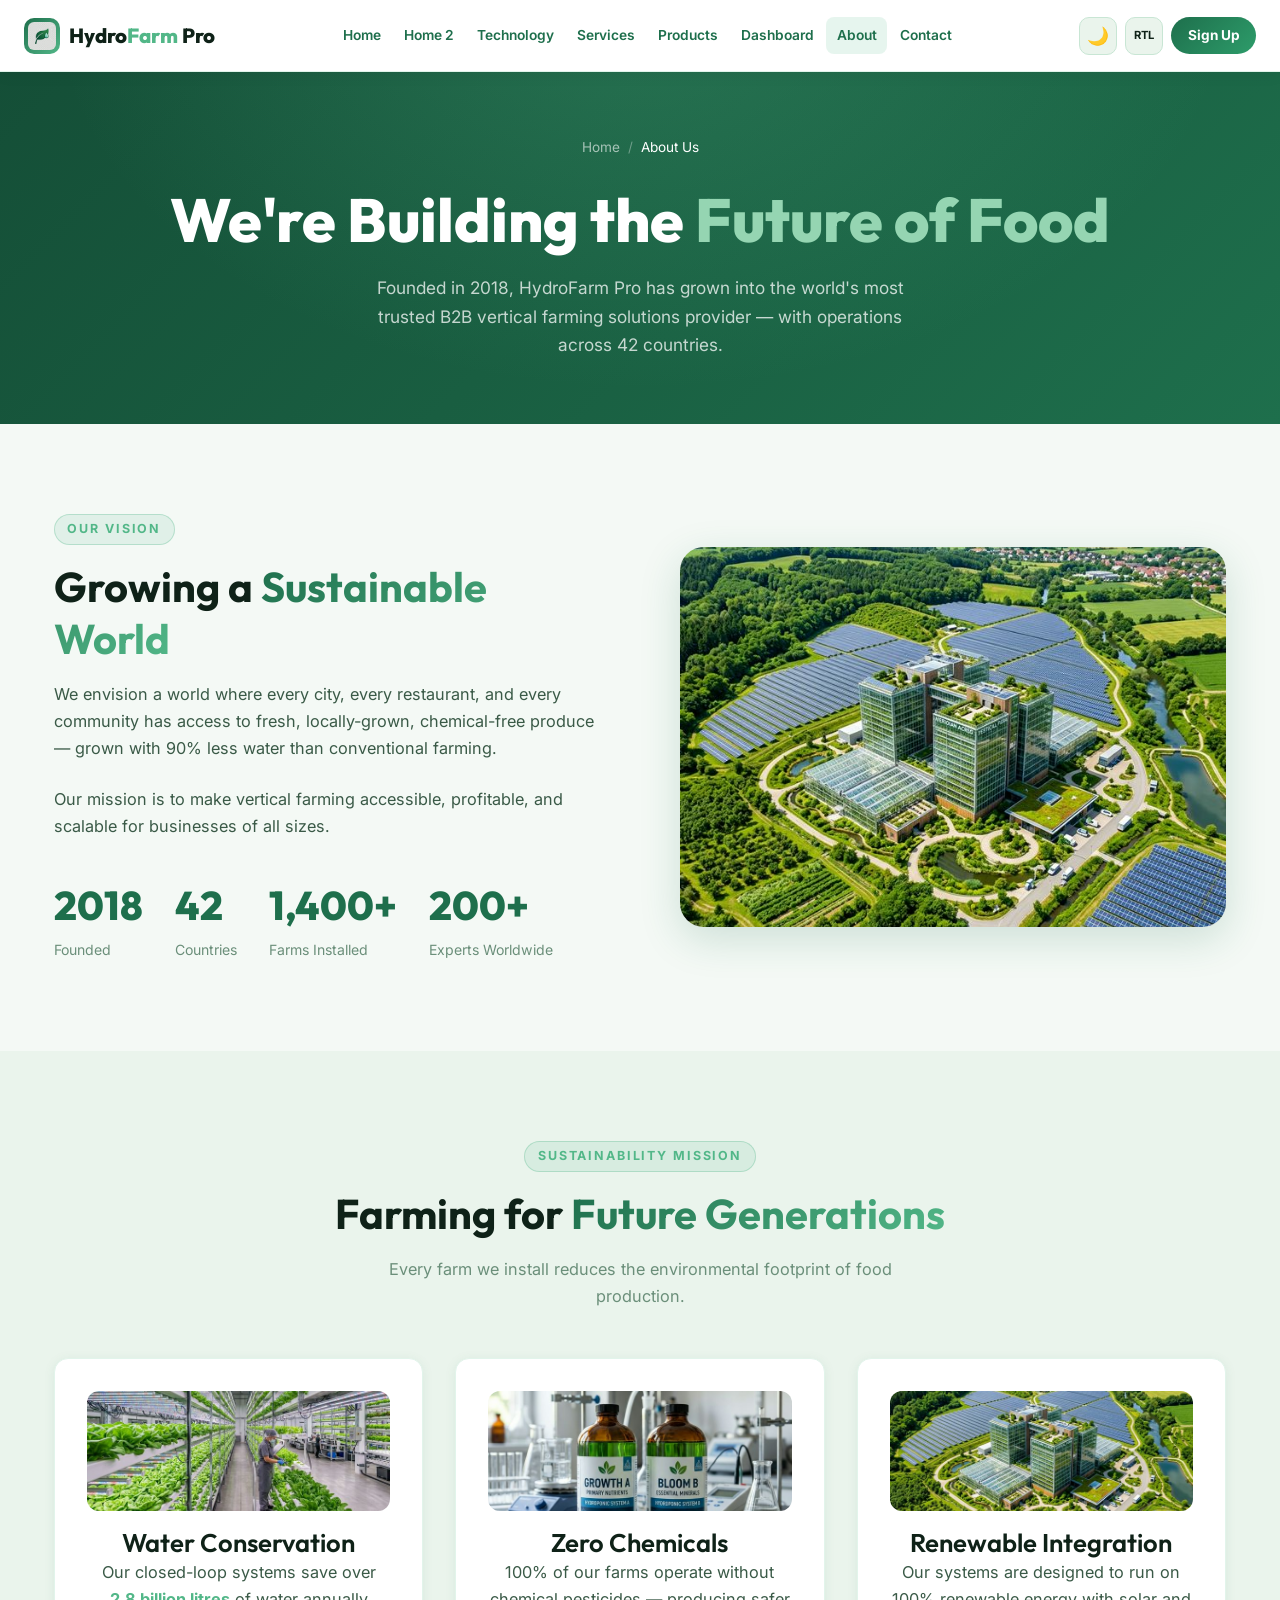
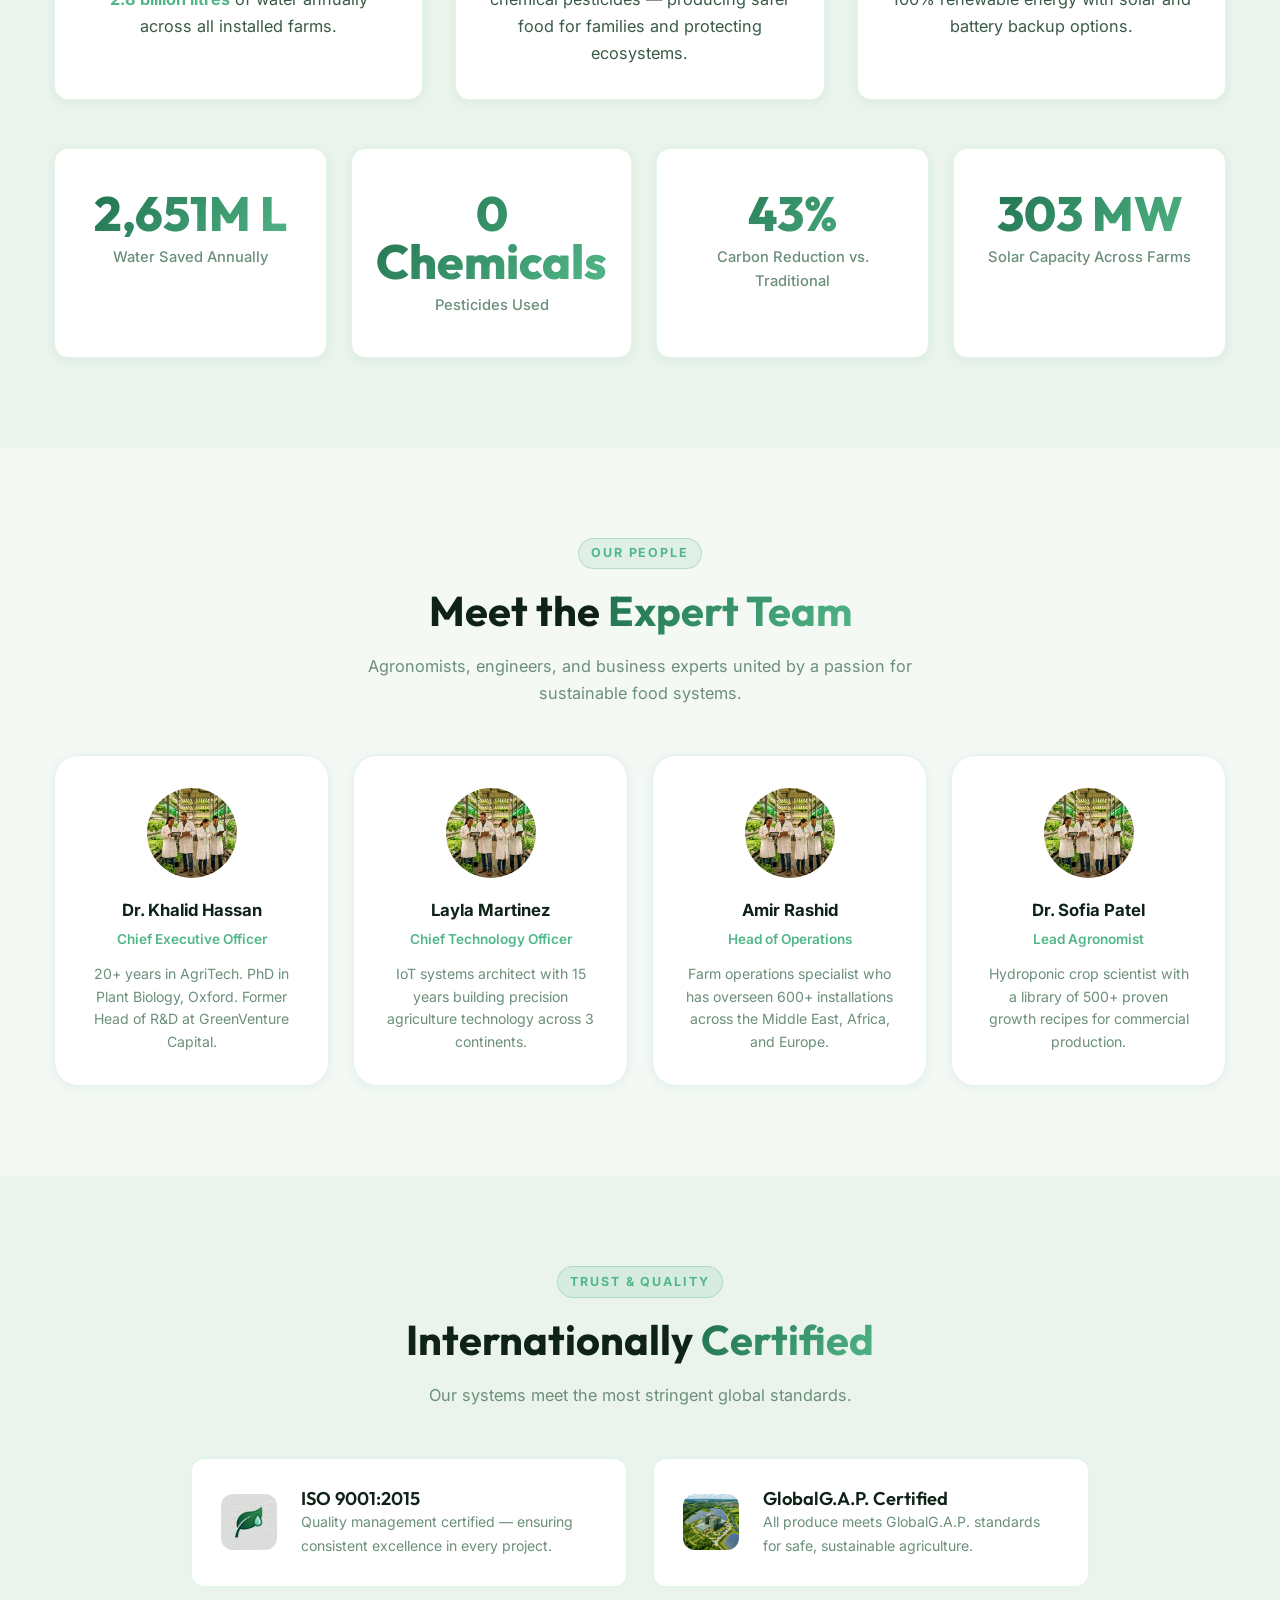
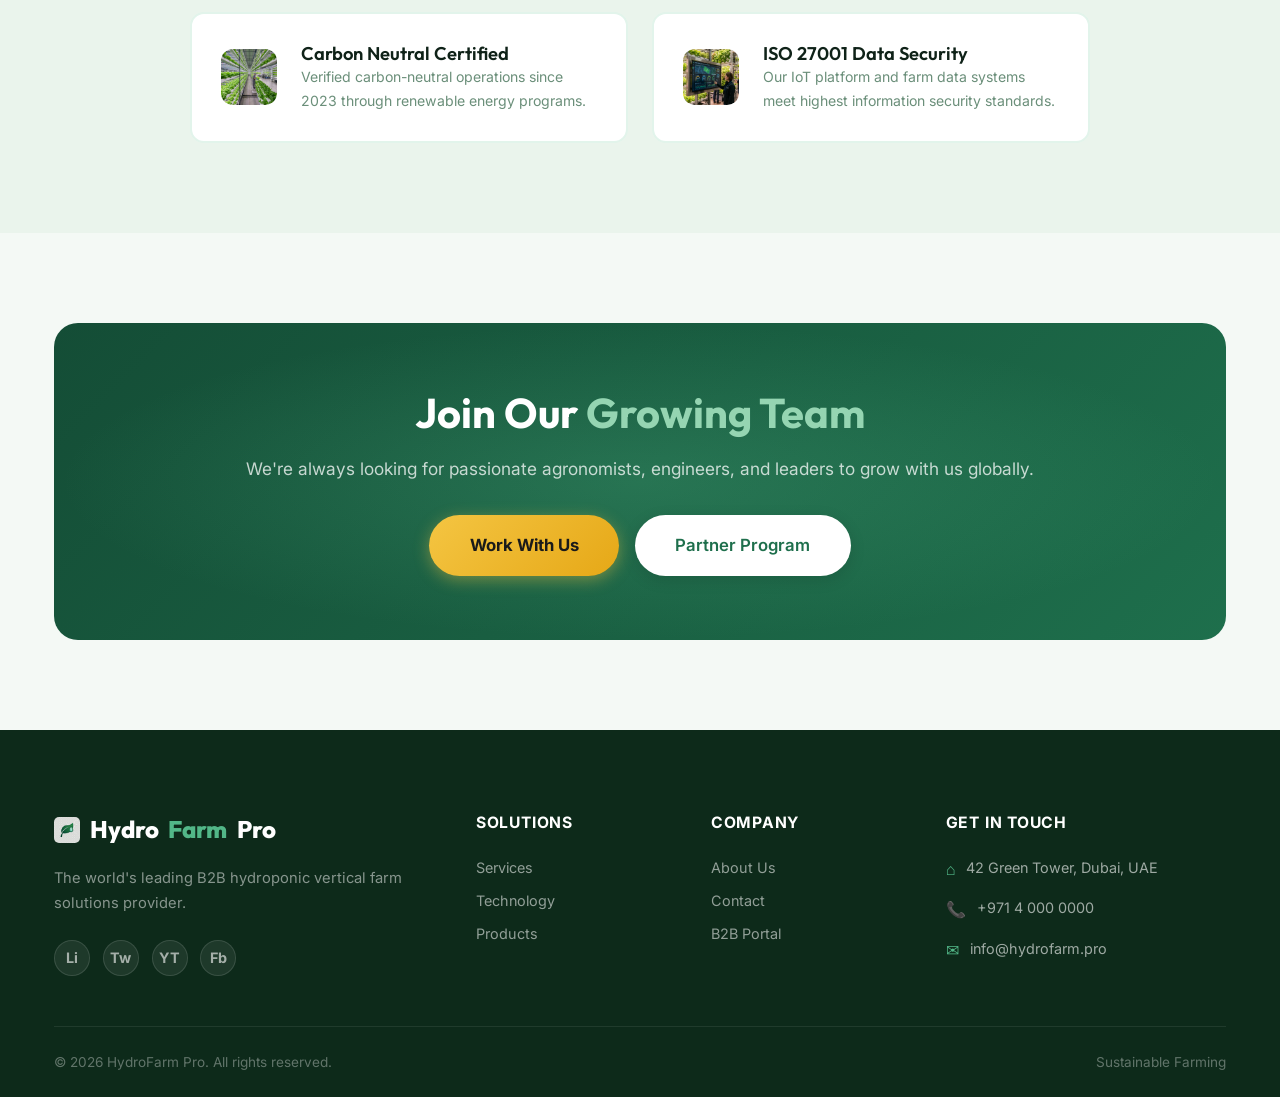
==== about.html @ 18cc5d69 "first commit" ====
<!DOCTYPE html>
<html lang="en" data-theme="light">
<head>
  <meta charset="UTF-8"/>
  <meta name="viewport" content="width=device-width, initial-scale=1.0"/>
  <title>HydroFarm Pro — About Us</title>
  <meta name="description" content="About HydroFarm Pro — mission, team, sustainability commitment, and certifications."/>
  <link rel="stylesheet" href="css/style.css"/>
  <link rel="stylesheet" href="css/nav.css"/>
  <style>
    .team-card { background:var(--bg-card); border-radius:var(--radius-lg); padding:2rem; text-align:center; border:1px solid var(--border-light); box-shadow:var(--shadow-card); transition:transform 0.3s,box-shadow 0.3s; }
    .team-card:hover { transform:translateY(-6px); box-shadow:var(--shadow-lg); }
    .team-avatar { width:90px; height:90px; border-radius:50%; object-fit:cover; margin:0 auto 1.2rem; display:block; }
    .team-name { font-weight:700; font-size:1.05rem; margin-bottom:0.2rem; }
    .team-role { font-size:0.85rem; color:var(--accent); font-weight:600; margin-bottom:0.8rem; }
    .team-bio { font-size:0.88rem; color:var(--text-muted); line-height:1.6; }
    .cert-card { background:var(--bg-card); border-radius:var(--radius); padding:1.8rem; border:2px solid var(--border-light); display:flex; align-items:center; gap:1.5rem; transition:border-color 0.3s,transform 0.3s; }
    .cert-card:hover { border-color:var(--accent); transform:translateX(4px); }
    .cert-icon { width:56px; height:56px; border-radius:12px; object-fit:cover; flex-shrink:0; }
  </style>
</head>
<body>
<!-- NAV -->
<nav class="site-nav" id="site-nav">
  <div class="nav-inner">
    <a href="index.html" class="nav-logo"><div class="logo-icon"><img src="images/logo_leaf.png" alt="" style="width:28px;height:28px;object-fit:cover;border-radius:6px;"/></div><span class="logo-text">Hydro<span>Farm</span> Pro</span></a>
    <div class="nav-links"><a href="index.html" class="nav-link">Home</a><a href="home2.html" class="nav-link">Home 2</a><a href="technology.html" class="nav-link">Technology</a><a href="services.html" class="nav-link">Services</a><a href="products.html" class="nav-link">Products</a><a href="dashboard.html" class="nav-link">Dashboard</a><a href="about.html" class="nav-link">About</a><a href="contact.html" class="nav-link">Contact</a></div>
    <div class="nav-actions"><button class="icon-btn" data-theme-toggle>&#9681;</button><button class="icon-btn" data-rtl-toggle id="rtl-label">RTL</button><a href="signup.html" class="nav-link nav-signup-btn">Sign Up</a><button class="hamburger" id="hamburger"><span class="hamburger-line"></span><span class="hamburger-line"></span><span class="hamburger-line"></span></button></div>
  </div>
</nav>
<div class="nav-overlay" id="nav-overlay"></div>
<div class="mobile-menu" id="mobile-menu">
  <div class="mobile-menu-header"><a href="index.html" class="nav-logo"><div class="logo-icon"><img src="images/logo_leaf.png" alt="" style="width:24px;height:24px;object-fit:cover;border-radius:5px;"/></div><span class="logo-text">Hydro<span>Farm</span> Pro</span></a><button class="mobile-close" id="mobile-close">&#10005;</button></div>
  <nav class="mobile-nav-links"><a href="index.html">Home</a><a href="home2.html">Home 2</a><a href="technology.html">Technology</a><a href="services.html">Services</a><a href="products.html">Products</a><a href="dashboard.html">Dashboard</a><a href="about.html">About</a><a href="contact.html">Contact</a></nav>
  <div class="mobile-toggles"><button class="icon-btn" data-theme-toggle>&#9681;</button><button class="icon-btn" data-rtl-toggle>RTL</button></div>
  <div class="mobile-actions"><a href="signup.html" class="btn btn-primary">Sign Up Free</a><a href="contact.html" class="btn btn-outline">Get a Quote</a></div>
</div>

<!-- PAGE HERO -->
<section class="page-hero">
  <div class="container">
    <nav class="breadcrumb"><a href="index.html">Home</a><span>/</span><span style="color:#fff;">About Us</span></nav>
    <h1>We're Building the <span style="color:var(--accent2)">Future of Food</span></h1>
    <p>Founded in 2018, HydroFarm Pro has grown into the world's most trusted B2B vertical farming solutions provider — with operations across 42 countries.</p>
  </div>
</section>

<!-- COMPANY VISION -->
<section class="section">
  <div class="container">
    <div style="display:grid;grid-template-columns:1fr 1fr;gap:5rem;align-items:center;">
      <div class="reveal">
        <div class="section-label">Our Vision</div>
        <h2 class="section-title">Growing a <span class="text-gradient">Sustainable World</span></h2>
        <p style="margin-bottom:1.5rem;">We envision a world where every city, every restaurant, and every community has access to fresh, locally-grown, chemical-free produce — grown with 90% less water than conventional farming.</p>
        <p style="margin-bottom:2rem;">Our mission is to make vertical farming accessible, profitable, and scalable for businesses of all sizes.</p>
        <div style="display:flex;gap:2rem;flex-wrap:wrap;">
          <div><div style="font-family:'Outfit',sans-serif;font-size:2.5rem;font-weight:800;color:var(--primary);">2018</div><div style="font-size:0.88rem;color:var(--text-muted);">Founded</div></div>
          <div><div style="font-family:'Outfit',sans-serif;font-size:2.5rem;font-weight:800;color:var(--primary);">42</div><div style="font-size:0.88rem;color:var(--text-muted);">Countries</div></div>
          <div><div style="font-family:'Outfit',sans-serif;font-size:2.5rem;font-weight:800;color:var(--primary);">1,400+</div><div style="font-size:0.88rem;color:var(--text-muted);">Farms Installed</div></div>
          <div><div style="font-family:'Outfit',sans-serif;font-size:2.5rem;font-weight:800;color:var(--primary);">200+</div><div style="font-size:0.88rem;color:var(--text-muted);">Experts Worldwide</div></div>
        </div>
      </div>
      <div class="reveal reveal-delay-2">
        <img src="images/about_sustainability.png" alt="Aerial view of sustainable hydroponic farm campus" style="width:100%;height:380px;object-fit:cover;border-radius:24px;box-shadow:var(--shadow-lg);"/>
      </div>
    </div>
  </div>
</section>

<!-- SUSTAINABILITY -->
<section class="section section-alt">
  <div class="container">
    <div class="text-center reveal">
      <div class="section-label">Sustainability Mission</div>
      <h2 class="section-title">Farming for <span class="text-gradient">Future Generations</span></h2>
      <p class="section-sub">Every farm we install reduces the environmental footprint of food production.</p>
    </div>
    <div style="display:grid;grid-template-columns:repeat(3,1fr);gap:2rem;margin-top:3rem;">
      <div class="card reveal reveal-delay-1" style="text-align:center;">
        <img src="images/hero_farm_overview.png" alt="Water conservation" style="width:100%;height:120px;object-fit:cover;border-radius:12px;margin-bottom:1rem;"/>
        <h3>Water Conservation</h3>
        <p>Our closed-loop systems save over <strong style="color:var(--accent)">2.8 billion litres</strong> of water annually across all installed farms.</p>
      </div>
      <div class="card reveal reveal-delay-2" style="text-align:center;">
        <img src="images/product_nutrients.png" alt="Zero chemicals farming" style="width:100%;height:120px;object-fit:cover;border-radius:12px;margin-bottom:1rem;"/>
        <h3>Zero Chemicals</h3>
        <p>100% of our farms operate without chemical pesticides — producing safer food for families and protecting ecosystems.</p>
      </div>
      <div class="card reveal reveal-delay-3" style="text-align:center;">
        <img src="images/about_sustainability.png" alt="Renewable energy integration" style="width:100%;height:120px;object-fit:cover;border-radius:12px;margin-bottom:1rem;"/>
        <h3>Renewable Integration</h3>
        <p>Our systems are designed to run on 100% renewable energy with solar and battery backup options.</p>
      </div>
    </div>
    <div class="grid-4" style="margin-top:3rem;">
      <div class="stat-card reveal reveal-delay-1"><div class="stat-number" data-counter="2800" data-suffix="M L">0</div><div class="stat-label">Water Saved Annually</div></div>
      <div class="stat-card reveal reveal-delay-2"><div class="stat-number" data-counter="0" data-suffix=" Chemicals">0</div><div class="stat-label">Pesticides Used</div></div>
      <div class="stat-card reveal reveal-delay-3"><div class="stat-number" data-counter="45" data-suffix="%">0%</div><div class="stat-label">Carbon Reduction vs. Traditional</div></div>
      <div class="stat-card reveal reveal-delay-4"><div class="stat-number" data-counter="320" data-suffix=" MW">0</div><div class="stat-label">Solar Capacity Across Farms</div></div>
    </div>
  </div>
</section>

<!-- TEAM -->
<section class="section">
  <div class="container">
    <div class="text-center reveal">
      <div class="section-label">Our People</div>
      <h2 class="section-title">Meet the <span class="text-gradient">Expert Team</span></h2>
      <p class="section-sub">Agronomists, engineers, and business experts united by a passion for sustainable food systems.</p>
    </div>
    <div class="grid-4" style="margin-top:3rem;">
      <div class="team-card reveal reveal-delay-1">
        <img src="images/about_team.png" alt="Dr. Khalid Hassan" class="team-avatar"/>
        <div class="team-name">Dr. Khalid Hassan</div>
        <div class="team-role">Chief Executive Officer</div>
        <div class="team-bio">20+ years in AgriTech. PhD in Plant Biology, Oxford. Former Head of R&D at GreenVenture Capital.</div>
      </div>
      <div class="team-card reveal reveal-delay-2">
        <img src="images/about_team.png" alt="Layla Martinez" class="team-avatar" style="object-position:30% center;"/>
        <div class="team-name">Layla Martinez</div>
        <div class="team-role">Chief Technology Officer</div>
        <div class="team-bio">IoT systems architect with 15 years building precision agriculture technology across 3 continents.</div>
      </div>
      <div class="team-card reveal reveal-delay-3">
        <img src="images/about_team.png" alt="Amir Rashid" class="team-avatar" style="object-position:60% center;"/>
        <div class="team-name">Amir Rashid</div>
        <div class="team-role">Head of Operations</div>
        <div class="team-bio">Farm operations specialist who has overseen 600+ installations across the Middle East, Africa, and Europe.</div>
      </div>
      <div class="team-card reveal reveal-delay-4">
        <img src="images/about_team.png" alt="Dr. Sofia Patel" class="team-avatar" style="object-position:80% center;"/>
        <div class="team-name">Dr. Sofia Patel</div>
        <div class="team-role">Lead Agronomist</div>
        <div class="team-bio">Hydroponic crop scientist with a library of 500+ proven growth recipes for commercial production.</div>
      </div>
    </div>
  </div>
</section>

<!-- CERTIFICATIONS -->
<section class="section section-alt">
  <div class="container">
    <div class="text-center reveal">
      <div class="section-label">Trust &amp; Quality</div>
      <h2 class="section-title">Internationally <span class="text-gradient">Certified</span></h2>
      <p class="section-sub">Our systems meet the most stringent global standards.</p>
    </div>
    <div class="grid-2" style="margin-top:3rem;max-width:900px;margin-left:auto;margin-right:auto;gap:1.5rem;">
      <div class="cert-card reveal reveal-delay-1">
        <img src="images/logo_leaf.png" alt="ISO 9001" class="cert-icon"/>
        <div><h4>ISO 9001:2015</h4><p style="font-size:0.88rem;color:var(--text-muted);">Quality management certified — ensuring consistent excellence in every project.</p></div>
      </div>
      <div class="cert-card reveal reveal-delay-2">
        <img src="images/about_sustainability.png" alt="GlobalGAP" class="cert-icon"/>
        <div><h4>GlobalG.A.P. Certified</h4><p style="font-size:0.88rem;color:var(--text-muted);">All produce meets GlobalG.A.P. standards for safe, sustainable agriculture.</p></div>
      </div>
      <div class="cert-card reveal reveal-delay-3">
        <img src="images/hero_farm_overview.png" alt="Carbon Neutral" class="cert-icon"/>
        <div><h4>Carbon Neutral Certified</h4><p style="font-size:0.88rem;color:var(--text-muted);">Verified carbon-neutral operations since 2023 through renewable energy programs.</p></div>
      </div>
      <div class="cert-card reveal reveal-delay-4">
        <img src="images/tech_iot.png" alt="ISO 27001" class="cert-icon"/>
        <div><h4>ISO 27001 Data Security</h4><p style="font-size:0.88rem;color:var(--text-muted);">Our IoT platform and farm data systems meet highest information security standards.</p></div>
      </div>
    </div>
  </div>
</section>

<!-- CTA -->
<section class="section">
  <div class="container">
    <div class="cta-banner reveal">
      <h2>Join Our <span style="color:var(--accent2)">Growing Team</span></h2>
      <p>We're always looking for passionate agronomists, engineers, and leaders to grow with us globally.</p>
      <div class="cta-btns">
        <a href="contact.html" class="btn btn-gold btn-lg">Work With Us</a>
        <a href="contact.html" class="btn btn-light btn-lg">Partner Program</a>
      </div>
    </div>
  </div>
</section>

<!-- FOOTER -->
<footer class="site-footer">
  <div class="container">
    <div class="footer-grid">
      <div class="footer-brand"><div class="footer-logo"><img src="images/logo_leaf.png" alt="" style="width:26px;height:26px;object-fit:cover;border-radius:5px;"/> Hydro<span>Farm</span> Pro</div><p>The world's leading B2B hydroponic vertical farm solutions provider.</p><div class="social-links" style="margin-top:1.5rem;"><a href="#" class="social-link">Li</a><a href="#" class="social-link">Tw</a><a href="#" class="social-link">YT</a><a href="#" class="social-link">Fb</a></div></div>
      <div><div class="footer-heading">Solutions</div><ul class="footer-links"><li><a href="services.html">Services</a></li><li><a href="technology.html">Technology</a></li><li><a href="products.html">Products</a></li></ul></div>
      <div><div class="footer-heading">Company</div><ul class="footer-links"><li><a href="about.html">About Us</a></li><li><a href="contact.html">Contact</a></li><li><a href="dashboard.html">B2B Portal</a></li></ul></div>
      <div><div class="footer-heading">Get In Touch</div><ul class="footer-contact"><li><span>&#8962;</span><span>42 Green Tower, Dubai, UAE</span></li><li><span>&#128222;</span><span>+971 4 000 0000</span></li><li><span>&#9993;</span><span>info@hydrofarm.pro</span></li></ul></div>
    </div>
    <div class="footer-bottom"><span>&copy; 2026 HydroFarm Pro. All rights reserved.</span><span>Sustainable Farming</span></div>
  </div>
</footer>
<a href="#" class="back-to-top" id="back-to-top">&#8679;</a>
<script src="js/main.js"></script>
</body>
</html>
---- css/style.css ----
/* ============================================================
   HYDROPONIC VERTICAL FARM — Global Stylesheet
   ============================================================ */

/* Google Fonts */
@import url('https://fonts.googleapis.com/css2?family=Inter:wght@300;400;500;600;700&family=Outfit:wght@400;600;700;800;900&display=swap');

/* ── CSS Variables (Light Theme) ── */
:root {
  --primary:       #1e6f4c;
  --primary-dark:  #144d36;
  --primary-light: #2d9c6a;
  --accent:        #52b788;
  --accent2:       #95d5b2;
  --lime:          #74c69d;
  --gold:          #f4c542;

  --bg:            #f4f9f5;
  --bg-alt:        #eaf4ec;
  --bg-card:       #ffffff;
  --bg-nav:        #ffffff;
  --bg-footer:     #0d2a1a;

  --text-primary:  #0f2218;
  --text-secondary:#3a5a47;
  --text-muted:    #6b8f7a;
  --text-invert:   #ffffff;
  --text-nav:      #1e6f4c;

  --border:        #c8e6d4;
  --border-light:  #e2f4eb;
  --shadow:        0 4px 20px rgba(30,111,76,0.10);
  --shadow-lg:     0 12px 40px rgba(30,111,76,0.18);
  --shadow-card:   0 2px 12px rgba(30,111,76,0.08);

  --radius:        14px;
  --radius-sm:     8px;
  --radius-lg:     24px;
  --transition:    0.3s ease;
  --nav-height:    72px;
}

/* ── Dark Theme ── */
[data-theme="dark"] {
  --bg:            #0d1f17;
  --bg-alt:        #0f2a1c;
  --bg-card:       #152b1e;
  --bg-nav:        #0d1f17;
  --bg-footer:     #050f0a;

  --text-primary:  #e8f5ee;
  --text-secondary:#a8d5bb;
  --text-muted:    #6b9b7e;
  --text-nav:      #74c69d;

  --border:        #1e4432;
  --border-light:  #1a3828;
  --shadow:        0 4px 20px rgba(0,0,0,0.4);
  --shadow-lg:     0 12px 40px rgba(0,0,0,0.5);
  --shadow-card:   0 2px 12px rgba(0,0,0,0.3);
}

/* ── Reset ── */
*, *::before, *::after { box-sizing: border-box; margin: 0; padding: 0; }
html { scroll-behavior: smooth; font-size: 16px; }
body {
  font-family: 'Inter', sans-serif;
  background: var(--bg);
  color: var(--text-primary);
  line-height: 1.65;
  transition: background var(--transition), color var(--transition);
  overflow-x: hidden;
}
[dir="rtl"] { direction: rtl; }
[dir="rtl"] .nav-links { flex-direction: row-reverse; }
img { max-width: 100%; display: block; }
a { text-decoration: none; color: inherit; }
ul { list-style: none; }
button { cursor: pointer; border: none; background: none; font-family: inherit; }
input, textarea, select { font-family: inherit; }

/* ── Typography ── */
h1,h2,h3,h4,h5,h6 { font-family: 'Outfit', sans-serif; line-height: 1.25; color: var(--text-primary); }
h1 { font-size: clamp(2.2rem, 5vw, 3.8rem); font-weight: 800; }
h2 { font-size: clamp(1.7rem, 3.5vw, 2.6rem); font-weight: 700; }
h3 { font-size: clamp(1.25rem, 2.5vw, 1.6rem); font-weight: 600; }
h4 { font-size: 1.15rem; font-weight: 600; }
p  { color: var(--text-secondary); font-size: 1.02rem; }

/* ── Layout Utilities ── */
.container { max-width: 1220px; margin: 0 auto; padding: 0 1.5rem; }
.section { padding: 90px 0; }
.section-alt { background: var(--bg-alt); }
.section-dark { background: var(--primary-dark); }
.text-center { text-align: center; }
.text-gradient {
  background: linear-gradient(135deg, var(--primary), var(--accent));
  -webkit-background-clip: text; -webkit-text-fill-color: transparent; background-clip: text;
}
.flex { display: flex; }
.flex-center { display: flex; align-items: center; justify-content: center; }
.grid-2 { display: grid; grid-template-columns: repeat(2,1fr); gap: 2rem; }
.grid-3 { display: grid; grid-template-columns: repeat(3,1fr); gap: 2rem; }
.grid-4 { display: grid; grid-template-columns: repeat(4,1fr); gap: 1.5rem; }
@media (max-width: 900px) {
  .grid-4 { grid-template-columns: repeat(2,1fr); }
  .grid-3 { grid-template-columns: repeat(2,1fr); }
}
@media (max-width: 600px) {
  .grid-4, .grid-3, .grid-2 { grid-template-columns: 1fr; }
  .section { padding: 60px 0; }
}

/* ── Section Labels ── */
.section-label {
  display: inline-block;
  font-size: 0.78rem;
  font-weight: 700;
  letter-spacing: 0.15em;
  text-transform: uppercase;
  color: var(--accent);
  background: rgba(82,183,136,0.12);
  border: 1px solid rgba(82,183,136,0.3);
  padding: 0.35em 1em;
  border-radius: 50px;
  margin-bottom: 1rem;
}
.section-title { margin-bottom: 1rem; }
.section-sub { color: var(--text-muted); max-width: 580px; margin: 0 auto 2.5rem; }

/* ── Buttons ── */
.btn {
  display: inline-flex; align-items: center; gap: 0.5rem;
  padding: 0.78em 1.8em;
  border-radius: 50px;
  font-weight: 600; font-size: 0.97rem;
  transition: all var(--transition);
  white-space: nowrap;
}
.btn-primary {
  background: linear-gradient(135deg, var(--primary), var(--primary-light));
  color: #fff;
  box-shadow: 0 4px 16px rgba(30,111,76,0.35);
}
.btn-primary:hover { transform: translateY(-2px); box-shadow: 0 8px 24px rgba(30,111,76,0.45); }
.btn-outline {
  border: 2px solid var(--accent);
  color: var(--accent);
  background: transparent;
}
.btn-outline:hover { background: var(--accent); color: #fff; transform: translateY(-2px); }
.btn-light {
  background: #fff;
  color: var(--primary);
  box-shadow: 0 4px 16px rgba(0,0,0,0.12);
}
.btn-light:hover { background: var(--accent); color: #fff; transform: translateY(-2px); }
.btn-gold {
  background: linear-gradient(135deg, #f4c542, #e6a817);
  color: #1a1a1a; font-weight: 700;
  box-shadow: 0 4px 16px rgba(244,197,66,0.4);
}
.btn-gold:hover { transform: translateY(-2px); box-shadow: 0 8px 24px rgba(244,197,66,0.5); }
.btn-lg { padding: 1em 2.4em; font-size: 1.05rem; }
.btn-sm { padding: 0.55em 1.3em; font-size: 0.87rem; }

/* ── Cards ── */
.card {
  background: var(--bg-card);
  border-radius: var(--radius);
  padding: 2rem;
  border: 1px solid var(--border-light);
  box-shadow: var(--shadow-card);
  transition: transform var(--transition), box-shadow var(--transition);
}
.card:hover { transform: translateY(-6px); box-shadow: var(--shadow-lg); }
.card-icon {
  width: 56px; height: 56px;
  border-radius: 14px;
  background: linear-gradient(135deg, rgba(82,183,136,0.15), rgba(30,111,76,0.15));
  display: flex; align-items: center; justify-content: center;
  font-size: 1.6rem; margin-bottom: 1.2rem;
}

/* ── Stat Cards ── */
.stat-card {
  text-align: center; padding: 2.5rem 1.5rem;
  background: var(--bg-card); border-radius: var(--radius);
  border: 1px solid var(--border-light); box-shadow: var(--shadow-card);
}
.stat-number {
  font-family: 'Outfit', sans-serif; font-size: 3rem; font-weight: 800;
  background: linear-gradient(135deg, var(--primary), var(--accent));
  -webkit-background-clip: text; -webkit-text-fill-color: transparent; background-clip: text;
  line-height: 1;
}
.stat-label { color: var(--text-muted); font-size: 0.92rem; margin-top: 0.5rem; font-weight: 500; }

/* ── Badge ── */
.badge {
  display: inline-block; font-size: 0.72rem; font-weight: 700;
  padding: 0.2em 0.8em; border-radius: 50px;
  background: rgba(82,183,136,0.15); color: var(--accent);
}

/* ── Tags ── */
.tag {
  display: inline-flex; align-items: center; gap: 0.3rem;
  font-size: 0.82rem; font-weight: 500; padding: 0.3em 0.9em;
  border-radius: 50px; background: var(--bg-alt);
  color: var(--text-secondary); border: 1px solid var(--border);
}

/* ── Forms ── */
.form-group { margin-bottom: 1.3rem; }
.form-label { display: block; font-weight: 600; font-size: 0.9rem; margin-bottom: 0.5rem; color: var(--text-secondary); }
.form-control {
  width: 100%; padding: 0.75rem 1.1rem;
  border: 1.5px solid var(--border);
  border-radius: var(--radius-sm);
  background: var(--bg);
  color: var(--text-primary);
  font-size: 0.97rem;
  transition: border-color var(--transition), box-shadow var(--transition);
}
.form-control:focus {
  outline: none; border-color: var(--accent);
  box-shadow: 0 0 0 3px rgba(82,183,136,0.18);
}
textarea.form-control { resize: vertical; min-height: 130px; }
select.form-control { appearance: none; cursor: pointer; }

/* ── Hero ── */
.hero {
  min-height: 100vh;
  padding-top: calc(var(--nav-height) + 3rem);
  padding-bottom: 5rem;
  position: relative;
  display: flex; align-items: center;
  overflow: hidden;
}
.hero-bg {
  position: absolute; inset: 0; z-index: 0;
  background: linear-gradient(135deg,#0b2318 0%,#1a4f33 50%,#0d2e1d 100%);
}
.hero-bg::after {
  content: ''; position: absolute; inset: 0;
  background: radial-gradient(ellipse 80% 60% at 60% 40%, rgba(82,183,136,0.2) 0%, transparent 70%);
}
.hero-pattern {
  position: absolute; inset: 0;
  background-image: radial-gradient(rgba(82,183,136,0.12) 1px, transparent 1px);
  background-size: 32px 32px;
  z-index: 1;
}
.hero .container { position: relative; z-index: 2; }
.hero-content { max-width: 660px; }
.hero h1 { color: #fff; margin-bottom: 1.3rem; }
.hero p { color: rgba(255,255,255,0.75); font-size: 1.12rem; margin-bottom: 2.2rem; max-width: 540px; }
.hero-btns { display: flex; gap: 1rem; flex-wrap: wrap; }
.hero-badge {
  display: inline-flex; align-items: center; gap: 0.5rem;
  background: rgba(82,183,136,0.18); border: 1px solid rgba(82,183,136,0.35);
  color: var(--accent2); font-size: 0.82rem; font-weight: 600; letter-spacing: 0.1em;
  padding: 0.45em 1.1em; border-radius: 50px; margin-bottom: 1.5rem;
  text-transform: uppercase;
}
.hero-image {
  position: absolute; right: 0; top: 50%; transform: translateY(-50%);
  width: 48%; max-width: 640px; z-index: 2;
  border-radius: 24px 0 0 24px; overflow: hidden;
  box-shadow: -20px 0 60px rgba(0,0,0,0.4);
}
.hero-image img { width: 100%; height: 100%; object-fit: cover; }
@media (max-width:1024px) { .hero-image { display: none; } }

/* ── Floating Feature Chips ── */
.floating-chips {
  display: flex; flex-wrap: wrap; gap: 0.7rem;
  margin-top: 2rem;
}
.chip {
  display: inline-flex; align-items: center; gap: 0.4rem;
  background: rgba(82,183,136,0.12); border: 1px solid rgba(82,183,136,0.25);
  color: var(--accent2); font-size: 0.83rem; font-weight: 500;
  padding: 0.4em 1em; border-radius: 50px;
}

/* ── CTA Banner ── */
.cta-banner {
  background: linear-gradient(135deg, var(--primary-dark), var(--primary));
  border-radius: var(--radius-lg); padding: 4rem 3rem;
  text-align: center; position: relative; overflow: hidden;
}
.cta-banner::before {
  content: ''; position: absolute; inset: 0;
  background: radial-gradient(ellipse at 50% 50%, rgba(82,183,136,0.25), transparent 70%);
}
.cta-banner > * { position: relative; z-index: 1; }
.cta-banner h2 { color: #fff; margin-bottom: 1rem; }
.cta-banner p { color: rgba(255,255,255,0.75); margin-bottom: 2rem; font-size: 1.08rem; }
.cta-btns { display: flex; gap: 1rem; flex-wrap: wrap; justify-content: center; }

/* ── Timeline ── */
.timeline {
  position: relative;
  display: flex; flex-wrap: wrap; gap: 0;
  justify-content: center;
}
.timeline::before {
  content: ''; position: absolute;
  top: 36px; left: 10%; right: 10%;
  height: 2px;
  background: linear-gradient(90deg, var(--primary), var(--accent));
  z-index: 0;
}
.timeline-step {
  display: flex; flex-direction: column; align-items: center;
  text-align: center; flex: 1; min-width: 140px; padding: 0 0.5rem;
  position: relative; z-index: 1;
}
.timeline-num {
  width: 72px; height: 72px; border-radius: 50%;
  background: linear-gradient(135deg, var(--primary), var(--accent));
  color: #fff; font-family: 'Outfit',sans-serif; font-size: 1.3rem; font-weight: 800;
  display: flex; align-items: center; justify-content: center;
  box-shadow: 0 4px 20px rgba(30,111,76,0.4);
  border: 4px solid var(--bg);
  margin-bottom: 1rem;
}
.timeline-title { font-weight: 700; font-size: 0.97rem; color: var(--text-primary); margin-bottom: 0.3rem; }
.timeline-sub { font-size: 0.82rem; color: var(--text-muted); }

/* ── Testimonials ── */
.testimonial-card {
  background: var(--bg-card); border-radius: var(--radius);
  padding: 2rem; border: 1px solid var(--border-light);
  box-shadow: var(--shadow-card);
}
.test-stars { color: var(--gold); font-size: 1.1rem; margin-bottom: 1rem; }
.test-text { color: var(--text-secondary); font-style: italic; margin-bottom: 1.5rem; font-size: 0.97rem; }
.test-author { display: flex; align-items: center; gap: 0.9rem; }
.test-avatar {
  width: 46px; height: 46px; border-radius: 50%;
  background: linear-gradient(135deg, var(--primary), var(--accent));
  display: flex; align-items: center; justify-content: center;
  color: #fff; font-family: 'Outfit',sans-serif; font-weight: 700; font-size: 1rem;
}
.test-name { font-weight: 700; font-size: 0.95rem; }
.test-role { font-size: 0.8rem; color: var(--text-muted); }

/* ── Pricing Cards ── */
.pricing-card {
  background: var(--bg-card); border-radius: var(--radius-lg);
  padding: 2.5rem 2rem; border: 2px solid var(--border-light);
  box-shadow: var(--shadow-card); text-align: center;
  transition: transform var(--transition), box-shadow var(--transition);
  position: relative;
}
.pricing-card:hover { transform: translateY(-8px); box-shadow: var(--shadow-lg); }
.pricing-card.featured { border-color: var(--accent); }
.pricing-badge {
  position: absolute; top: -14px; left: 50%; transform: translateX(-50%);
  background: var(--accent); color: #fff; font-size: 0.78rem; font-weight: 700;
  padding: 0.3em 1.1em; border-radius: 50px;
}
.pricing-price { font-family: 'Outfit',sans-serif; font-size: 3rem; font-weight: 800; line-height: 1; margin: 1.5rem 0; }
.pricing-price sup { font-size: 1.2rem; vertical-align: super; }
.pricing-list { text-align: left; margin: 1.5rem 0; }
.pricing-list li { padding: 0.5rem 0; font-size: 0.93rem; color: var(--text-secondary); border-bottom: 1px solid var(--border-light); display: flex; align-items: center; gap: 0.6rem; }
.pricing-list li::before { content: '✓'; color: var(--accent); font-weight: 700; }

/* ── Accordion ── */
.accordion-item { border-bottom: 1px solid var(--border); }
.accordion-btn {
  width: 100%; text-align: left; padding: 1.2rem 0;
  display: flex; justify-content: space-between; align-items: center;
  font-weight: 600; color: var(--text-primary); font-size: 1.02rem;
  background: none; transition: color var(--transition);
}
.accordion-btn:hover { color: var(--accent); }
.accordion-icon { font-size: 1.2rem; transition: transform var(--transition); }
.accordion-item.open .accordion-icon { transform: rotate(45deg); }
.accordion-body { display: none; padding-bottom: 1rem; color: var(--text-secondary); font-size: 0.97rem; }
.accordion-item.open .accordion-body { display: block; }

/* ── Page Hero (inner pages) ── */
.page-hero {
  background: linear-gradient(135deg, var(--primary-dark) 0%,var(--primary) 100%);
  padding: calc(var(--nav-height) + 4rem) 0 4rem;
  text-align: center; position: relative; overflow: hidden;
}
.page-hero::before {
  content: ''; position: absolute; inset: 0;
  background: radial-gradient(ellipse at 50% 0%, rgba(82,183,136,0.25), transparent 65%);
}
.page-hero .container { position: relative; z-index: 2; }
.page-hero h1 { color: #fff; margin-bottom: 1rem; }
.page-hero p { color: rgba(255,255,255,0.75); max-width: 560px; margin: 0 auto; font-size: 1.08rem; }
.breadcrumb { display: flex; align-items: center; gap: 0.5rem; justify-content: center; margin-bottom: 1.5rem; font-size: 0.85rem; }
.breadcrumb a { color: rgba(255,255,255,0.6); }
.breadcrumb a:hover { color: var(--accent2); }
.breadcrumb span { color: rgba(255,255,255,0.35); }

/* ── Footer ── */
.site-footer {
  background: var(--bg-footer);
  color: #c8e6d4; padding: 5rem 0 0;
}
.footer-grid {
  display: grid; grid-template-columns: 2fr 1fr 1fr 1.5fr; gap: 3rem;
  padding-bottom: 3rem; border-bottom: 1px solid rgba(255,255,255,0.08);
}
@media (max-width:900px) { .footer-grid { grid-template-columns: 1fr 1fr; gap: 2rem; } }
@media (max-width:600px) { .footer-grid { grid-template-columns: 1fr; } }
.footer-brand p { color: rgba(255,255,255,0.5); font-size: 0.92rem; margin-top: 1rem; line-height: 1.7; }
.footer-logo { font-family: 'Outfit',sans-serif; font-size: 1.5rem; font-weight: 800; color: #fff; display: flex; align-items: center; gap: 0.6rem; }
.footer-logo span { color: var(--accent); }
.footer-heading { color: #fff; font-weight: 700; margin-bottom: 1.2rem; font-size: 0.98rem; letter-spacing: 0.05em; text-transform: uppercase; }
.footer-links li { margin-bottom: 0.6rem; }
.footer-links a { color: rgba(255,255,255,0.55); font-size: 0.9rem; transition: color var(--transition); display: flex; align-items: center; gap: 0.4rem; }
.footer-links a:hover { color: var(--accent); }
.footer-contact li { display: flex; gap: 0.7rem; margin-bottom: 0.9rem; color: rgba(255,255,255,0.6); font-size: 0.9rem; }
.footer-contact li span:first-child { color: var(--accent); font-size: 1rem; flex-shrink: 0; }
.footer-bottom {
  padding: 1.5rem 0; text-align: center;
  color: rgba(255,255,255,0.35); font-size: 0.85rem;
  display: flex; justify-content: space-between; align-items: center; flex-wrap: wrap; gap: 0.5rem;
}
.social-links { display: flex; gap: 0.8rem; }
.social-link {
  width: 36px; height: 36px; border-radius: 50%;
  background: rgba(255,255,255,0.07); border: 1px solid rgba(255,255,255,0.12);
  display: flex; align-items: center; justify-content: center;
  color: rgba(255,255,255,0.6); font-size: 0.9rem; font-weight: 700;
  transition: all var(--transition); text-decoration: none;
}
.social-link:hover { background: var(--accent); border-color: var(--accent); color: #fff; transform: translateY(-2px); }

/* ── Animations ── */
@keyframes fadeUp {
  from { opacity: 0; transform: translateY(28px); }
  to   { opacity: 1; transform: translateY(0); }
}
@keyframes fadeIn {
  from { opacity: 0; } to { opacity: 1; }
}
@keyframes pulse-glow {
  0%,100% { box-shadow: 0 0 0 0 rgba(82,183,136,0.4); }
  50% { box-shadow: 0 0 0 12px rgba(82,183,136,0); }
}
@keyframes float {
  0%,100% { transform: translateY(0); }
  50% { transform: translateY(-12px); }
}
@keyframes rotate-slow { from { transform: rotate(0deg); } to { transform: rotate(360deg); } }

.animate-fadeUp { animation: fadeUp 0.7s ease both; }
.animate-fadeIn { animation: fadeIn 0.7s ease both; }
.reveal { opacity: 0; transform: translateY(28px); transition: opacity 0.7s ease, transform 0.7s ease; }
.reveal.visible { opacity: 1; transform: translateY(0); }
.reveal-delay-1 { transition-delay: 0.1s; }
.reveal-delay-2 { transition-delay: 0.2s; }
.reveal-delay-3 { transition-delay: 0.3s; }
.reveal-delay-4 { transition-delay: 0.4s; }

/* ── Misc ── */
.divider { height: 1px; background: var(--border); margin: 2rem 0; }
.highlight { color: var(--accent); }
.icon-box {
  width: 64px; height: 64px; border-radius: 18px;
  background: linear-gradient(135deg, var(--primary), var(--accent));
  display: flex; align-items: center; justify-content: center;
  font-size: 1.8rem; margin-bottom: 1.2rem; flex-shrink: 0;
}
.icon-box-sm {
  width: 48px; height: 48px; border-radius: 12px;
  background: rgba(82,183,136,0.12); border: 1px solid rgba(82,183,136,0.25);
  display: flex; align-items: center; justify-content: center;
  font-size: 1.3rem; flex-shrink: 0;
}

/* ── Industry / Feature Tabs ── */
.tabs { display: flex; gap: 0.5rem; flex-wrap: wrap; margin-bottom: 2.5rem; }
.tab-btn {
  padding: 0.55em 1.3em; border-radius: 50px;
  font-size: 0.9rem; font-weight: 600; color: var(--text-muted);
  background: var(--bg-alt); border: 1.5px solid var(--border);
  cursor: pointer; transition: all var(--transition);
}
.tab-btn.active, .tab-btn:hover {
  background: var(--primary); color: #fff; border-color: var(--primary);
}
.tab-panel { display: none; }
.tab-panel.active { display: block; }

/* ── Image Placeholder ── */
.img-placeholder {
  width: 100%; aspect-ratio: 16/9;
  background: linear-gradient(135deg, var(--bg-alt), var(--bg-card));
  border-radius: var(--radius); display: flex; align-items: center;
  justify-content: center; font-size: 3rem; color: var(--accent);
  border: 2px dashed var(--border);
}

/* ── Carousel ── */
.carousel { position: relative; overflow: hidden; }
.carousel-track {
  display: flex; transition: transform 0.5s ease;
}
.carousel-slide { flex: 0 0 100%; }
.carousel-controls { display: flex; gap: 0.8rem; justify-content: center; margin-top: 1.5rem; }
.carousel-btn {
  width: 44px; height: 44px; border-radius: 50%;
  background: var(--bg-card); border: 2px solid var(--border);
  display: flex; align-items: center; justify-content: center;
  font-size: 1.2rem; color: var(--text-primary);
  cursor: pointer; transition: all var(--transition);
}
.carousel-btn:hover { background: var(--primary); color: #fff; border-color: var(--primary); }
.carousel-dots { display: flex; gap: 0.5rem; justify-content: center; margin-top: 1rem; }
.dot { width: 8px; height: 8px; border-radius: 50%; background: var(--border); cursor: pointer; transition: background var(--transition), transform var(--transition); }
.dot.active { background: var(--accent); transform: scale(1.4); }

/* ── Back to Top ── */
.back-to-top {
  position: fixed; bottom: 2rem; right: 2rem;
  width: 48px; height: 48px; border-radius: 50%;
  background: var(--primary); color: #fff;
  display: none; align-items: center; justify-content: center;
  font-size: 1.3rem; box-shadow: var(--shadow-lg);
  z-index: 999; transition: all var(--transition);
  animation: pulse-glow 2s infinite;
}
.back-to-top.show { display: flex; }
.back-to-top:hover { background: var(--accent); transform: translateY(-3px); }
---- css/nav.css ----
/* ============================================================
   HYDROPONIC FARM — Navigation Styles
   ============================================================ */

/* ── Nav Wrapper ── */
.site-nav {
  position: fixed; top: 0; left: 0; right: 0;
  height: var(--nav-height);
  background: var(--bg-nav);
  border-bottom: 1px solid var(--border-light);
  box-shadow: 0 2px 16px rgba(0,0,0,0.06);
  z-index: 1000;
  transition: background var(--transition), box-shadow var(--transition);
}
.site-nav.scrolled {
  box-shadow: 0 4px 30px rgba(0,0,0,0.12);
}
.nav-inner {
  max-width: 1400px; margin: 0 auto; padding: 0 1.5rem;
  height: 100%;
  display: flex; align-items: center; justify-content: space-between;
  gap: 1rem;
}

/* ── Logo ── */
.nav-logo {
  display: flex; align-items: center; gap: 0.55rem;
  font-family: 'Outfit', sans-serif; font-size: 1.28rem; font-weight: 800;
  color: var(--text-primary); text-decoration: none;
  white-space: nowrap; flex-shrink: 0;
}
.nav-logo .logo-icon {
  width: 36px; height: 36px; border-radius: 10px;
  background: linear-gradient(135deg, var(--primary), var(--accent));
  display: flex; align-items: center; justify-content: center;
  font-size: 1.1rem;
}
.nav-logo .logo-text span { color: var(--accent); }

/* ── Desktop Nav Links ── */
.nav-links {
  display: flex; align-items: center; gap: 0.15rem;
  flex: 1; justify-content: center;
}
.nav-link {
  padding: 0.5em 0.75em;
  border-radius: 8px;
  font-size: 0.86rem; font-weight: 600;
  color: var(--text-nav);
  text-decoration: none;
  transition: background var(--transition), color var(--transition);
  white-space: nowrap;
}
.nav-link:hover { background: rgba(82,183,136,0.1); color: var(--accent); }
.nav-link.active { background: rgba(82,183,136,0.14); color: var(--primary); }
[data-theme="dark"] .nav-link.active { color: var(--accent); }

/* ── Nav Actions (right side) ── */
.nav-actions {
  display: flex; align-items: center; gap: 0.5rem; flex-shrink: 0;
}
.nav-signup-btn {
  padding: 0.5em 1.2em;
  background: linear-gradient(135deg, var(--primary), var(--primary-light));
  color: #fff !important; border-radius: 50px; font-size: 0.85rem; font-weight: 700;
  transition: all var(--transition);
}
.nav-signup-btn:hover { transform: translateY(-1px); box-shadow: 0 4px 16px rgba(30,111,76,0.35); background: rgba(82,183,136,0.14) !important; color: var(--accent) !important; }

/* ── Icon Buttons (theme, RTL) ── */
.icon-btn {
  width: 38px; height: 38px; border-radius: 10px;
  background: var(--bg-alt); border: 1.5px solid var(--border);
  display: flex; align-items: center; justify-content: center;
  font-size: 1.1rem; color: var(--text-primary);
  cursor: pointer; transition: all var(--transition);
  flex-shrink: 0;
}
.icon-btn:hover { background: var(--primary); color: #fff; border-color: var(--primary); }
.icon-btn.active { background: var(--primary); color: #fff; border-color: var(--primary); }
#rtl-label {
  font-size: 0.7rem; font-weight: 700; line-height: 1;
}

/* ── Hamburger ── */
.hamburger {
  display: none;
  flex-direction: column; justify-content: center; gap: 5px;
  width: 40px; height: 40px; border-radius: 10px;
  background: var(--bg-alt); border: 1.5px solid var(--border);
  cursor: pointer; padding: 0 10px;
  transition: background var(--transition);
}
.hamburger-line {
  width: 100%; height: 2px;
  background: var(--text-primary);
  border-radius: 2px;
  transition: all var(--transition);
}
.hamburger.open .hamburger-line:nth-child(1) { transform: rotate(45deg) translate(5px, 5px); }
.hamburger.open .hamburger-line:nth-child(2) { opacity: 0; }
.hamburger.open .hamburger-line:nth-child(3) { transform: rotate(-45deg) translate(5px, -5px); }

/* ── Mobile Slide-in Menu ── */
.mobile-menu {
  position: fixed; top: 0; right: -100%;
  width: min(340px, 90vw); height: 100vh;
  background: var(--bg-card);
  border-left: 1px solid var(--border);
  box-shadow: -8px 0 40px rgba(0,0,0,0.15);
  z-index: 2000;
  display: flex; flex-direction: column;
  padding: 0;
  transition: right 0.35s cubic-bezier(0.4, 0, 0.2, 1);
  overflow-y: auto;
}
[dir="rtl"] .mobile-menu { right: auto; left: -100%; border-left: none; border-right: 1px solid var(--border); box-shadow: 8px 0 40px rgba(0,0,0,0.15); }
.mobile-menu.open { right: 0; }
[dir="rtl"] .mobile-menu.open { left: 0; right: auto; }
.mobile-menu-header {
  display: flex; justify-content: space-between; align-items: center;
  padding: 1.2rem 1.5rem;
  border-bottom: 1px solid var(--border-light);
  position: sticky; top: 0; background: var(--bg-card); z-index: 1;
}
.mobile-close {
  width: 36px; height: 36px; border-radius: 8px;
  background: var(--bg-alt); border: 1px solid var(--border);
  display: flex; align-items: center; justify-content: center;
  font-size: 1.2rem; cursor: pointer; color: var(--text-primary);
  transition: all var(--transition);
}
.mobile-close:hover { background: #fee2e2; color: #ef4444; }
.mobile-nav-links {
  padding: 1rem 1rem;
  flex: 1;
}
.mobile-nav-links a {
  display: flex; align-items: center; gap: 0.9rem;
  padding: 0.85rem 1rem; border-radius: 10px;
  font-weight: 600; font-size: 1rem;
  color: var(--text-primary); text-decoration: none;
  transition: all var(--transition); margin-bottom: 0.2rem;
}
.mobile-nav-links a:hover, .mobile-nav-links a.active {
  background: rgba(82,183,136,0.1); color: var(--primary);
}
[data-theme="dark"] .mobile-nav-links a:hover,
[data-theme="dark"] .mobile-nav-links a.active { color: var(--accent); }
.mobile-nav-links a .nav-icon { font-size: 1.2rem; width: 24px; }
.mobile-nav-divider { height: 1px; background: var(--border-light); margin: 0.7rem 0.5rem; }
.mobile-actions {
  padding: 1rem 1.5rem 2rem;
  border-top: 1px solid var(--border-light);
  display: flex; flex-direction: column; gap: 0.7rem;
}
.mobile-actions .btn { justify-content: center; }
.mobile-toggles {
  display: flex; gap: 0.7rem; padding: 0.5rem 1.5rem;
  border-top: 1px solid var(--border-light);
}
.mobile-toggles .icon-btn { flex: 1; border-radius: 10px; height: 42px; font-size: 1.2rem; }
.mobile-toggle-label {
  display: flex; flex-direction: column; align-items: center; gap: 2px;
  font-size: 0.68rem; font-weight: 700; text-transform: uppercase;
  color: var(--text-muted);
}

/* ── Overlay ── */
.nav-overlay {
  position: fixed; inset: 0; background: rgba(0,0,0,0);
  z-index: 1500; pointer-events: none;
  transition: background 0.35s ease;
}
.nav-overlay.show { background: rgba(0,0,0,0.45); pointer-events: all; }

/* ── Responsive breakpoints ── */
@media (max-width: 1180px) {
  .nav-link { font-size: 0.82rem; padding: 0.5em 0.6em; }
}
@media (max-width: 1024px) {
  .nav-links { display: none; }
  .hamburger { display: flex; }
}
@media (max-width: 480px) {
  .nav-actions .icon-btn { display: none; }
}
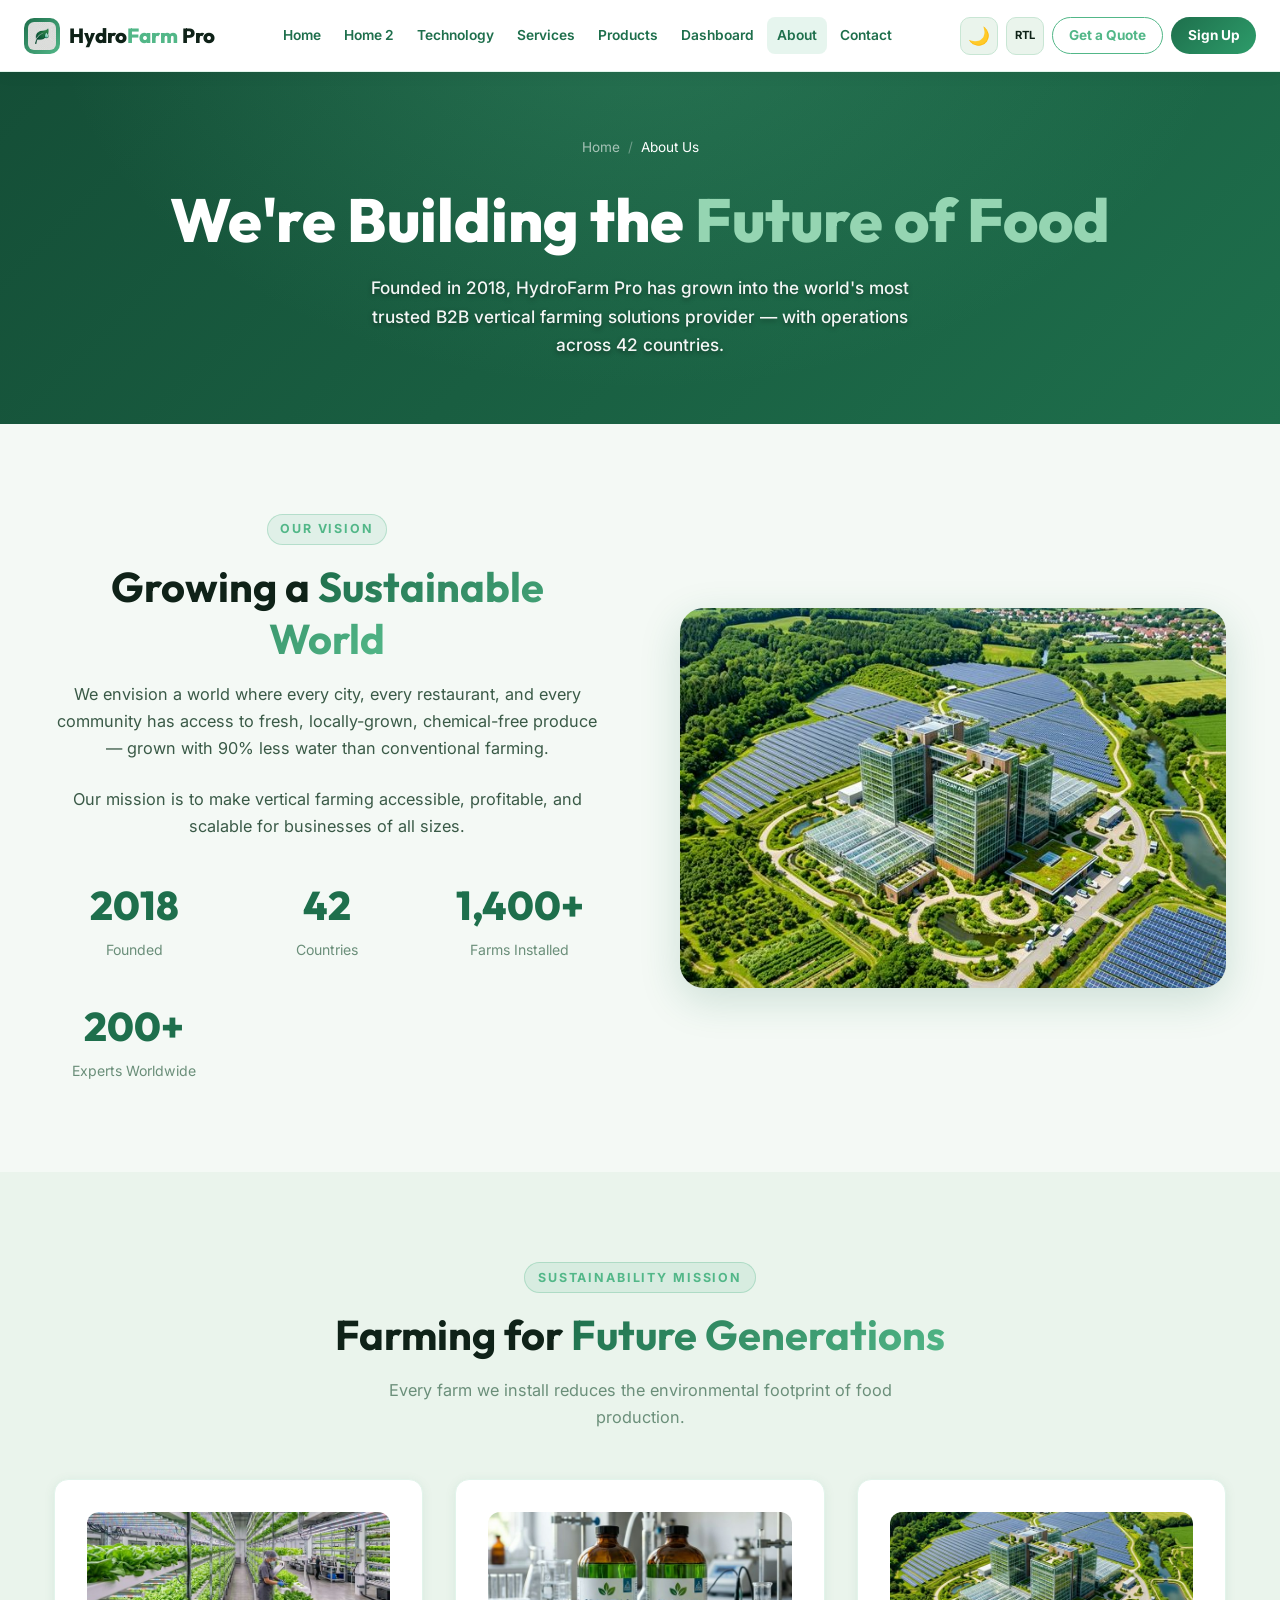
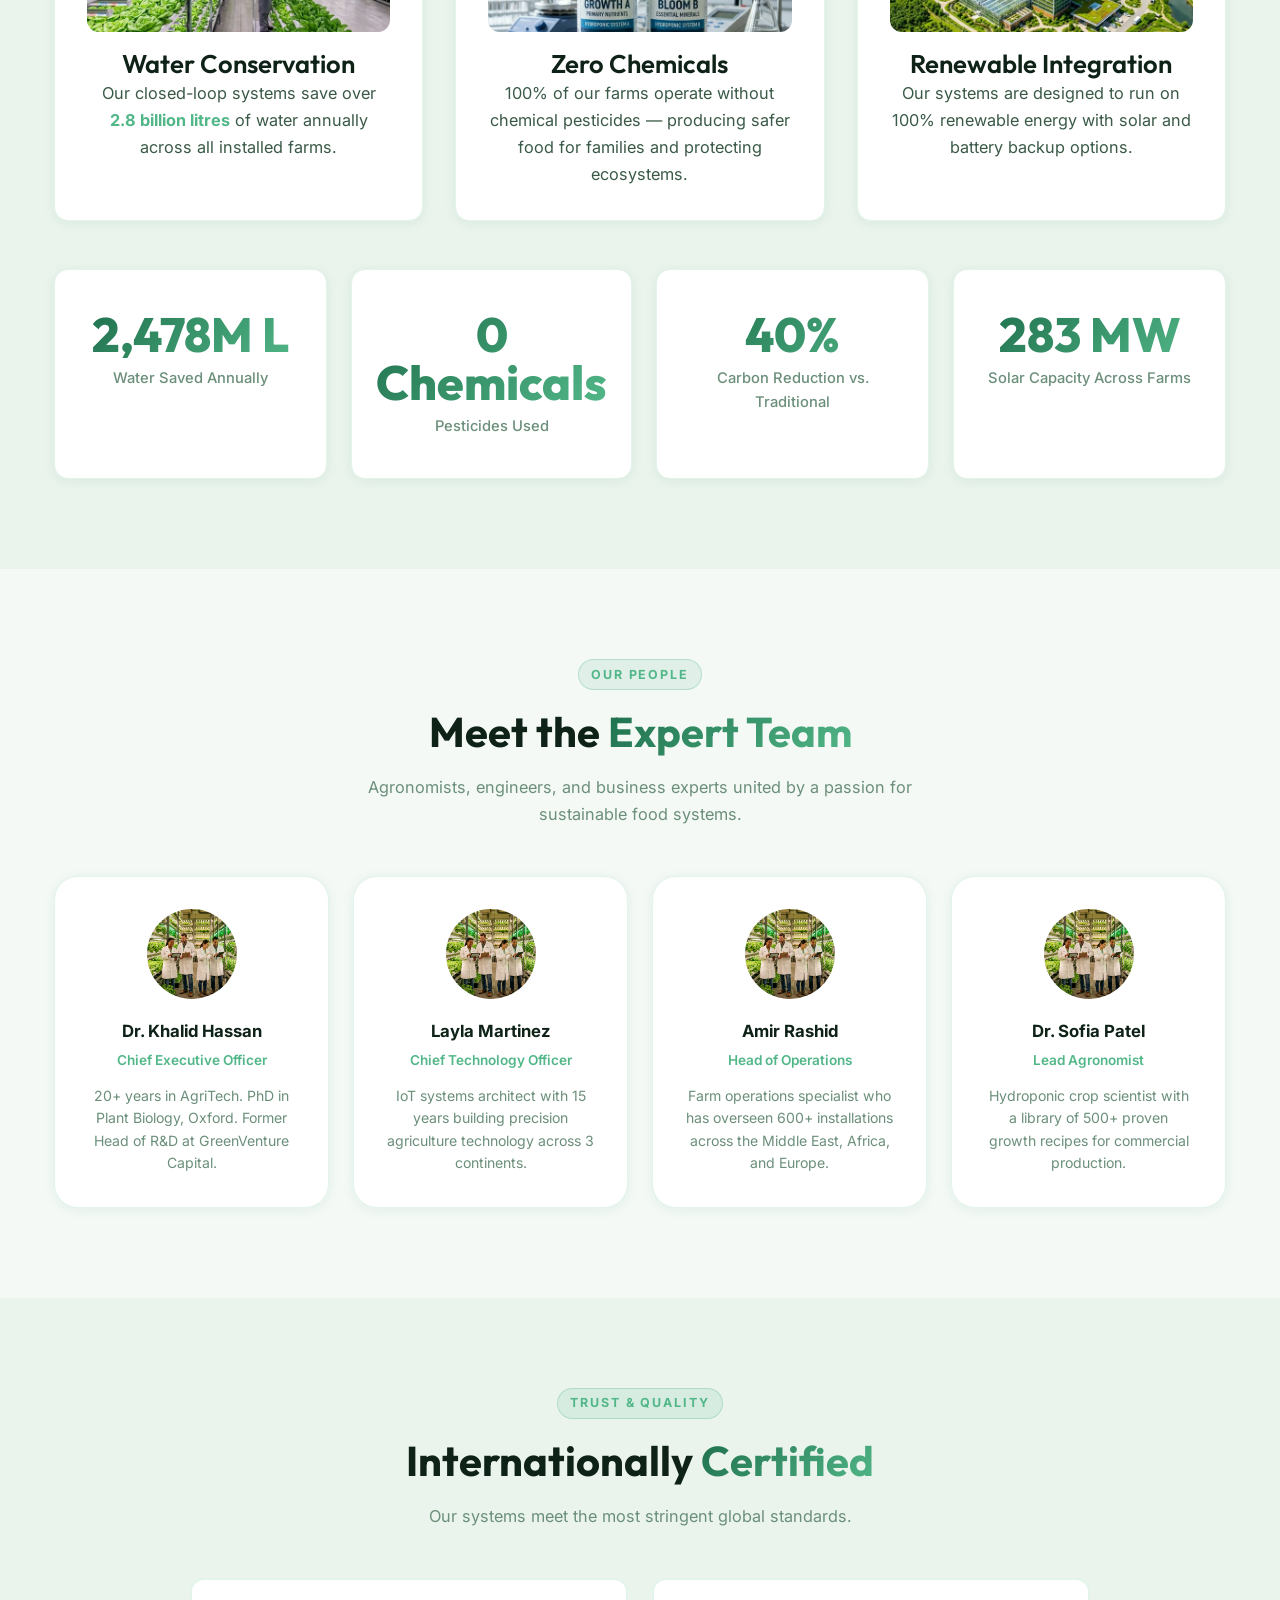
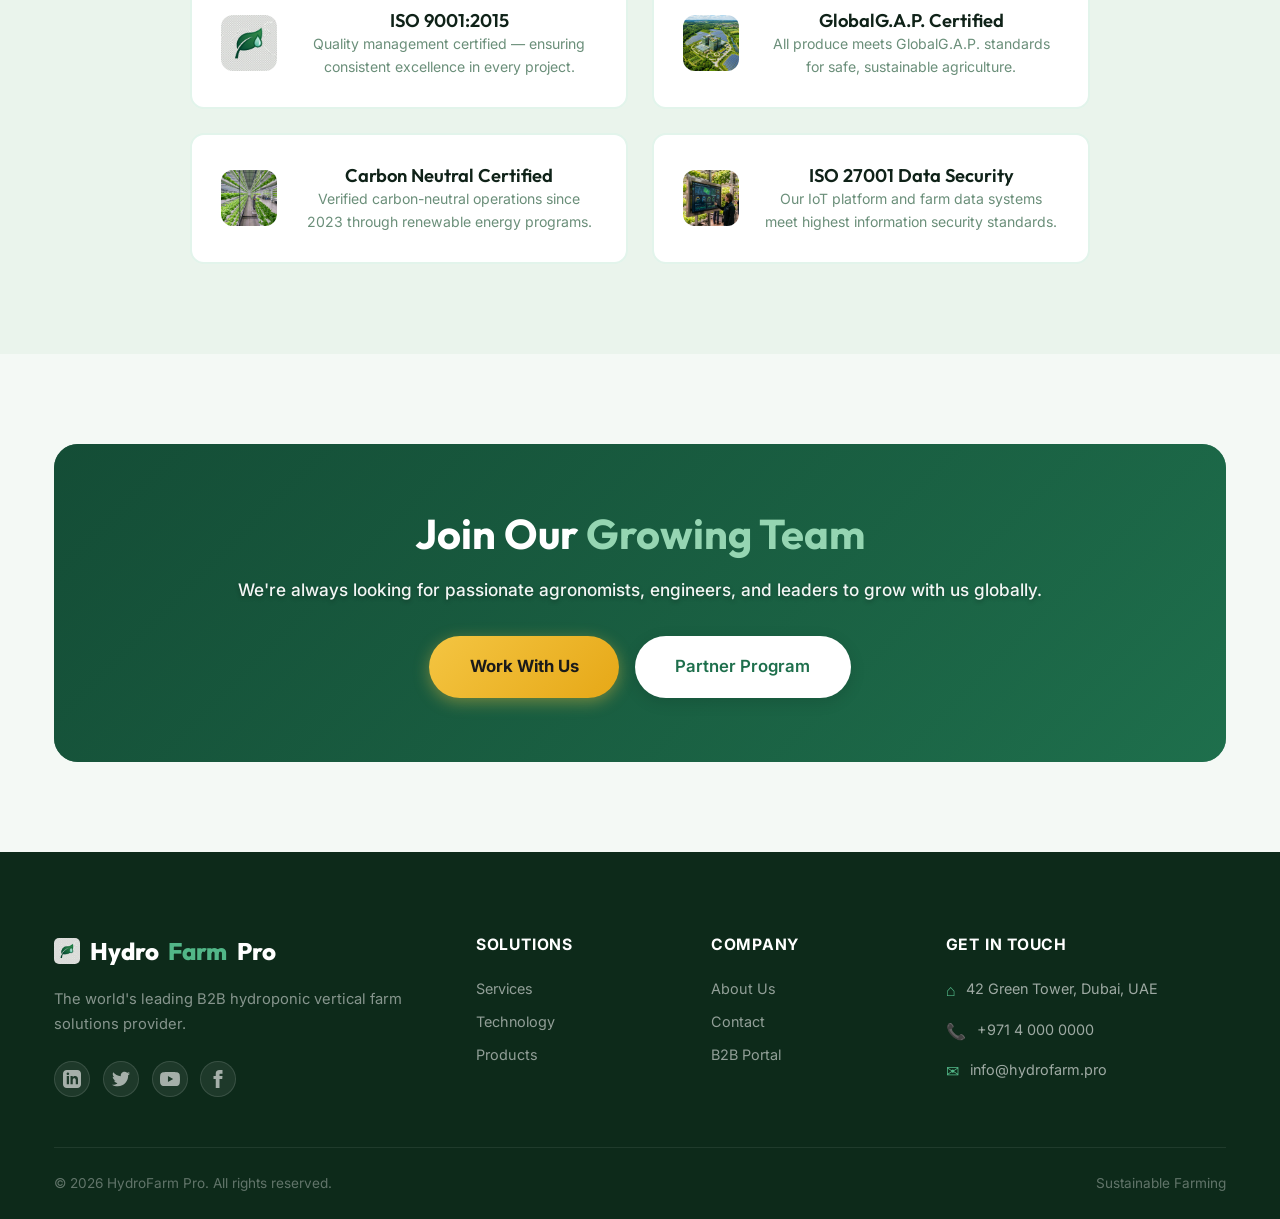
==== commit 1fd9d6d2: "add the menadd the humber menu u sections" ====
--- a/about.html
+++ b/about.html
@@ -4,6 +4,7 @@
   <meta charset="UTF-8"/>
   <meta name="viewport" content="width=device-width, initial-scale=1.0"/>
   <title>HydroFarm Pro — About Us</title>
+  <link rel="icon" href="images/logo_leaf.png" type="image/png"/>
   <meta name="description" content="About HydroFarm Pro — mission, team, sustainability commitment, and certifications."/>
   <link rel="stylesheet" href="css/style.css"/>
   <link rel="stylesheet" href="css/nav.css"/>
@@ -25,7 +26,8 @@
   <div class="nav-inner">
     <a href="index.html" class="nav-logo"><div class="logo-icon"><img src="images/logo_leaf.png" alt="" style="width:28px;height:28px;object-fit:cover;border-radius:6px;"/></div><span class="logo-text">Hydro<span>Farm</span> Pro</span></a>
     <div class="nav-links"><a href="index.html" class="nav-link">Home</a><a href="home2.html" class="nav-link">Home 2</a><a href="technology.html" class="nav-link">Technology</a><a href="services.html" class="nav-link">Services</a><a href="products.html" class="nav-link">Products</a><a href="dashboard.html" class="nav-link">Dashboard</a><a href="about.html" class="nav-link">About</a><a href="contact.html" class="nav-link">Contact</a></div>
-    <div class="nav-actions"><button class="icon-btn" data-theme-toggle>&#9681;</button><button class="icon-btn" data-rtl-toggle id="rtl-label">RTL</button><a href="signup.html" class="nav-link nav-signup-btn">Sign Up</a><button class="hamburger" id="hamburger"><span class="hamburger-line"></span><span class="hamburger-line"></span><span class="hamburger-line"></span></button></div>
+    <div class="nav-actions"><button class="icon-btn" data-theme-toggle>&#9681;</button><button class="icon-btn" data-rtl-toggle id="rtl-label">RTL</button><a href="contact.html" class="nav-quote-btn">Get a Quote</a>
+      <a href="signup.html" class="nav-link nav-signup-btn">Sign Up</a><button class="hamburger" id="hamburger"><span class="hamburger-line"></span><span class="hamburger-line"></span><span class="hamburger-line"></span></button></div>
   </div>
 </nav>
 <div class="nav-overlay" id="nav-overlay"></div>
@@ -48,13 +50,13 @@
 <!-- COMPANY VISION -->
 <section class="section">
   <div class="container">
-    <div style="display:grid;grid-template-columns:1fr 1fr;gap:5rem;align-items:center;">
+    <div class="grid-2" style="gap:5rem;align-items:center;">
       <div class="reveal">
         <div class="section-label">Our Vision</div>
         <h2 class="section-title">Growing a <span class="text-gradient">Sustainable World</span></h2>
         <p style="margin-bottom:1.5rem;">We envision a world where every city, every restaurant, and every community has access to fresh, locally-grown, chemical-free produce — grown with 90% less water than conventional farming.</p>
         <p style="margin-bottom:2rem;">Our mission is to make vertical farming accessible, profitable, and scalable for businesses of all sizes.</p>
-        <div style="display:flex;gap:2rem;flex-wrap:wrap;">
+        <div style="display:grid;grid-template-columns:repeat(auto-fit,minmax(120px,1fr));gap:2rem;">
           <div><div style="font-family:'Outfit',sans-serif;font-size:2.5rem;font-weight:800;color:var(--primary);">2018</div><div style="font-size:0.88rem;color:var(--text-muted);">Founded</div></div>
           <div><div style="font-family:'Outfit',sans-serif;font-size:2.5rem;font-weight:800;color:var(--primary);">42</div><div style="font-size:0.88rem;color:var(--text-muted);">Countries</div></div>
           <div><div style="font-family:'Outfit',sans-serif;font-size:2.5rem;font-weight:800;color:var(--primary);">1,400+</div><div style="font-size:0.88rem;color:var(--text-muted);">Farms Installed</div></div>
@@ -76,7 +78,7 @@
       <h2 class="section-title">Farming for <span class="text-gradient">Future Generations</span></h2>
       <p class="section-sub">Every farm we install reduces the environmental footprint of food production.</p>
     </div>
-    <div style="display:grid;grid-template-columns:repeat(3,1fr);gap:2rem;margin-top:3rem;">
+    <div class="grid-3" style="margin-top:3rem;">
       <div class="card reveal reveal-delay-1" style="text-align:center;">
         <img src="images/hero_farm_overview.png" alt="Water conservation" style="width:100%;height:120px;object-fit:cover;border-radius:12px;margin-bottom:1rem;"/>
         <h3>Water Conservation</h3>
@@ -186,7 +188,10 @@
 <footer class="site-footer">
   <div class="container">
     <div class="footer-grid">
-      <div class="footer-brand"><div class="footer-logo"><img src="images/logo_leaf.png" alt="" style="width:26px;height:26px;object-fit:cover;border-radius:5px;"/> Hydro<span>Farm</span> Pro</div><p>The world's leading B2B hydroponic vertical farm solutions provider.</p><div class="social-links" style="margin-top:1.5rem;"><a href="#" class="social-link">Li</a><a href="#" class="social-link">Tw</a><a href="#" class="social-link">YT</a><a href="#" class="social-link">Fb</a></div></div>
+      <div class="footer-brand"><div class="footer-logo"><img src="images/logo_leaf.png" alt="" style="width:26px;height:26px;object-fit:cover;border-radius:5px;"/> Hydro<span>Farm</span> Pro</div><p>The world's leading B2B hydroponic vertical farm solutions provider.</p><div class="social-links" style="margin-top:1.5rem;">          <a href="#" class="social-link" title="LinkedIn"><svg width="18" height="18" fill="currentColor" viewBox="0 0 24 24"><path d="M19 0h-14c-2.761 0-5 2.239-5 5v14c0 2.761 2.239 5 5 5h14c2.762 0 5-2.239 5-5v-14c0-2.761-2.238-5-5-5zm-11 19h-3v-11h3v11zm-1.5-12.268c-.966 0-1.75-.79-1.75-1.764s.784-1.764 1.75-1.764 1.75.79 1.75 1.764-.783 1.764-1.75 1.764zm13.5 12.268h-3v-5.604c0-3.368-4-3.113-4 0v5.604h-3v-11h3v1.765c1.396-2.586 7-2.777 7 2.476v6.759z"/></svg></a>
+          <a href="#" class="social-link" title="Twitter"><svg width="18" height="18" fill="currentColor" viewBox="0 0 24 24"><path d="M24 4.557c-.883.392-1.832.656-2.828.775 1.017-.609 1.798-1.574 2.165-2.724-.951.564-2.005.974-3.127 1.195-.897-.957-2.178-1.555-3.594-1.555-3.179 0-5.515 2.966-4.797 6.045-4.091-.205-7.719-2.165-10.148-5.144-1.29 2.213-.669 5.108 1.523 6.574-.806-.026-1.566-.247-2.229-.616-.054 2.281 1.581 4.415 3.949 4.89-.693.188-1.452.232-2.224.084.626 1.956 2.444 3.379 4.6 3.419-2.07 1.623-4.678 2.348-7.29 2.04 2.179 1.397 4.768 2.212 7.548 2.212 9.142 0 14.307-7.721 13.995-14.646.962-.695 1.797-1.562 2.457-2.549z"/></svg></a>
+          <a href="#" class="social-link" title="YouTube"><svg width="20" height="20" fill="currentColor" viewBox="0 0 24 24"><path d="M23.498 6.186a3.016 3.016 0 0 0-2.122-2.136C19.505 3.5 12 3.5 12 3.5s-7.505 0-9.377.55a3.016 3.016 0 0 0-2.122 2.136C0 8.07 0 12 0 12s0 3.93.501 5.814a3.016 3.016 0 0 0 2.122 2.136c1.871.55 9.377.55 9.377.55s7.505 0 9.377-.55a3.016 3.016 0 0 0 2.122-2.136C24 15.93 24 12 24 12s0-3.93-.502-5.814zM9.545 15.568V8.432L15.818 12l-6.273 3.568z"/></svg></a>
+          <a href="#" class="social-link" title="Facebook"><svg width="18" height="18" fill="currentColor" viewBox="0 0 24 24"><path d="M9 8h-3v4h3v12h5v-12h3.642l.358-4h-4v-1.667c0-.955.192-1.333 1.115-1.333h2.885v-5h-3.808c-3.596 0-5.192 1.583-5.192 4.615v3.385z"/></svg></a></div></div>
       <div><div class="footer-heading">Solutions</div><ul class="footer-links"><li><a href="services.html">Services</a></li><li><a href="technology.html">Technology</a></li><li><a href="products.html">Products</a></li></ul></div>
       <div><div class="footer-heading">Company</div><ul class="footer-links"><li><a href="about.html">About Us</a></li><li><a href="contact.html">Contact</a></li><li><a href="dashboard.html">B2B Portal</a></li></ul></div>
       <div><div class="footer-heading">Get In Touch</div><ul class="footer-contact"><li><span>&#8962;</span><span>42 Green Tower, Dubai, UAE</span></li><li><span>&#128222;</span><span>+971 4 000 0000</span></li><li><span>&#9993;</span><span>info@hydrofarm.pro</span></li></ul></div>
--- a/css/style.css
+++ b/css/style.css
@@ -70,6 +70,7 @@
   line-height: 1.65;
   transition: background var(--transition), color var(--transition);
   overflow-x: hidden;
+  text-align: center; /* Global centering as requested */
 }
 [dir="rtl"] { direction: rtl; }
 [dir="rtl"] .nav-links { flex-direction: row-reverse; }
@@ -93,6 +94,8 @@
 .section-alt { background: var(--bg-alt); }
 .section-dark { background: var(--primary-dark); }
 .text-center { text-align: center; }
+.text-left { text-align: left; }
+.text-right { text-align: right; }
 .text-gradient {
   background: linear-gradient(135deg, var(--primary), var(--accent));
   -webkit-background-clip: text; -webkit-text-fill-color: transparent; background-clip: text;
@@ -105,9 +108,18 @@
 @media (max-width: 900px) {
   .grid-4 { grid-template-columns: repeat(2,1fr); }
   .grid-3 { grid-template-columns: repeat(2,1fr); }
+  .grid-3 > *:last-child:nth-child(odd) {
+    grid-column: 1 / -1;
+    justify-self: center;
+    width: calc(50% - 1rem);
+  }
 }
 @media (max-width: 600px) {
   .grid-4, .grid-3, .grid-2 { grid-template-columns: 1fr; }
+  .grid-3 > *:last-child:nth-child(odd) {
+    grid-column: auto;
+    width: 100%;
+  }
   .section { padding: 60px 0; }
 }
 
@@ -253,11 +265,15 @@
   background-size: 32px 32px;
   z-index: 1;
 }
-.hero .container { position: relative; z-index: 2; }
-.hero-content { max-width: 660px; }
+.hero .container { position: relative; z-index: 2; width: 100%; display: flex; flex-direction: column; align-items: center; justify-content: center; }
+.hero-content { max-width: 800px; text-align: center; }
 .hero h1 { color: #fff; margin-bottom: 1.3rem; }
-.hero p { color: rgba(255,255,255,0.75); font-size: 1.12rem; margin-bottom: 2.2rem; max-width: 540px; }
-.hero-btns { display: flex; gap: 1rem; flex-wrap: wrap; }
+.hero p { color: rgba(255,255,255,0.95); font-weight: 500; text-shadow: 0 2px 5px rgba(0,0,0,0.4); font-size: 1.12rem; margin: 0 auto 2.2rem; max-width: 640px; }
+.hero-btns { display: flex; gap: 1rem; flex-wrap: wrap; justify-content: center; }
+@media (max-width: 600px) {
+  .hero-btns { flex-direction: column; align-items: stretch; width: 100%; padding: 0 1rem; }
+  .hero-btns .btn { width: 100%; justify-content: center; }
+}
 .hero-badge {
   display: inline-flex; align-items: center; gap: 0.5rem;
   background: rgba(82,183,136,0.18); border: 1px solid rgba(82,183,136,0.35);
@@ -276,7 +292,7 @@
 
 /* ── Floating Feature Chips ── */
 .floating-chips {
-  display: flex; flex-wrap: wrap; gap: 0.7rem;
+  display: flex; flex-wrap: wrap; gap: 0.7rem; justify-content: center;
   margin-top: 2rem;
 }
 .chip {
@@ -294,12 +310,23 @@
 }
 .cta-banner::before {
   content: ''; position: absolute; inset: 0;
-  background: radial-gradient(ellipse at 50% 50%, rgba(82,183,136,0.25), transparent 70%);
+  background: linear-gradient(135deg, rgba(20,77,54,0.85), rgba(30,111,76,0.75));
+  z-index: 0;
+}
+.cta-banner.bg-image {
+  background-size: cover; background-position: center; border: none;
+}
+.cta-banner.bg-image::before {
+  background: linear-gradient(135deg, rgba(5,26,16,0.9), rgba(0,0,0,0.6));
 }
 .cta-banner > * { position: relative; z-index: 1; }
 .cta-banner h2 { color: #fff; margin-bottom: 1rem; }
-.cta-banner p { color: rgba(255,255,255,0.75); margin-bottom: 2rem; font-size: 1.08rem; }
+.cta-banner p { color: rgba(255,255,255,0.95); font-weight: 500; text-shadow: 0 2px 4px rgba(0,0,0,0.3); margin-bottom: 2rem; font-size: 1.08rem; }
 .cta-btns { display: flex; gap: 1rem; flex-wrap: wrap; justify-content: center; }
+@media (max-width: 600px) {
+  .cta-btns { flex-direction: column; align-items: stretch; width: 100%; padding: 0 1rem; }
+  .cta-btns .btn { width: 100%; justify-content: center; }
+}
 
 /* ── Timeline ── */
 .timeline {
@@ -366,8 +393,8 @@
 }
 .pricing-price { font-family: 'Outfit',sans-serif; font-size: 3rem; font-weight: 800; line-height: 1; margin: 1.5rem 0; }
 .pricing-price sup { font-size: 1.2rem; vertical-align: super; }
-.pricing-list { text-align: left; margin: 1.5rem 0; }
-.pricing-list li { padding: 0.5rem 0; font-size: 0.93rem; color: var(--text-secondary); border-bottom: 1px solid var(--border-light); display: flex; align-items: center; gap: 0.6rem; }
+.pricing-list { text-align: left; margin: 1.5rem 0; display: inline-block; width: 100%; }
+.pricing-list li { padding: 0.5rem 0; font-size: 0.93rem; color: var(--text-secondary); border-bottom: 1px solid var(--border-light); display: flex; align-items: center; justify-content: center; gap: 0.6rem; }
 .pricing-list li::before { content: '✓'; color: var(--accent); font-weight: 700; }
 
 /* ── Accordion ── */
@@ -396,7 +423,7 @@
 }
 .page-hero .container { position: relative; z-index: 2; }
 .page-hero h1 { color: #fff; margin-bottom: 1rem; }
-.page-hero p { color: rgba(255,255,255,0.75); max-width: 560px; margin: 0 auto; font-size: 1.08rem; }
+.page-hero p { color: rgba(255,255,255,0.95); font-weight: 500; text-shadow: 0 2px 5px rgba(0,0,0,0.4); max-width: 560px; margin: 0 auto; font-size: 1.08rem; }
 .breadcrumb { display: flex; align-items: center; gap: 0.5rem; justify-content: center; margin-bottom: 1.5rem; font-size: 0.85rem; }
 .breadcrumb a { color: rgba(255,255,255,0.6); }
 .breadcrumb a:hover { color: var(--accent2); }
@@ -410,6 +437,7 @@
 .footer-grid {
   display: grid; grid-template-columns: 2fr 1fr 1fr 1.5fr; gap: 3rem;
   padding-bottom: 3rem; border-bottom: 1px solid rgba(255,255,255,0.08);
+  text-align: left;
 }
 @media (max-width:900px) { .footer-grid { grid-template-columns: 1fr 1fr; gap: 2rem; } }
 @media (max-width:600px) { .footer-grid { grid-template-columns: 1fr; } }
@@ -477,11 +505,11 @@
   width: 48px; height: 48px; border-radius: 12px;
   background: rgba(82,183,136,0.12); border: 1px solid rgba(82,183,136,0.25);
   display: flex; align-items: center; justify-content: center;
-  font-size: 1.3rem; flex-shrink: 0;
+  font-size: 1.3rem; flex-shrink: 0; margin: 0 auto;
 }
 
 /* ── Industry / Feature Tabs ── */
-.tabs { display: flex; gap: 0.5rem; flex-wrap: wrap; margin-bottom: 2.5rem; }
+.tabs { display: flex; gap: 0.5rem; flex-wrap: wrap; justify-content: center; margin-bottom: 2.5rem; }
 .tab-btn {
   padding: 0.55em 1.3em; border-radius: 50px;
   font-size: 0.9rem; font-weight: 600; color: var(--text-muted);
--- a/css/nav.css
+++ b/css/nav.css
@@ -66,6 +66,15 @@
   transition: all var(--transition);
 }
 .nav-signup-btn:hover { transform: translateY(-1px); box-shadow: 0 4px 16px rgba(30,111,76,0.35); background: rgba(82,183,136,0.14) !important; color: var(--accent) !important; }
+
+.nav-quote-btn {
+  padding: 0.45em 1.2em;
+  border: 1.5px solid var(--accent);
+  color: var(--accent) !important; border-radius: 50px; font-size: 0.85rem; font-weight: 700;
+  transition: all var(--transition);
+  text-decoration: none;
+}
+.nav-quote-btn:hover { background: var(--accent); color: #fff !important; transform: translateY(-1px); box-shadow: 0 4px 16px rgba(82,183,136,0.25); }
 
 /* ── Icon Buttons (theme, RTL) ── */
 .icon-btn {
@@ -181,7 +190,5 @@
 @media (max-width: 1024px) {
   .nav-links { display: none; }
   .hamburger { display: flex; }
+  .nav-actions .icon-btn, .nav-actions .nav-signup-btn, .nav-actions .nav-quote-btn { display: none; }
 }
-@media (max-width: 480px) {
-  .nav-actions .icon-btn { display: none; }
-}
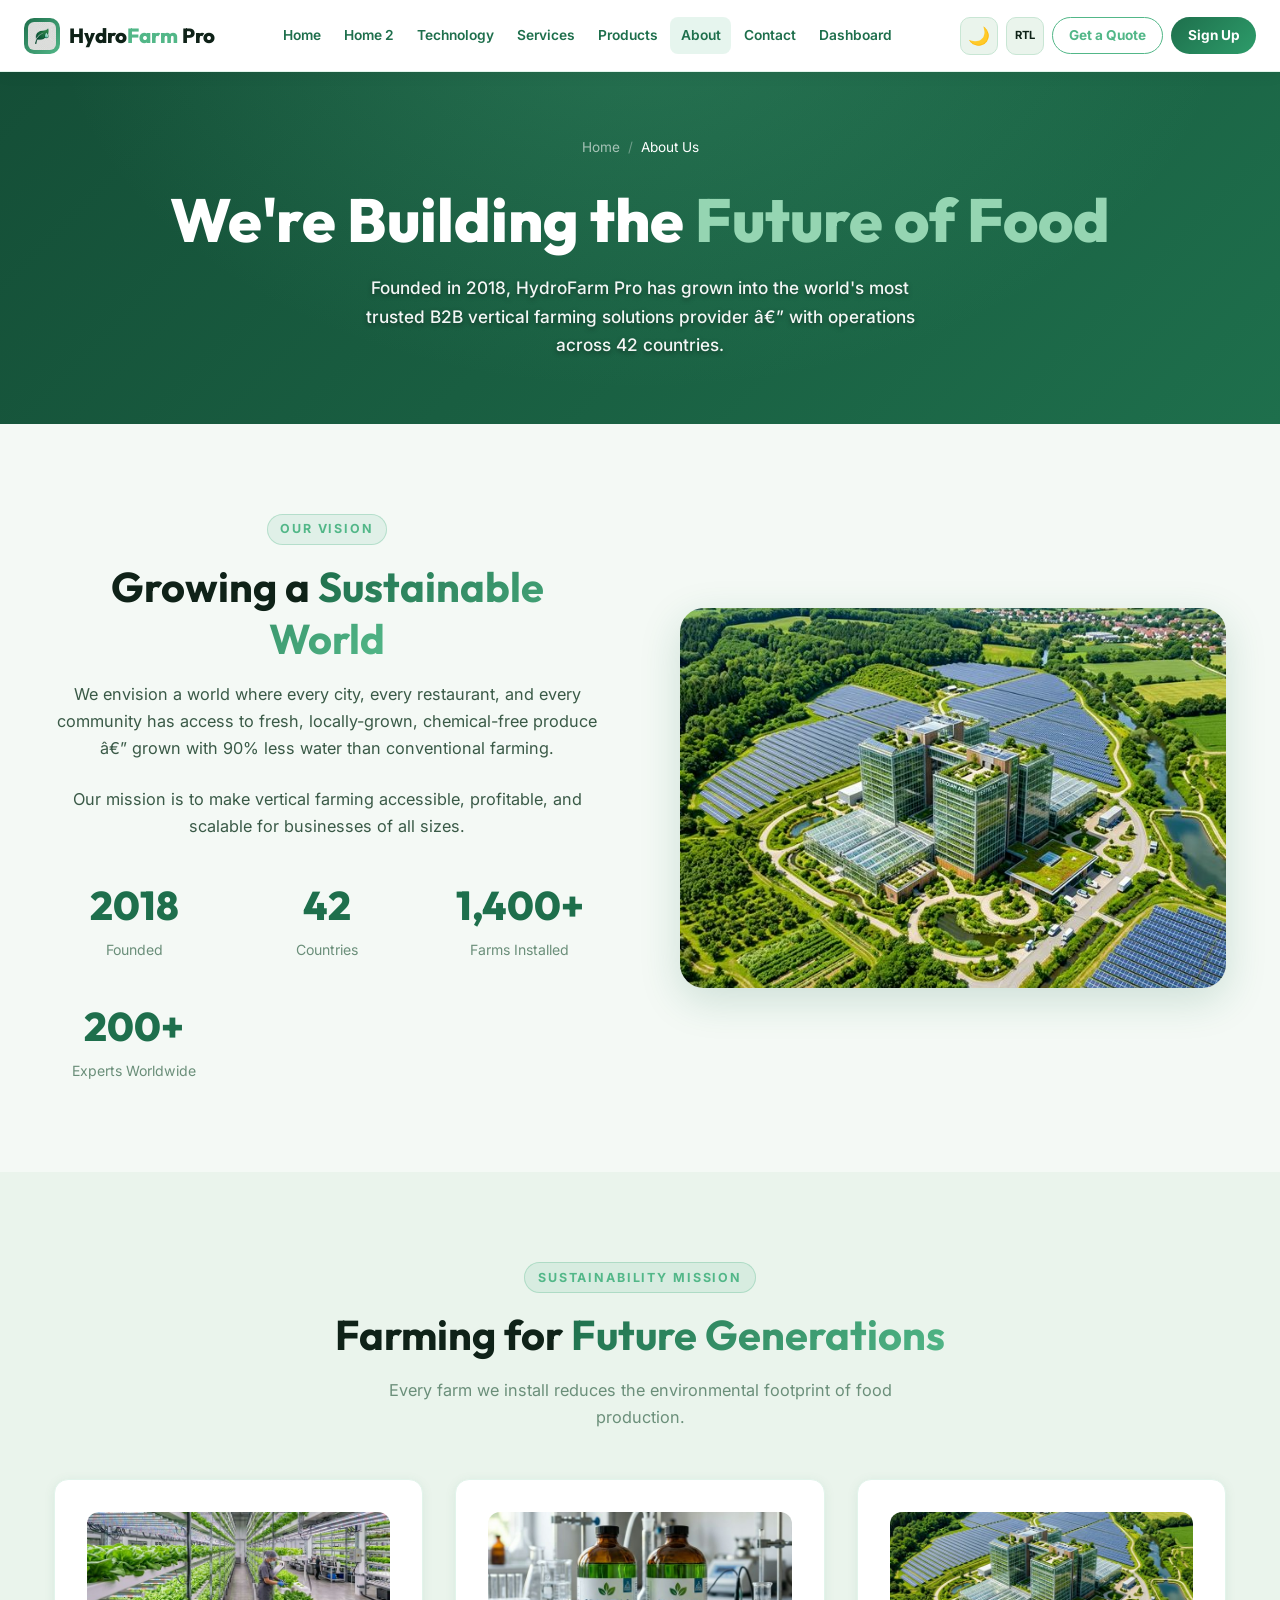
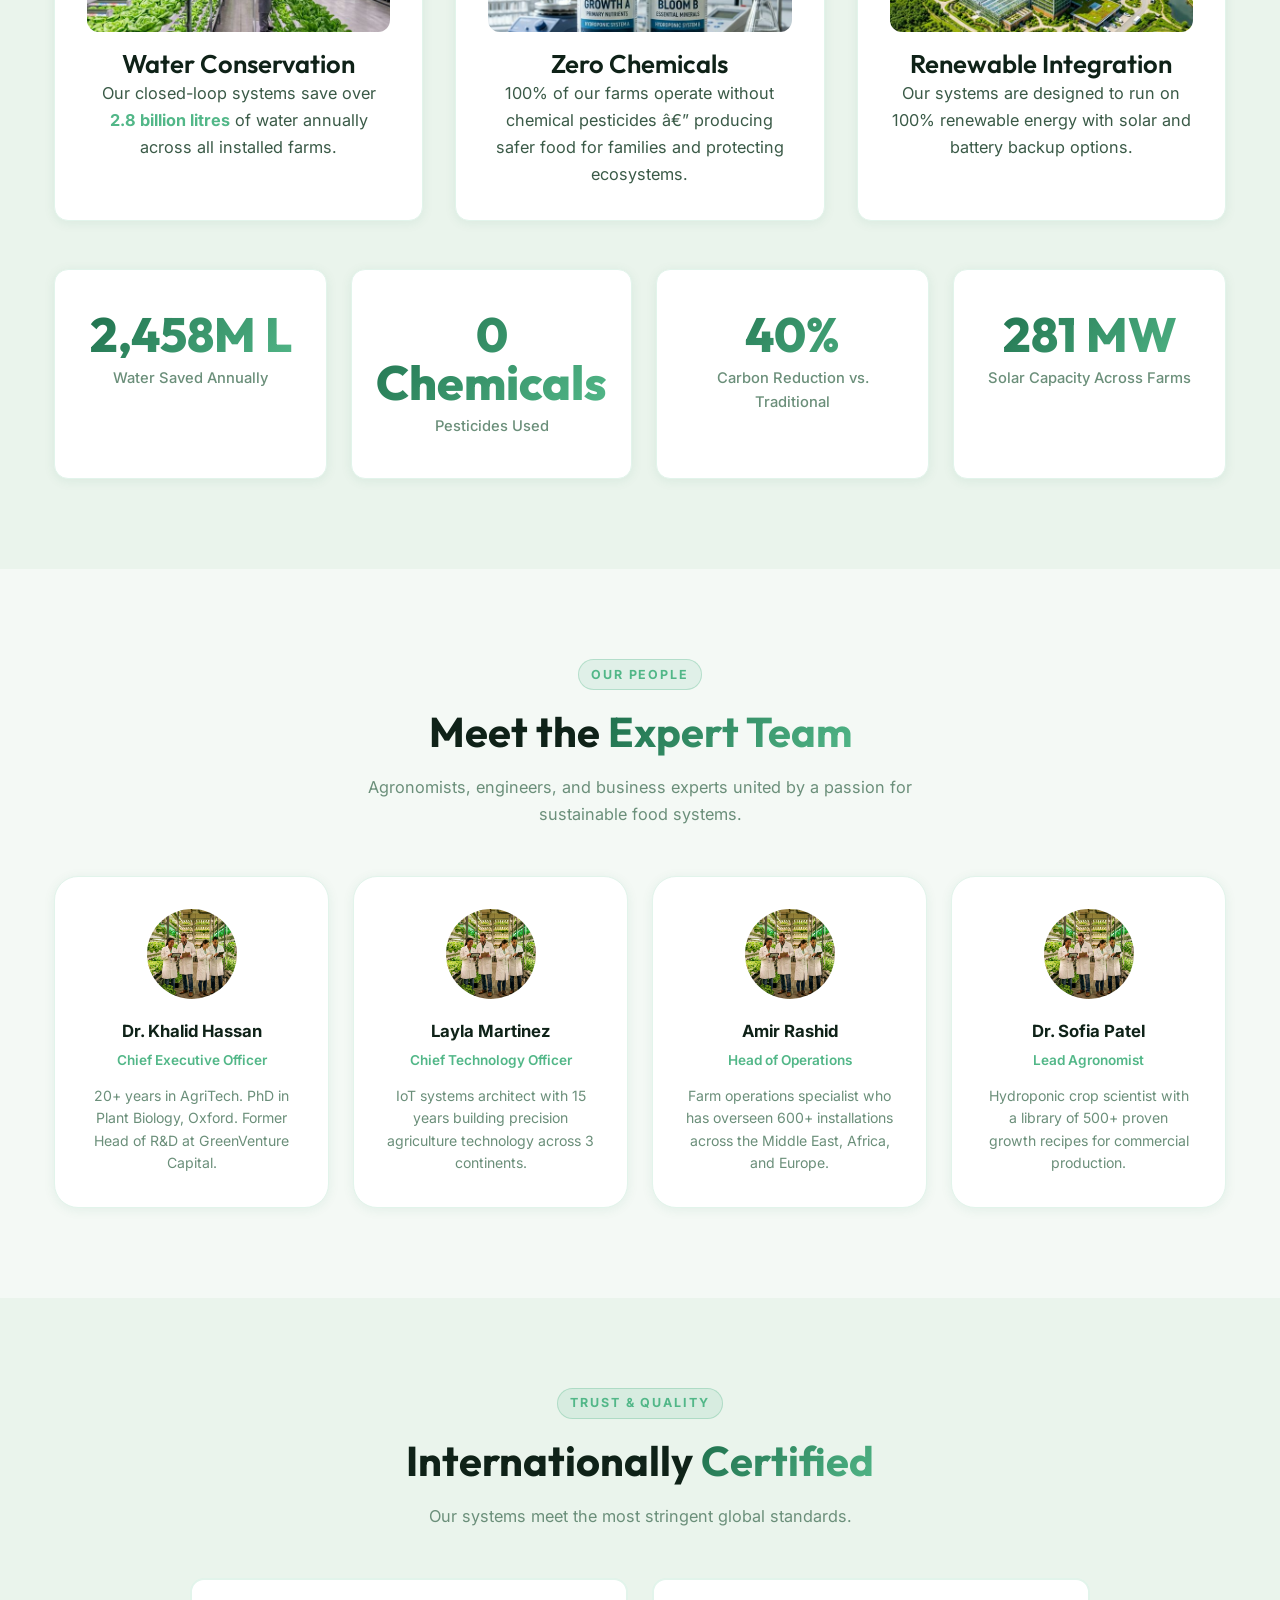
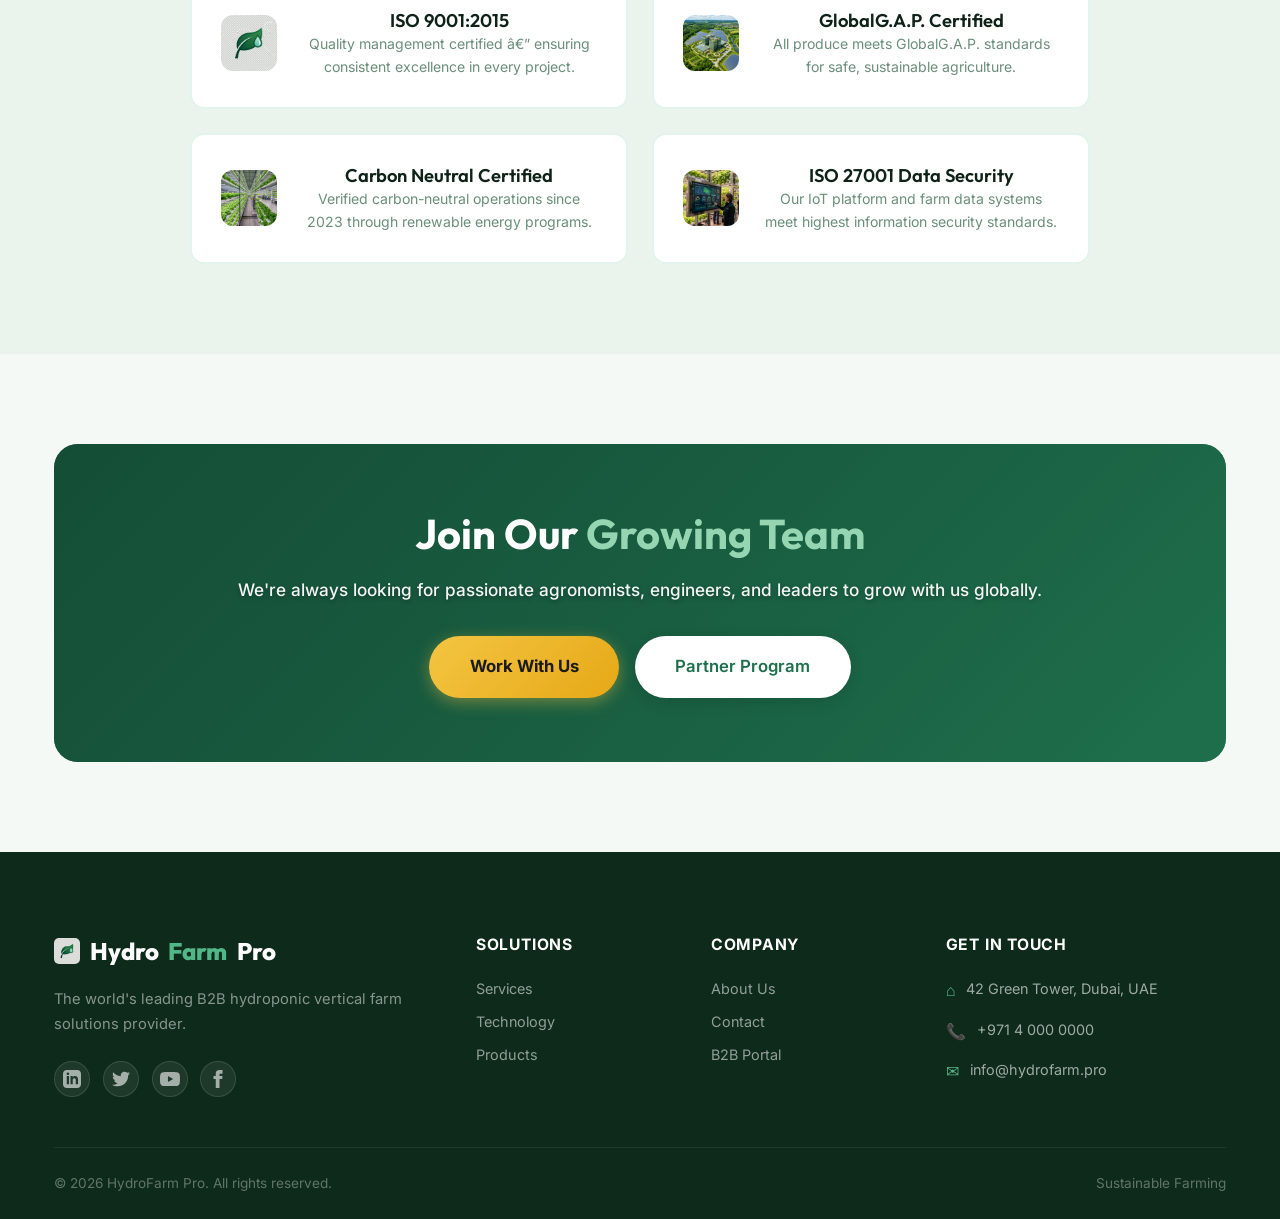
==== commit 4d3d75b2: "add the chnge" ====
--- a/about.html
+++ b/about.html
@@ -1,11 +1,11 @@
-<!DOCTYPE html>
+﻿<!DOCTYPE html>
 <html lang="en" data-theme="light">
 <head>
   <meta charset="UTF-8"/>
   <meta name="viewport" content="width=device-width, initial-scale=1.0"/>
-  <title>HydroFarm Pro — About Us</title>
+  <title>HydroFarm Pro â€” About Us</title>
   <link rel="icon" href="images/logo_leaf.png" type="image/png"/>
-  <meta name="description" content="About HydroFarm Pro — mission, team, sustainability commitment, and certifications."/>
+  <meta name="description" content="About HydroFarm Pro â€” mission, team, sustainability commitment, and certifications."/>
   <link rel="stylesheet" href="css/style.css"/>
   <link rel="stylesheet" href="css/nav.css"/>
   <style>
@@ -25,7 +25,7 @@
 <nav class="site-nav" id="site-nav">
   <div class="nav-inner">
     <a href="index.html" class="nav-logo"><div class="logo-icon"><img src="images/logo_leaf.png" alt="" style="width:28px;height:28px;object-fit:cover;border-radius:6px;"/></div><span class="logo-text">Hydro<span>Farm</span> Pro</span></a>
-    <div class="nav-links"><a href="index.html" class="nav-link">Home</a><a href="home2.html" class="nav-link">Home 2</a><a href="technology.html" class="nav-link">Technology</a><a href="services.html" class="nav-link">Services</a><a href="products.html" class="nav-link">Products</a><a href="dashboard.html" class="nav-link">Dashboard</a><a href="about.html" class="nav-link">About</a><a href="contact.html" class="nav-link">Contact</a></div>
+    <div class="nav-links"><a href="index.html" class="nav-link">Home</a><a href="home2.html" class="nav-link">Home 2</a><a href="technology.html" class="nav-link">Technology</a><a href="services.html" class="nav-link">Services</a><a href="products.html" class="nav-link">Products</a><a href="about.html" class="nav-link">About</a><a href="contact.html" class="nav-link">Contact</a><a href="dashboard.html" class="nav-link">Dashboard</a></div>
     <div class="nav-actions"><button class="icon-btn" data-theme-toggle>&#9681;</button><button class="icon-btn" data-rtl-toggle id="rtl-label">RTL</button><a href="contact.html" class="nav-quote-btn">Get a Quote</a>
       <a href="signup.html" class="nav-link nav-signup-btn">Sign Up</a><button class="hamburger" id="hamburger"><span class="hamburger-line"></span><span class="hamburger-line"></span><span class="hamburger-line"></span></button></div>
   </div>
@@ -33,7 +33,7 @@
 <div class="nav-overlay" id="nav-overlay"></div>
 <div class="mobile-menu" id="mobile-menu">
   <div class="mobile-menu-header"><a href="index.html" class="nav-logo"><div class="logo-icon"><img src="images/logo_leaf.png" alt="" style="width:24px;height:24px;object-fit:cover;border-radius:5px;"/></div><span class="logo-text">Hydro<span>Farm</span> Pro</span></a><button class="mobile-close" id="mobile-close">&#10005;</button></div>
-  <nav class="mobile-nav-links"><a href="index.html">Home</a><a href="home2.html">Home 2</a><a href="technology.html">Technology</a><a href="services.html">Services</a><a href="products.html">Products</a><a href="dashboard.html">Dashboard</a><a href="about.html">About</a><a href="contact.html">Contact</a></nav>
+  <nav class="mobile-nav-links"><a href="index.html">Home</a><a href="home2.html">Home 2</a><a href="technology.html">Technology</a><a href="services.html">Services</a><a href="products.html">Products</a><a href="about.html">About</a><a href="contact.html">Contact</a><a href="dashboard.html">Dashboard</a></nav>
   <div class="mobile-toggles"><button class="icon-btn" data-theme-toggle>&#9681;</button><button class="icon-btn" data-rtl-toggle>RTL</button></div>
   <div class="mobile-actions"><a href="signup.html" class="btn btn-primary">Sign Up Free</a><a href="contact.html" class="btn btn-outline">Get a Quote</a></div>
 </div>
@@ -43,7 +43,7 @@
   <div class="container">
     <nav class="breadcrumb"><a href="index.html">Home</a><span>/</span><span style="color:#fff;">About Us</span></nav>
     <h1>We're Building the <span style="color:var(--accent2)">Future of Food</span></h1>
-    <p>Founded in 2018, HydroFarm Pro has grown into the world's most trusted B2B vertical farming solutions provider — with operations across 42 countries.</p>
+    <p>Founded in 2018, HydroFarm Pro has grown into the world's most trusted B2B vertical farming solutions provider â€” with operations across 42 countries.</p>
   </div>
 </section>
 
@@ -54,7 +54,7 @@
       <div class="reveal">
         <div class="section-label">Our Vision</div>
         <h2 class="section-title">Growing a <span class="text-gradient">Sustainable World</span></h2>
-        <p style="margin-bottom:1.5rem;">We envision a world where every city, every restaurant, and every community has access to fresh, locally-grown, chemical-free produce — grown with 90% less water than conventional farming.</p>
+        <p style="margin-bottom:1.5rem;">We envision a world where every city, every restaurant, and every community has access to fresh, locally-grown, chemical-free produce â€” grown with 90% less water than conventional farming.</p>
         <p style="margin-bottom:2rem;">Our mission is to make vertical farming accessible, profitable, and scalable for businesses of all sizes.</p>
         <div style="display:grid;grid-template-columns:repeat(auto-fit,minmax(120px,1fr));gap:2rem;">
           <div><div style="font-family:'Outfit',sans-serif;font-size:2.5rem;font-weight:800;color:var(--primary);">2018</div><div style="font-size:0.88rem;color:var(--text-muted);">Founded</div></div>
@@ -87,7 +87,7 @@
       <div class="card reveal reveal-delay-2" style="text-align:center;">
         <img src="images/product_nutrients.png" alt="Zero chemicals farming" style="width:100%;height:120px;object-fit:cover;border-radius:12px;margin-bottom:1rem;"/>
         <h3>Zero Chemicals</h3>
-        <p>100% of our farms operate without chemical pesticides — producing safer food for families and protecting ecosystems.</p>
+        <p>100% of our farms operate without chemical pesticides â€” producing safer food for families and protecting ecosystems.</p>
       </div>
       <div class="card reveal reveal-delay-3" style="text-align:center;">
         <img src="images/about_sustainability.png" alt="Renewable energy integration" style="width:100%;height:120px;object-fit:cover;border-radius:12px;margin-bottom:1rem;"/>
@@ -152,7 +152,7 @@
     <div class="grid-2" style="margin-top:3rem;max-width:900px;margin-left:auto;margin-right:auto;gap:1.5rem;">
       <div class="cert-card reveal reveal-delay-1">
         <img src="images/logo_leaf.png" alt="ISO 9001" class="cert-icon"/>
-        <div><h4>ISO 9001:2015</h4><p style="font-size:0.88rem;color:var(--text-muted);">Quality management certified — ensuring consistent excellence in every project.</p></div>
+        <div><h4>ISO 9001:2015</h4><p style="font-size:0.88rem;color:var(--text-muted);">Quality management certified â€” ensuring consistent excellence in every project.</p></div>
       </div>
       <div class="cert-card reveal reveal-delay-2">
         <img src="images/about_sustainability.png" alt="GlobalGAP" class="cert-icon"/>
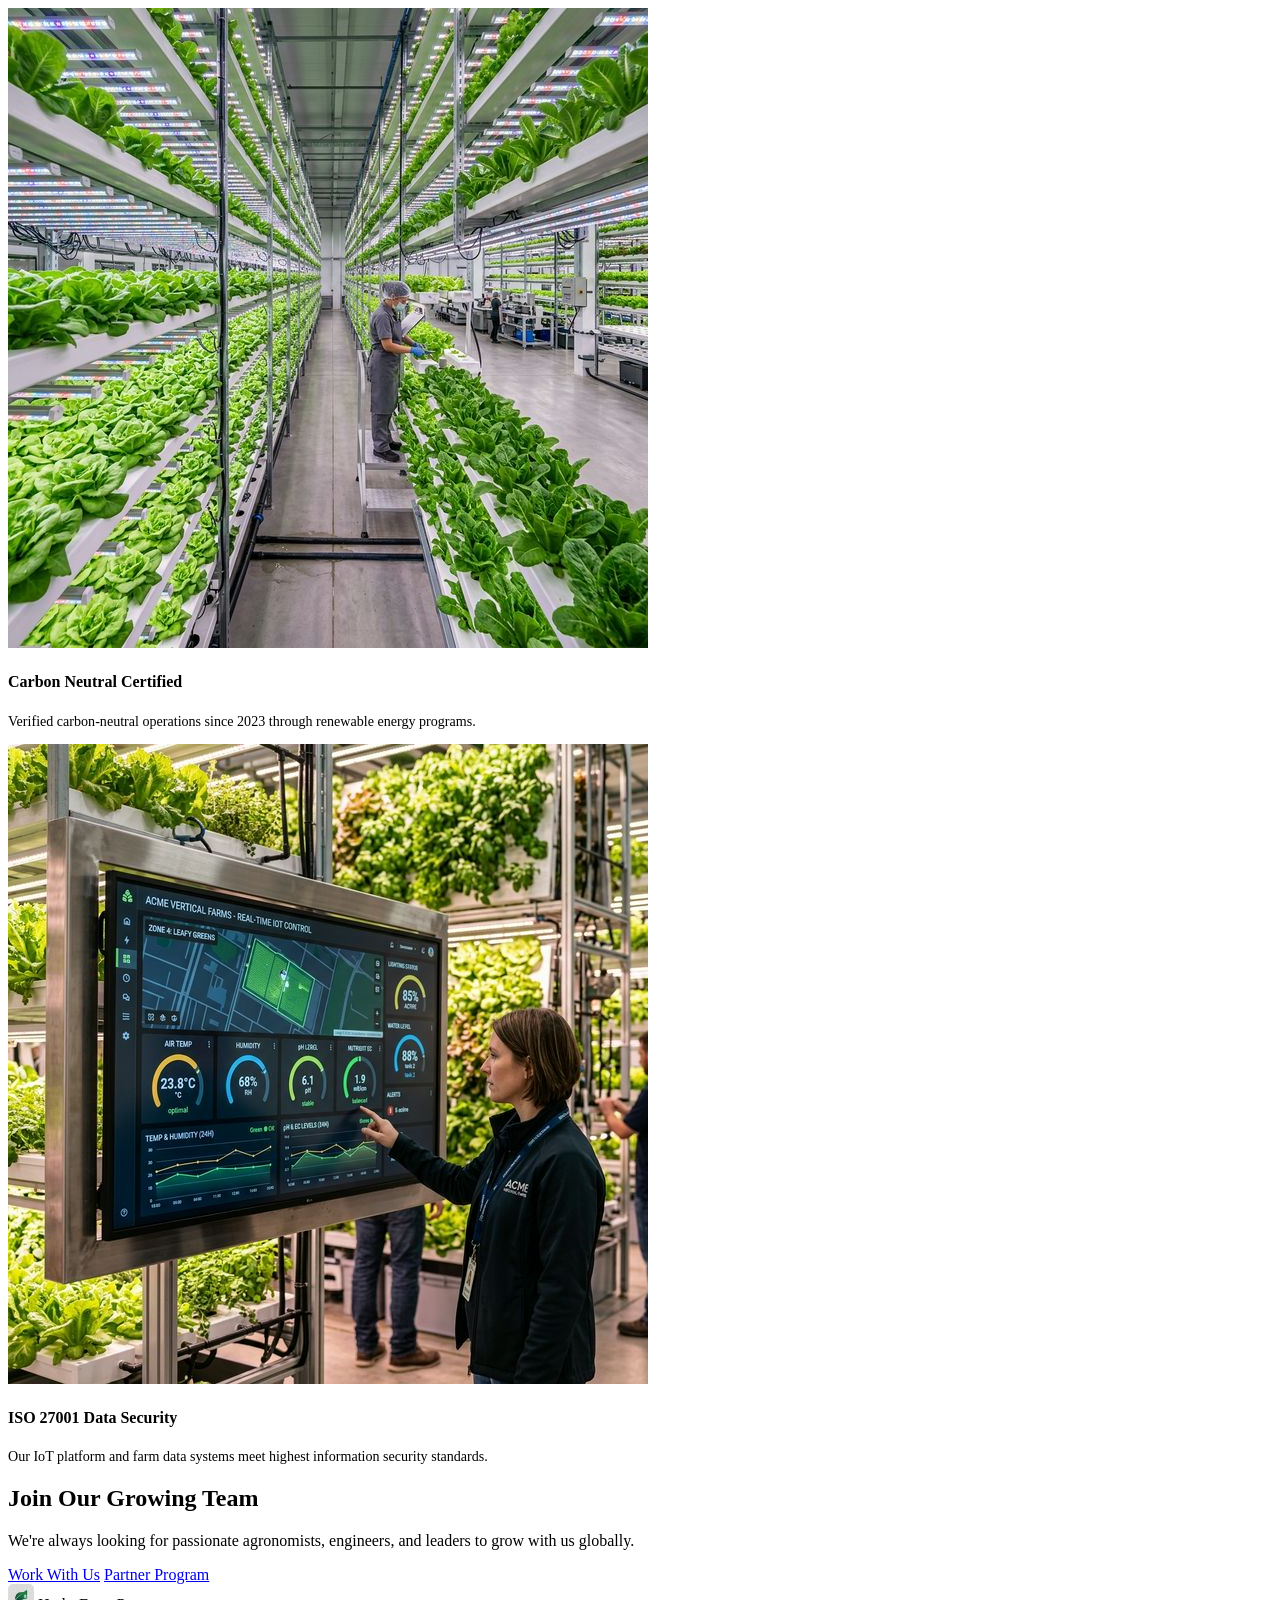
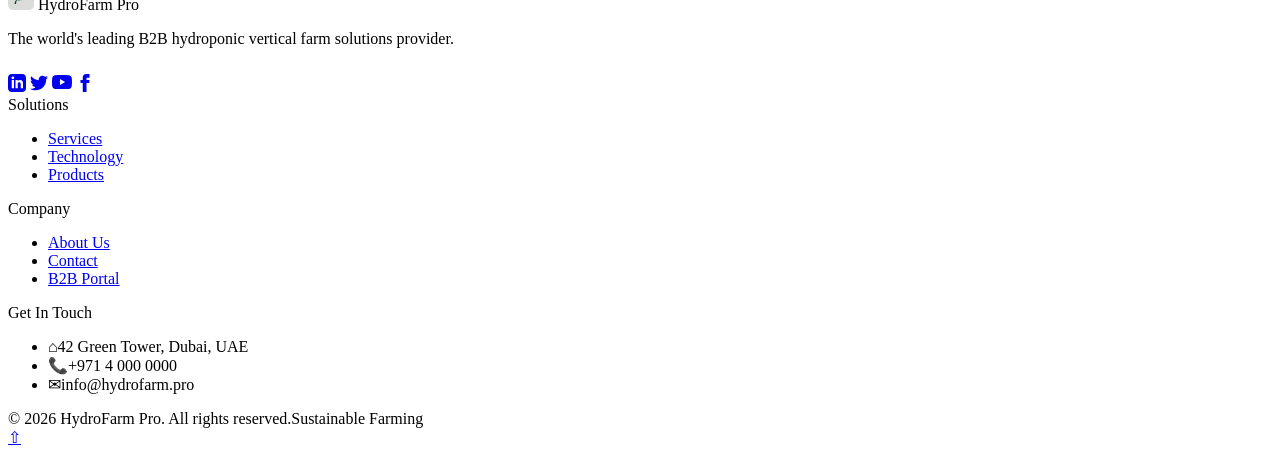
==== commit 53c20e19: "add the css" ====
--- a/about.html
+++ b/about.html
@@ -1,164 +1,10 @@
-﻿<!DOCTYPE html>
+<!DOCTYPE html>
+<!DOCTYPE html>
 <html lang="en" data-theme="light">
 <head>
   <meta charset="UTF-8"/>
   <meta name="viewport" content="width=device-width, initial-scale=1.0"/>
-  <title>HydroFarm Pro â€” About Us</title>
-  <link rel="icon" href="images/logo_leaf.png" type="image/png"/>
-  <meta name="description" content="About HydroFarm Pro â€” mission, team, sustainability commitment, and certifications."/>
-  <link rel="stylesheet" href="css/style.css"/>
-  <link rel="stylesheet" href="css/nav.css"/>
-  <style>
-    .team-card { background:var(--bg-card); border-radius:var(--radius-lg); padding:2rem; text-align:center; border:1px solid var(--border-light); box-shadow:var(--shadow-card); transition:transform 0.3s,box-shadow 0.3s; }
-    .team-card:hover { transform:translateY(-6px); box-shadow:var(--shadow-lg); }
-    .team-avatar { width:90px; height:90px; border-radius:50%; object-fit:cover; margin:0 auto 1.2rem; display:block; }
-    .team-name { font-weight:700; font-size:1.05rem; margin-bottom:0.2rem; }
-    .team-role { font-size:0.85rem; color:var(--accent); font-weight:600; margin-bottom:0.8rem; }
-    .team-bio { font-size:0.88rem; color:var(--text-muted); line-height:1.6; }
-    .cert-card { background:var(--bg-card); border-radius:var(--radius); padding:1.8rem; border:2px solid var(--border-light); display:flex; align-items:center; gap:1.5rem; transition:border-color 0.3s,transform 0.3s; }
-    .cert-card:hover { border-color:var(--accent); transform:translateX(4px); }
-    .cert-icon { width:56px; height:56px; border-radius:12px; object-fit:cover; flex-shrink:0; }
-  </style>
-</head>
-<body>
-<!-- NAV -->
-<nav class="site-nav" id="site-nav">
-  <div class="nav-inner">
-    <a href="index.html" class="nav-logo"><div class="logo-icon"><img src="images/logo_leaf.png" alt="" style="width:28px;height:28px;object-fit:cover;border-radius:6px;"/></div><span class="logo-text">Hydro<span>Farm</span> Pro</span></a>
-    <div class="nav-links"><a href="index.html" class="nav-link">Home</a><a href="home2.html" class="nav-link">Home 2</a><a href="technology.html" class="nav-link">Technology</a><a href="services.html" class="nav-link">Services</a><a href="products.html" class="nav-link">Products</a><a href="about.html" class="nav-link">About</a><a href="contact.html" class="nav-link">Contact</a><a href="dashboard.html" class="nav-link">Dashboard</a></div>
-    <div class="nav-actions"><button class="icon-btn" data-theme-toggle>&#9681;</button><button class="icon-btn" data-rtl-toggle id="rtl-label">RTL</button><a href="contact.html" class="nav-quote-btn">Get a Quote</a>
-      <a href="signup.html" class="nav-link nav-signup-btn">Sign Up</a><button class="hamburger" id="hamburger"><span class="hamburger-line"></span><span class="hamburger-line"></span><span class="hamburger-line"></span></button></div>
-  </div>
-</nav>
-<div class="nav-overlay" id="nav-overlay"></div>
-<div class="mobile-menu" id="mobile-menu">
-  <div class="mobile-menu-header"><a href="index.html" class="nav-logo"><div class="logo-icon"><img src="images/logo_leaf.png" alt="" style="width:24px;height:24px;object-fit:cover;border-radius:5px;"/></div><span class="logo-text">Hydro<span>Farm</span> Pro</span></a><button class="mobile-close" id="mobile-close">&#10005;</button></div>
-  <nav class="mobile-nav-links"><a href="index.html">Home</a><a href="home2.html">Home 2</a><a href="technology.html">Technology</a><a href="services.html">Services</a><a href="products.html">Products</a><a href="about.html">About</a><a href="contact.html">Contact</a><a href="dashboard.html">Dashboard</a></nav>
-  <div class="mobile-toggles"><button class="icon-btn" data-theme-toggle>&#9681;</button><button class="icon-btn" data-rtl-toggle>RTL</button></div>
-  <div class="mobile-actions"><a href="signup.html" class="btn btn-primary">Sign Up Free</a><a href="contact.html" class="btn btn-outline">Get a Quote</a></div>
-</div>
-
-<!-- PAGE HERO -->
-<section class="page-hero">
-  <div class="container">
-    <nav class="breadcrumb"><a href="index.html">Home</a><span>/</span><span style="color:#fff;">About Us</span></nav>
-    <h1>We're Building the <span style="color:var(--accent2)">Future of Food</span></h1>
-    <p>Founded in 2018, HydroFarm Pro has grown into the world's most trusted B2B vertical farming solutions provider â€” with operations across 42 countries.</p>
-  </div>
-</section>
-
-<!-- COMPANY VISION -->
-<section class="section">
-  <div class="container">
-    <div class="grid-2" style="gap:5rem;align-items:center;">
-      <div class="reveal">
-        <div class="section-label">Our Vision</div>
-        <h2 class="section-title">Growing a <span class="text-gradient">Sustainable World</span></h2>
-        <p style="margin-bottom:1.5rem;">We envision a world where every city, every restaurant, and every community has access to fresh, locally-grown, chemical-free produce â€” grown with 90% less water than conventional farming.</p>
-        <p style="margin-bottom:2rem;">Our mission is to make vertical farming accessible, profitable, and scalable for businesses of all sizes.</p>
-        <div style="display:grid;grid-template-columns:repeat(auto-fit,minmax(120px,1fr));gap:2rem;">
-          <div><div style="font-family:'Outfit',sans-serif;font-size:2.5rem;font-weight:800;color:var(--primary);">2018</div><div style="font-size:0.88rem;color:var(--text-muted);">Founded</div></div>
-          <div><div style="font-family:'Outfit',sans-serif;font-size:2.5rem;font-weight:800;color:var(--primary);">42</div><div style="font-size:0.88rem;color:var(--text-muted);">Countries</div></div>
-          <div><div style="font-family:'Outfit',sans-serif;font-size:2.5rem;font-weight:800;color:var(--primary);">1,400+</div><div style="font-size:0.88rem;color:var(--text-muted);">Farms Installed</div></div>
-          <div><div style="font-family:'Outfit',sans-serif;font-size:2.5rem;font-weight:800;color:var(--primary);">200+</div><div style="font-size:0.88rem;color:var(--text-muted);">Experts Worldwide</div></div>
-        </div>
-      </div>
-      <div class="reveal reveal-delay-2">
-        <img src="images/about_sustainability.png" alt="Aerial view of sustainable hydroponic farm campus" style="width:100%;height:380px;object-fit:cover;border-radius:24px;box-shadow:var(--shadow-lg);"/>
-      </div>
-    </div>
-  </div>
-</section>
-
-<!-- SUSTAINABILITY -->
-<section class="section section-alt">
-  <div class="container">
-    <div class="text-center reveal">
-      <div class="section-label">Sustainability Mission</div>
-      <h2 class="section-title">Farming for <span class="text-gradient">Future Generations</span></h2>
-      <p class="section-sub">Every farm we install reduces the environmental footprint of food production.</p>
-    </div>
-    <div class="grid-3" style="margin-top:3rem;">
-      <div class="card reveal reveal-delay-1" style="text-align:center;">
-        <img src="images/hero_farm_overview.png" alt="Water conservation" style="width:100%;height:120px;object-fit:cover;border-radius:12px;margin-bottom:1rem;"/>
-        <h3>Water Conservation</h3>
-        <p>Our closed-loop systems save over <strong style="color:var(--accent)">2.8 billion litres</strong> of water annually across all installed farms.</p>
-      </div>
-      <div class="card reveal reveal-delay-2" style="text-align:center;">
-        <img src="images/product_nutrients.png" alt="Zero chemicals farming" style="width:100%;height:120px;object-fit:cover;border-radius:12px;margin-bottom:1rem;"/>
-        <h3>Zero Chemicals</h3>
-        <p>100% of our farms operate without chemical pesticides â€” producing safer food for families and protecting ecosystems.</p>
-      </div>
-      <div class="card reveal reveal-delay-3" style="text-align:center;">
-        <img src="images/about_sustainability.png" alt="Renewable energy integration" style="width:100%;height:120px;object-fit:cover;border-radius:12px;margin-bottom:1rem;"/>
-        <h3>Renewable Integration</h3>
-        <p>Our systems are designed to run on 100% renewable energy with solar and battery backup options.</p>
-      </div>
-    </div>
-    <div class="grid-4" style="margin-top:3rem;">
-      <div class="stat-card reveal reveal-delay-1"><div class="stat-number" data-counter="2800" data-suffix="M L">0</div><div class="stat-label">Water Saved Annually</div></div>
-      <div class="stat-card reveal reveal-delay-2"><div class="stat-number" data-counter="0" data-suffix=" Chemicals">0</div><div class="stat-label">Pesticides Used</div></div>
-      <div class="stat-card reveal reveal-delay-3"><div class="stat-number" data-counter="45" data-suffix="%">0%</div><div class="stat-label">Carbon Reduction vs. Traditional</div></div>
-      <div class="stat-card reveal reveal-delay-4"><div class="stat-number" data-counter="320" data-suffix=" MW">0</div><div class="stat-label">Solar Capacity Across Farms</div></div>
-    </div>
-  </div>
-</section>
-
-<!-- TEAM -->
-<section class="section">
-  <div class="container">
-    <div class="text-center reveal">
-      <div class="section-label">Our People</div>
-      <h2 class="section-title">Meet the <span class="text-gradient">Expert Team</span></h2>
-      <p class="section-sub">Agronomists, engineers, and business experts united by a passion for sustainable food systems.</p>
-    </div>
-    <div class="grid-4" style="margin-top:3rem;">
-      <div class="team-card reveal reveal-delay-1">
-        <img src="images/about_team.png" alt="Dr. Khalid Hassan" class="team-avatar"/>
-        <div class="team-name">Dr. Khalid Hassan</div>
-        <div class="team-role">Chief Executive Officer</div>
-        <div class="team-bio">20+ years in AgriTech. PhD in Plant Biology, Oxford. Former Head of R&D at GreenVenture Capital.</div>
-      </div>
-      <div class="team-card reveal reveal-delay-2">
-        <img src="images/about_team.png" alt="Layla Martinez" class="team-avatar" style="object-position:30% center;"/>
-        <div class="team-name">Layla Martinez</div>
-        <div class="team-role">Chief Technology Officer</div>
-        <div class="team-bio">IoT systems architect with 15 years building precision agriculture technology across 3 continents.</div>
-      </div>
-      <div class="team-card reveal reveal-delay-3">
-        <img src="images/about_team.png" alt="Amir Rashid" class="team-avatar" style="object-position:60% center;"/>
-        <div class="team-name">Amir Rashid</div>
-        <div class="team-role">Head of Operations</div>
-        <div class="team-bio">Farm operations specialist who has overseen 600+ installations across the Middle East, Africa, and Europe.</div>
-      </div>
-      <div class="team-card reveal reveal-delay-4">
-        <img src="images/about_team.png" alt="Dr. Sofia Patel" class="team-avatar" style="object-position:80% center;"/>
-        <div class="team-name">Dr. Sofia Patel</div>
-        <div class="team-role">Lead Agronomist</div>
-        <div class="team-bio">Hydroponic crop scientist with a library of 500+ proven growth recipes for commercial production.</div>
-      </div>
-    </div>
-  </div>
-</section>
-
-<!-- CERTIFICATIONS -->
-<section class="section section-alt">
-  <div class="container">
-    <div class="text-center reveal">
-      <div class="section-label">Trust &amp; Quality</div>
-      <h2 class="section-title">Internationally <span class="text-gradient">Certified</span></h2>
-      <p class="section-sub">Our systems meet the most stringent global standards.</p>
-    </div>
-    <div class="grid-2" style="margin-top:3rem;max-width:900px;margin-left:auto;margin-right:auto;gap:1.5rem;">
-      <div class="cert-card reveal reveal-delay-1">
-        <img src="images/logo_leaf.png" alt="ISO 9001" class="cert-icon"/>
-        <div><h4>ISO 9001:2015</h4><p style="font-size:0.88rem;color:var(--text-muted);">Quality management certified â€” ensuring consistent excellence in every project.</p></div>
-      </div>
-      <div class="cert-card reveal reveal-delay-2">
-        <img src="images/about_sustainability.png" alt="GlobalGAP" class="cert-icon"/>
-        <div><h4>GlobalG.A.P. Certified</h4><p style="font-size:0.88rem;color:var(--text-muted);">All produce meets GlobalG.A.P. standards for safe, sustainable agriculture.</p></div>
-      </div>
-      <div class="cert-card reveal reveal-delay-3">
+  <title>HydroFarm Pro - About Us</title>
         <img src="images/hero_farm_overview.png" alt="Carbon Neutral" class="cert-icon"/>
         <div><h4>Carbon Neutral Certified</h4><p style="font-size:0.88rem;color:var(--text-muted);">Verified carbon-neutral operations since 2023 through renewable energy programs.</p></div>
       </div>
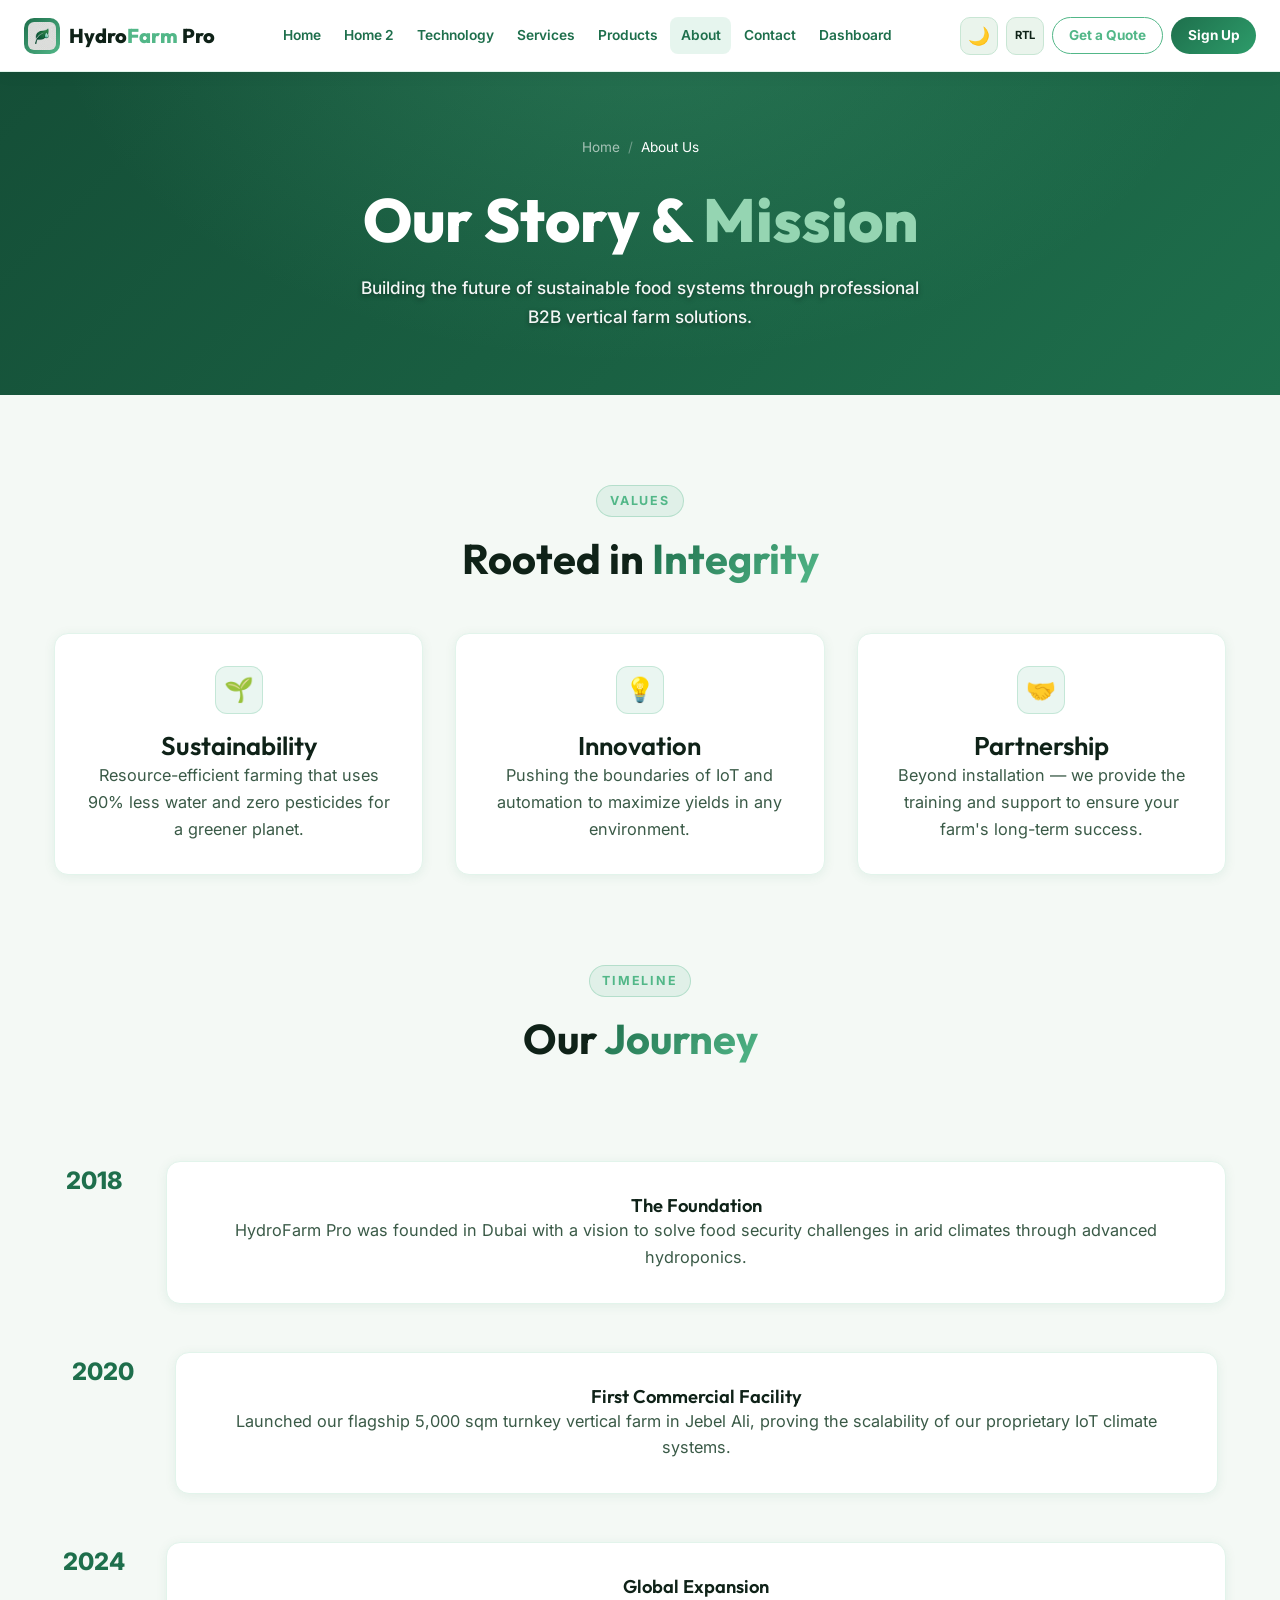
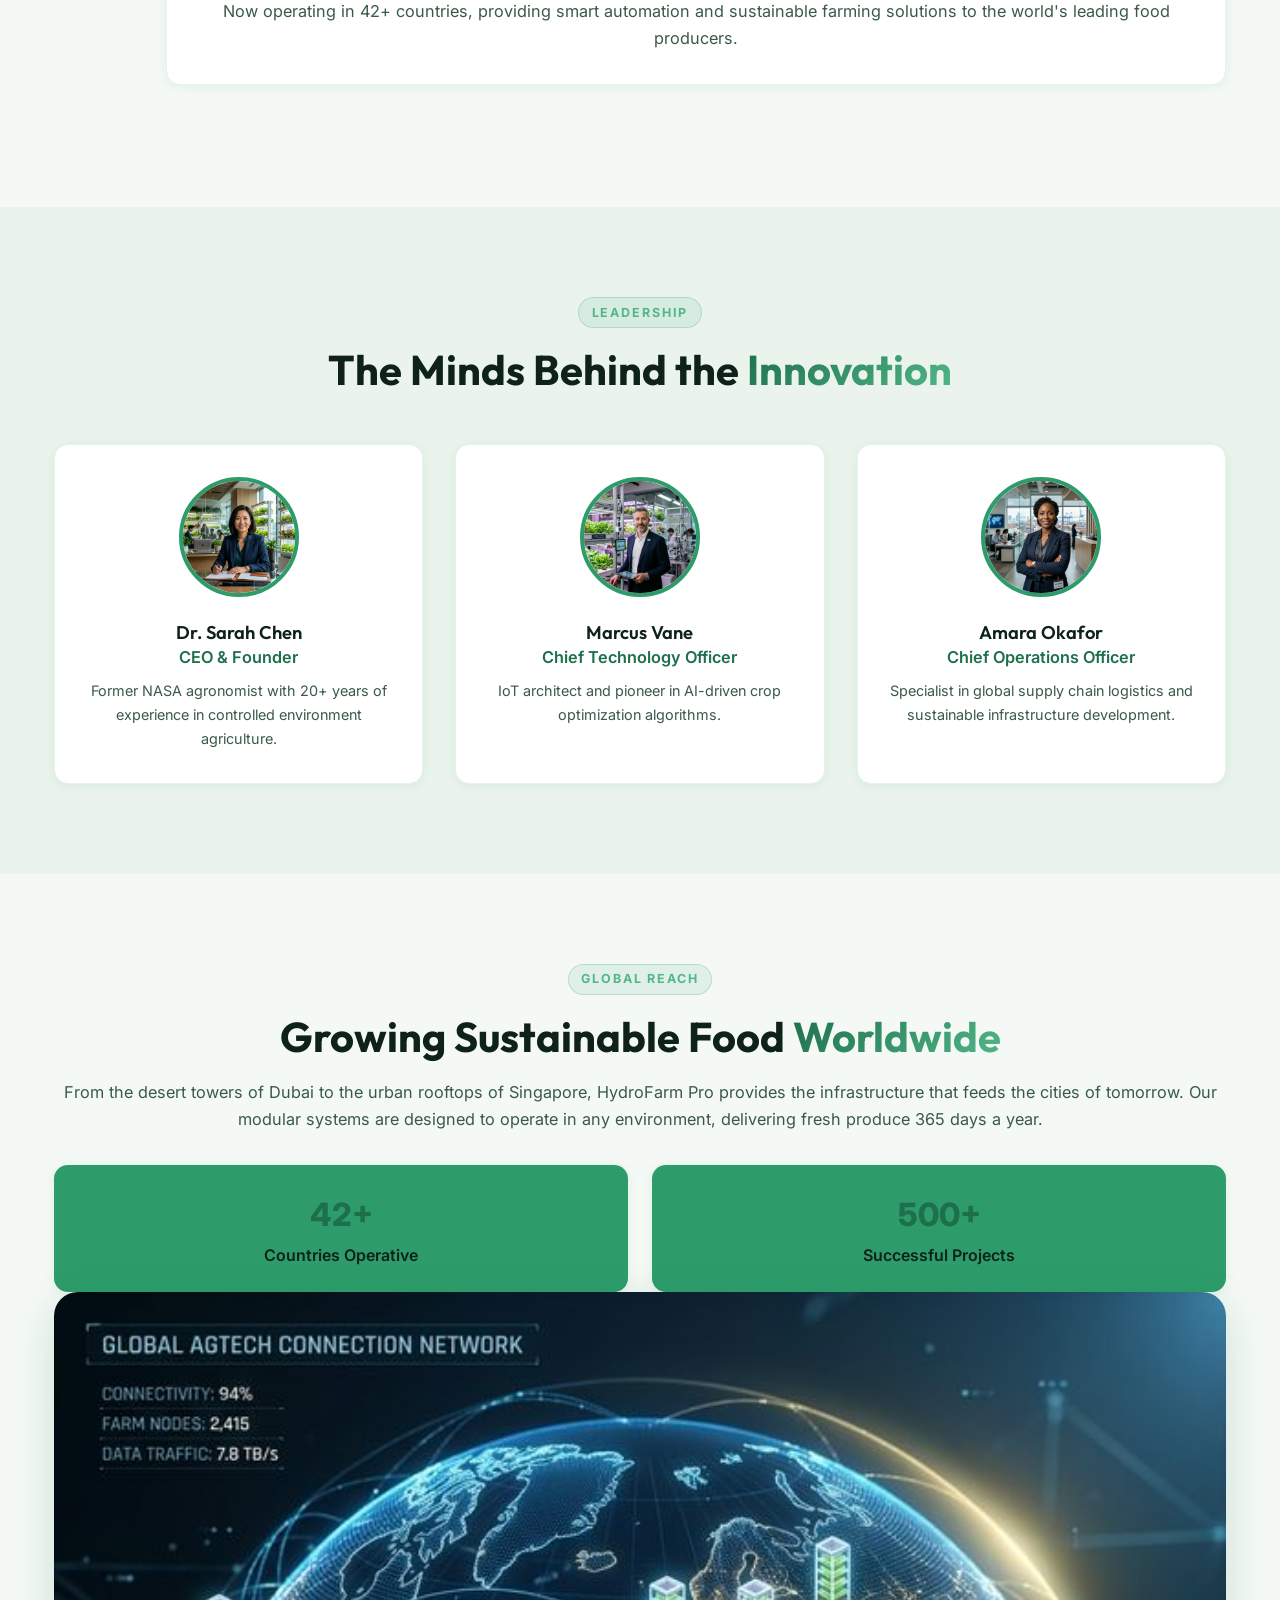
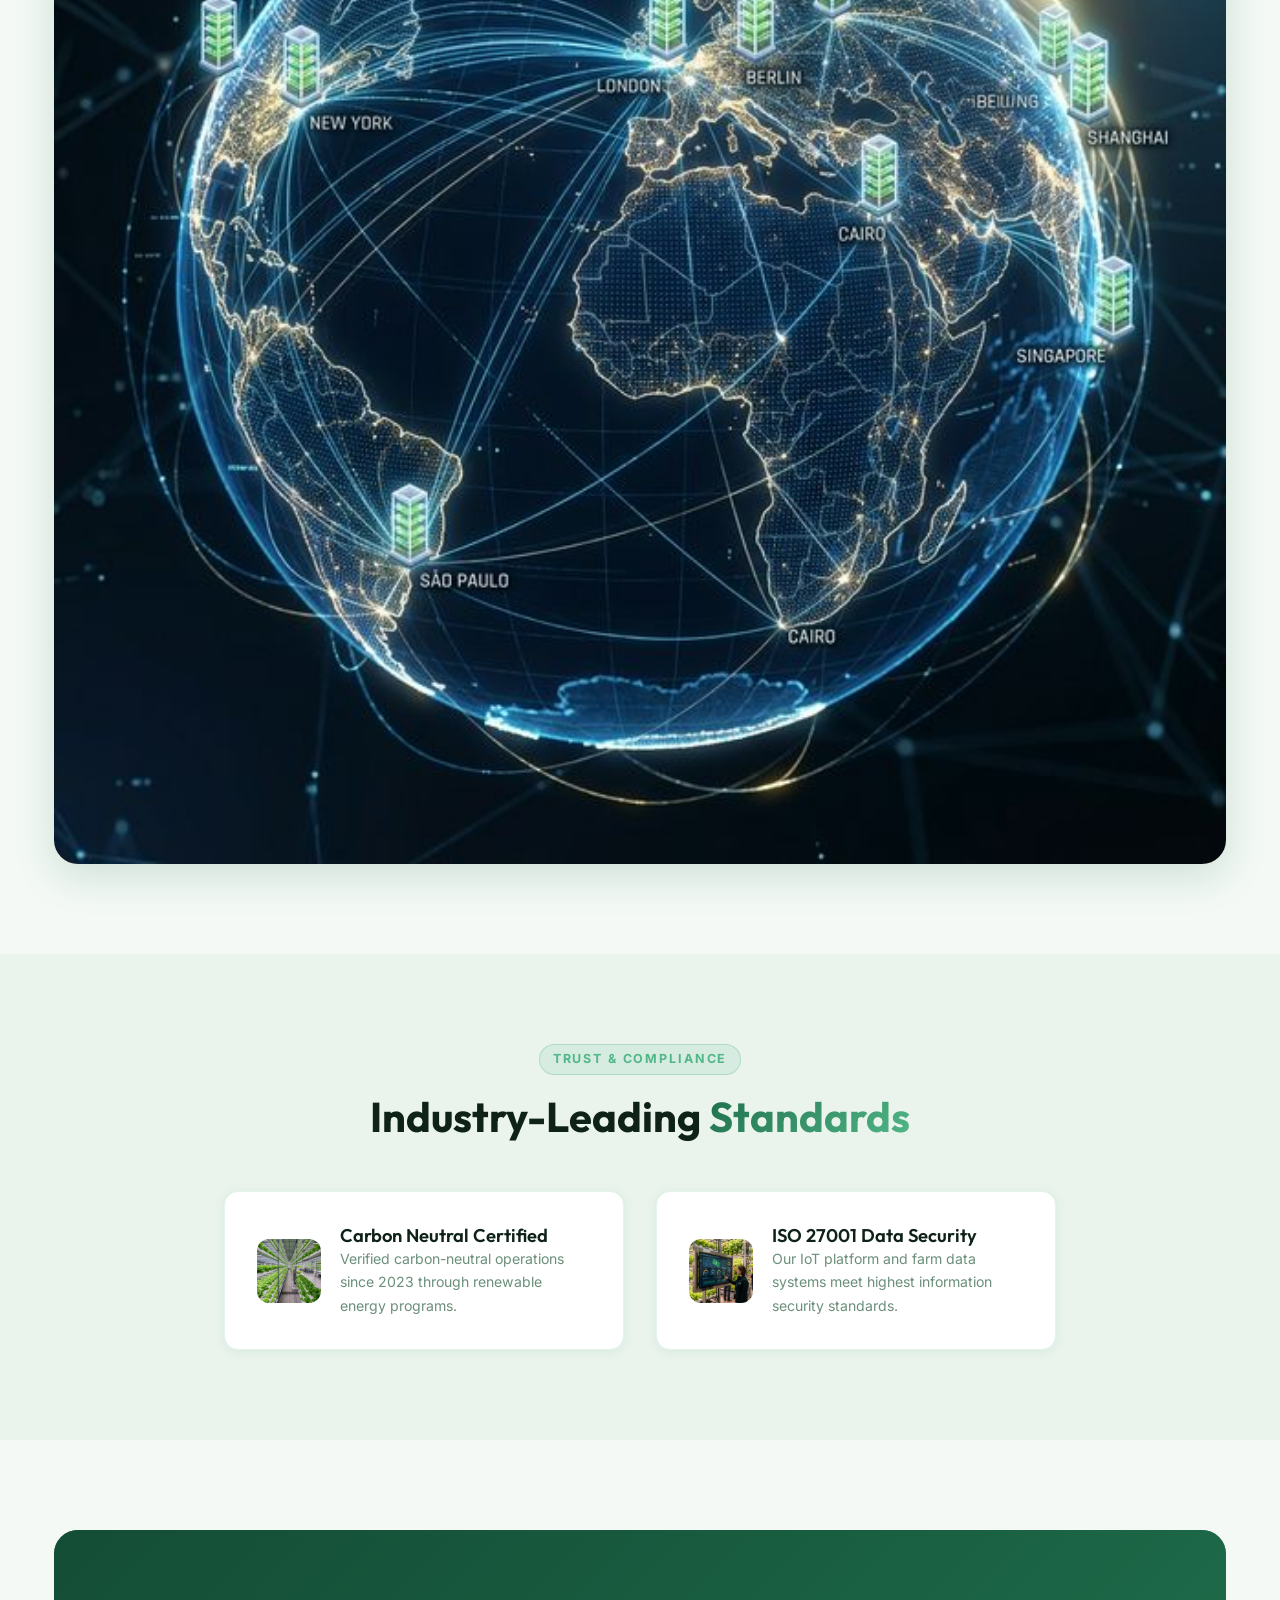
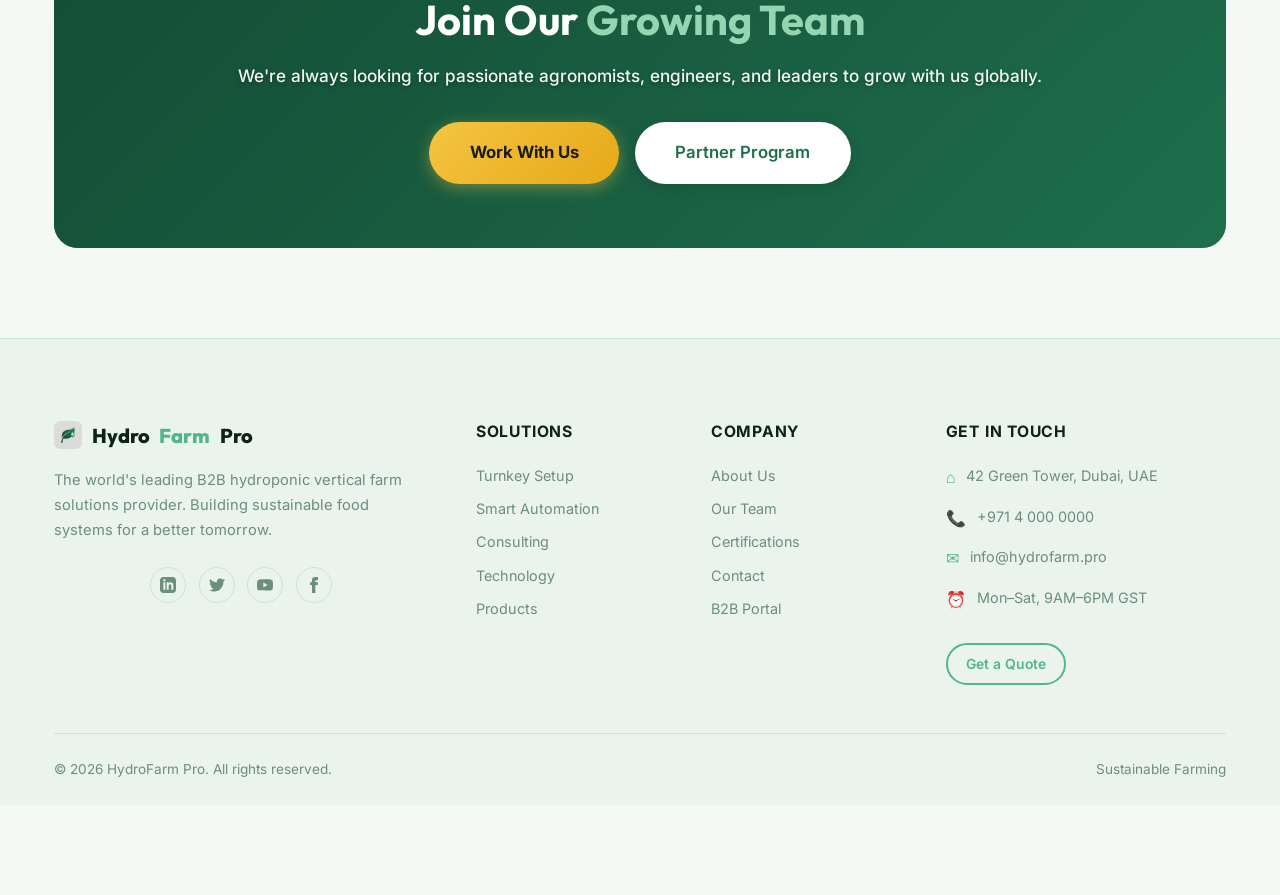
==== commit 87631cc3: "add the css" ====
--- a/about.html
+++ b/about.html
@@ -1,15 +1,176 @@
-<!DOCTYPE html>
 <!DOCTYPE html>
 <html lang="en" data-theme="light">
 <head>
   <meta charset="UTF-8"/>
   <meta name="viewport" content="width=device-width, initial-scale=1.0"/>
   <title>HydroFarm Pro - About Us</title>
-        <img src="images/hero_farm_overview.png" alt="Carbon Neutral" class="cert-icon"/>
+  <link rel="icon" href="images/logo_leaf.png" type="image/png"/>
+  <meta name="description" content="Learn about HydroFarm Pro, our mission to revolutionize vertical farming, and our commitment to sustainable agriculture."/>
+  <link rel="stylesheet" href="css/style.css"/>
+  <link rel="stylesheet" href="css/nav.css"/>
+</head>
+<body>
+<!-- NAV -->
+<nav class="site-nav" id="site-nav">
+  <div class="nav-inner">
+    <a href="index.html" class="nav-logo"><div class="logo-icon"><img src="images/logo_leaf.png" alt="" style="width:28px;height:28px;object-fit:cover;border-radius:6px;"/></div><span class="logo-text">Hydro<span>Farm</span> Pro</span></a>
+    <div class="nav-links">
+      <a href="index.html" class="nav-link">Home</a><a href="home2.html" class="nav-link">Home 2</a><a href="technology.html" class="nav-link">Technology</a><a href="services.html" class="nav-link">Services</a><a href="products.html" class="nav-link">Products</a><a href="about.html" class="nav-link">About</a><a href="contact.html" class="nav-link">Contact</a><a href="dashboard.html" class="nav-link">Dashboard</a>
+    </div>
+    <div class="nav-actions">
+      <button class="icon-btn" data-theme-toggle title="Toggle Dark Mode">&#9681;</button>
+      <button class="icon-btn" data-rtl-toggle id="rtl-label" title="Toggle RTL">RTL</button>
+      <a href="contact.html" class="nav-quote-btn">Get a Quote</a>
+      <a href="signup.html" class="nav-link nav-signup-btn">Sign Up</a>
+      <button class="hamburger" id="hamburger" aria-label="Open Menu"><span class="hamburger-line"></span><span class="hamburger-line"></span><span class="hamburger-line"></span></button>
+    </div>
+  </div>
+</nav>
+<div class="nav-overlay" id="nav-overlay"></div>
+<div class="mobile-menu" id="mobile-menu">
+  <div class="mobile-menu-header"><a href="index.html" class="nav-logo"><div class="logo-icon"><img src="images/logo_leaf.png" alt="" style="width:24px;height:24px;object-fit:cover;border-radius:5px;"/></div><span class="logo-text">Hydro<span>Farm</span> Pro</span></a><button class="mobile-close" id="mobile-close">&#10005;</button></div>
+  <nav class="mobile-nav-links"><a href="index.html">Home</a><a href="home2.html">Home 2</a><a href="technology.html">Technology</a><a href="services.html">Services</a><a href="products.html">Products</a><a href="about.html">About</a><a href="contact.html">Contact</a><a href="dashboard.html">Dashboard</a></nav>
+  <div class="mobile-toggles"><button class="icon-btn" data-theme-toggle>&#9681;</button><button class="icon-btn" data-rtl-toggle>RTL</button></div>
+  <div class="mobile-actions"><a href="signup.html" class="btn btn-primary">Sign Up Free</a><a href="contact.html" class="btn btn-outline">Get a Quote</a></div>
+</div>
+
+<!-- PAGE HERO -->
+<section class="page-hero">
+  <div class="container">
+    <nav class="breadcrumb"><a href="index.html">Home</a><span>/</span><span style="color:#fff;">About Us</span></nav>
+    <h1>Our Story &amp; <span style="color:var(--accent2)">Mission</span></h1>
+    <p>Building the future of sustainable food systems through professional B2B vertical farm solutions.</p>
+  </div>
+</section>
+
+<!-- CORE VALUES -->
+<section class="section">
+  <div class="container">
+    <div class="text-center reveal">
+      <div class="section-label">Values</div>
+      <h2 class="section-title">Rooted in <span class="text-gradient">Integrity</span></h2>
+    </div>
+    <div class="grid-3" style="margin-top:3rem;">
+      <div class="card reveal reveal-delay-1" style="text-align:center;">
+        <div class="icon-box-sm" style="margin-bottom:1rem; font-size:1.5rem;">🌱</div>
+        <h3>Sustainability</h3>
+        <p>Resource-efficient farming that uses 90% less water and zero pesticides for a greener planet.</p>
+      </div>
+      <div class="card reveal reveal-delay-2" style="text-align:center;">
+        <div class="icon-box-sm" style="margin-bottom:1rem; font-size:1.5rem;">💡</div>
+        <h3>Innovation</h3>
+        <p>Pushing the boundaries of IoT and automation to maximize yields in any environment.</p>
+      </div>
+      <div class="card reveal reveal-delay-3" style="text-align:center;">
+        <div class="icon-box-sm" style="margin-bottom:1rem; font-size:1.5rem;">🤝</div>
+        <h3>Partnership</h3>
+        <p>Beyond installation — we provide the training and support to ensure your farm's long-term success.</p>
+      </div>
+    </div>
+  </div>
+<!-- OUR JOURNEY -->
+<section class="section">
+  <div class="container">
+    <div class="text-center reveal">
+      <div class="section-label">Timeline</div>
+      <h2 class="section-title">Our <span class="text-gradient">Journey</span></h2>
+    </div>
+    <div class="timeline" style="margin-top:4rem;position:relative;padding:2rem 0;">
+      <div class="timeline-item reveal" style="margin-bottom:3rem;display:flex;gap:2rem;">
+        <div style="flex:0 0 80px;font-weight:800;font-size:1.5rem;color:var(--primary);">2018</div>
+        <div class="card" style="flex:1;">
+          <h4>The Foundation</h4>
+          <p>HydroFarm Pro was founded in Dubai with a vision to solve food security challenges in arid climates through advanced hydroponics.</p>
+        </div>
+      </div>
+      <div class="timeline-item reveal reveal-delay-1" style="margin-bottom:3rem;display:flex;gap:2rem;">
+        <div style="flex:0 0 80px;font-weight:800;font-size:1.5rem;color:var(--primary);">2020</div>
+        <div class="card" style="flex:1;">
+          <h4>First Commercial Facility</h4>
+          <p>Launched our flagship 5,000 sqm turnkey vertical farm in Jebel Ali, proving the scalability of our proprietary IoT climate systems.</p>
+        </div>
+      </div>
+      <div class="timeline-item reveal reveal-delay-2" style="display:flex;gap:2rem;">
+        <div style="flex:0 0 80px;font-weight:800;font-size:1.5rem;color:var(--primary);">2024</div>
+        <div class="card" style="flex:1;">
+          <h4>Global Expansion</h4>
+          <p>Now operating in 42+ countries, providing smart automation and sustainable farming solutions to the world's leading food producers.</p>
+        </div>
+      </div>
+    </div>
+  </div>
+</section>
+
+<!-- LEADERSHIP -->
+<section class="section section-alt">
+  <div class="container">
+    <div class="text-center reveal">
+      <div class="section-label">Leadership</div>
+      <h2 class="section-title">The Minds Behind the <span class="text-gradient">Innovation</span></h2>
+    </div>
+    <div class="grid-3" style="margin-top:3rem;">
+      <div class="card reveal reveal-delay-1" style="text-align:center;">
+         <img src="images/about_team_ceo.png" alt="CEO" style="width:120px;height:120px;border-radius:50%;object-fit:cover;margin:0 auto 1.5rem; border:4px solid var(--primary-light);"/>
+         <h4>Dr. Sarah Chen</h4>
+         <p style="color:var(--primary);font-weight:600;margin-bottom:0.5rem;">CEO & Founder</p>
+         <p style="font-size:0.9rem;">Former NASA agronomist with 20+ years of experience in controlled environment agriculture.</p>
+      </div>
+      <div class="card reveal reveal-delay-2" style="text-align:center;">
+         <img src="images/about_team_cto.png" alt="CTO" style="width:120px;height:120px;border-radius:50%;object-fit:cover;margin:0 auto 1.5rem; border:4px solid var(--primary-light);"/>
+         <h4>Marcus Vane</h4>
+         <p style="color:var(--primary);font-weight:600;margin-bottom:0.5rem;">Chief Technology Officer</p>
+         <p style="font-size:0.9rem;">IoT architect and pioneer in AI-driven crop optimization algorithms.</p>
+      </div>
+      <div class="card reveal reveal-delay-3" style="text-align:center;">
+         <img src="images/about_team_coo.png" alt="COO" style="width:120px;height:120px;border-radius:50%;object-fit:cover;margin:0 auto 1.5rem; border:4px solid var(--primary-light);"/>
+         <h4>Amara Okafor</h4>
+         <p style="color:var(--primary);font-weight:600;margin-bottom:0.5rem;">Chief Operations Officer</p>
+         <p style="font-size:0.9rem;">Specialist in global supply chain logistics and sustainable infrastructure development.</p>
+      </div>
+    </div>
+  </div>
+</section>
+
+<!-- GLOBAL FOOTPRINT -->
+<section class="section">
+  <div class="container">
+    <div class="grid-2-1 reveal" style="align-items:center;gap:4rem;">
+      <div>
+        <div class="section-label">Global reach</div>
+        <h2 class="section-title">Growing Sustainable Food <span class="text-gradient">Worldwide</span></h2>
+        <p style="margin-bottom:2rem;">From the desert towers of Dubai to the urban rooftops of Singapore, HydroFarm Pro provides the infrastructure that feeds the cities of tomorrow. Our modular systems are designed to operate in any environment, delivering fresh produce 365 days a year.</p>
+        <div class="grid-2" style="gap:1.5rem;">
+          <div class="card" style="padding:1.5rem;background:var(--primary-light);border:none;">
+            <div style="font-size:2rem;font-weight:800;color:var(--primary);">42+</div>
+            <div style="font-weight:600;">Countries Operative</div>
+          </div>
+          <div class="card" style="padding:1.5rem;background:var(--primary-light);border:none;">
+             <div style="font-size:2rem;font-weight:800;color:var(--primary);">500+</div>
+             <div style="font-weight:600;">Successful Projects</div>
+          </div>
+        </div>
+      </div>
+      <div class="reveal reveal-delay-2">
+         <img src="images/hero_global_reach.png" alt="Global footprint" style="width:100%;height:auto;border-radius:var(--radius-lg);box-shadow:var(--shadow-lg);"/>
+      </div>
+    </div>
+  </div>
+</section>
+
+<!-- STANDARDS -->
+<section class="section section-alt">
+  <div class="container">
+    <div class="text-center reveal">
+      <div class="section-label">Trust &amp; Compliance</div>
+      <h2 class="section-title">Industry-Leading <span class="text-gradient">Standards</span></h2>
+    </div>
+    <div style="display:flex;flex-wrap:wrap;justify-content:center;gap:2rem;margin-top:3rem;">
+      <div class="card reveal reveal-delay-1" style="display:flex;align-items:center;gap:1.2rem;flex:1 1 300px;max-width:400px;text-align:left;">
+        <img src="images/hero_farm_overview.png" alt="Carbon Neutral" style="width:64px;height:64px;border-radius:12px;object-fit:cover;"/>
         <div><h4>Carbon Neutral Certified</h4><p style="font-size:0.88rem;color:var(--text-muted);">Verified carbon-neutral operations since 2023 through renewable energy programs.</p></div>
       </div>
-      <div class="cert-card reveal reveal-delay-4">
-        <img src="images/tech_iot.png" alt="ISO 27001" class="cert-icon"/>
+      <div class="card reveal reveal-delay-2" style="display:flex;align-items:center;gap:1.2rem;flex:1 1 300px;max-width:400px;text-align:left;">
+        <img src="images/tech_iot.png" alt="ISO 27001" style="width:64px;height:64px;border-radius:12px;object-fit:cover;"/>
         <div><h4>ISO 27001 Data Security</h4><p style="font-size:0.88rem;color:var(--text-muted);">Our IoT platform and farm data systems meet highest information security standards.</p></div>
       </div>
     </div>
@@ -34,18 +195,57 @@
 <footer class="site-footer">
   <div class="container">
     <div class="footer-grid">
-      <div class="footer-brand"><div class="footer-logo"><img src="images/logo_leaf.png" alt="" style="width:26px;height:26px;object-fit:cover;border-radius:5px;"/> Hydro<span>Farm</span> Pro</div><p>The world's leading B2B hydroponic vertical farm solutions provider.</p><div class="social-links" style="margin-top:1.5rem;">          <a href="#" class="social-link" title="LinkedIn"><svg width="18" height="18" fill="currentColor" viewBox="0 0 24 24"><path d="M19 0h-14c-2.761 0-5 2.239-5 5v14c0 2.761 2.239 5 5 5h14c2.762 0 5-2.239 5-5v-14c0-2.761-2.238-5-5-5zm-11 19h-3v-11h3v11zm-1.5-12.268c-.966 0-1.75-.79-1.75-1.764s.784-1.764 1.75-1.764 1.75.79 1.75 1.764-.783 1.764-1.75 1.764zm13.5 12.268h-3v-5.604c0-3.368-4-3.113-4 0v5.604h-3v-11h3v1.765c1.396-2.586 7-2.777 7 2.476v6.759z"/></svg></a>
-          <a href="#" class="social-link" title="Twitter"><svg width="18" height="18" fill="currentColor" viewBox="0 0 24 24"><path d="M24 4.557c-.883.392-1.832.656-2.828.775 1.017-.609 1.798-1.574 2.165-2.724-.951.564-2.005.974-3.127 1.195-.897-.957-2.178-1.555-3.594-1.555-3.179 0-5.515 2.966-4.797 6.045-4.091-.205-7.719-2.165-10.148-5.144-1.29 2.213-.669 5.108 1.523 6.574-.806-.026-1.566-.247-2.229-.616-.054 2.281 1.581 4.415 3.949 4.89-.693.188-1.452.232-2.224.084.626 1.956 2.444 3.379 4.6 3.419-2.07 1.623-4.678 2.348-7.29 2.04 2.179 1.397 4.768 2.212 7.548 2.212 9.142 0 14.307-7.721 13.995-14.646.962-.695 1.797-1.562 2.457-2.549z"/></svg></a>
-          <a href="#" class="social-link" title="YouTube"><svg width="20" height="20" fill="currentColor" viewBox="0 0 24 24"><path d="M23.498 6.186a3.016 3.016 0 0 0-2.122-2.136C19.505 3.5 12 3.5 12 3.5s-7.505 0-9.377.55a3.016 3.016 0 0 0-2.122 2.136C0 8.07 0 12 0 12s0 3.93.501 5.814a3.016 3.016 0 0 0 2.122 2.136c1.871.55 9.377.55 9.377.55s7.505 0 9.377-.55a3.016 3.016 0 0 0 2.122-2.136C24 15.93 24 12 24 12s0-3.93-.502-5.814zM9.545 15.568V8.432L15.818 12l-6.273 3.568z"/></svg></a>
-          <a href="#" class="social-link" title="Facebook"><svg width="18" height="18" fill="currentColor" viewBox="0 0 24 24"><path d="M9 8h-3v4h3v12h5v-12h3.642l.358-4h-4v-1.667c0-.955.192-1.333 1.115-1.333h2.885v-5h-3.808c-3.596 0-5.192 1.583-5.192 4.615v3.385z"/></svg></a></div></div>
-      <div><div class="footer-heading">Solutions</div><ul class="footer-links"><li><a href="services.html">Services</a></li><li><a href="technology.html">Technology</a></li><li><a href="products.html">Products</a></li></ul></div>
-      <div><div class="footer-heading">Company</div><ul class="footer-links"><li><a href="about.html">About Us</a></li><li><a href="contact.html">Contact</a></li><li><a href="dashboard.html">B2B Portal</a></li></ul></div>
-      <div><div class="footer-heading">Get In Touch</div><ul class="footer-contact"><li><span>&#8962;</span><span>42 Green Tower, Dubai, UAE</span></li><li><span>&#128222;</span><span>+971 4 000 0000</span></li><li><span>&#9993;</span><span>info@hydrofarm.pro</span></li></ul></div>
-    </div>
-    <div class="footer-bottom"><span>&copy; 2026 HydroFarm Pro. All rights reserved.</span><span>Sustainable Farming</span></div>
+      <div class="footer-brand">
+        <div class="footer-logo">
+          <img src="images/logo_leaf.png" alt="HydroFarm Pro" style="width:28px;height:28px;object-fit:cover;border-radius:6px;"/>
+          Hydro<span>Farm</span> Pro
+        </div>
+        <p>The world's leading B2B hydroponic vertical farm solutions provider. Building sustainable food systems for a better tomorrow.</p>
+        <div class="social-links" style="margin-top:1.5rem;justify-content:center;">
+          <a href="#" class="social-link"><svg width="16" height="16" fill="currentColor" viewBox="0 0 24 24"><path d="M19 0h-14c-2.761 0-5 2.239-5 5v14c0 2.761 2.239 5 5 5h14c2.762 0 5-2.239 5-5v-14c0-2.761-2.238-5-5-5zm-11 19h-3v-11h3v11zm-1.5-12.268c-.966 0-1.75-.79-1.75-1.764s.784-1.764 1.75-1.764 1.75.79 1.75 1.764-.783 1.764-1.75 1.764zm13.5 12.268h-3v-5.604c0-3.368-4-3.113-4 0v5.604h-3v-11h3v1.765c1.396-2.586 7-2.777 7 2.476v6.759z"/></svg></a>
+          <a href="#" class="social-link"><svg width="16" height="16" fill="currentColor" viewBox="0 0 24 24"><path d="M24 4.557c-.883.392-1.832.656-2.828.775 1.017-.609 1.798-1.574 2.165-2.724-.951.564-2.005.974-3.127 1.195-.897-.957-2.178-1.555-3.594-1.555-3.179 0-5.515 2.966-4.797 6.045-4.091-.205-7.719-2.165-10.148-5.144-1.29 2.213-.669 5.108 1.523 6.574-.806-.026-1.566-.247-2.229-.616-.054 2.281 1.581 4.415 3.949 4.89-.693.188-1.452.232-2.224.084.626 1.956 2.444 3.379 4.6 3.419-2.07 1.623-4.678 2.348-7.29 2.04 2.179 1.397 4.768 2.212 7.548 2.212 9.142 0 14.307-7.721 13.995-14.646.962-.695 1.797-1.562 2.457-2.549z"/></svg></a>
+          <a href="#" class="social-link"><svg width="16" height="16" fill="currentColor" viewBox="0 0 24 24"><path d="M23.498 6.186a3.016 3.016 0 0 0-2.122-2.136C19.505 3.5 12 3.5 12 3.5s-7.505 0-9.377.55a3.016 3.016 0 0 0-2.122 2.136C0 8.07 0 12 0 12s0 3.93.501 5.814a3.016 3.016 0 0 0 2.122 2.136c1.871.55 9.377.55 9.377.55s7.505 0 9.377-.55a3.016 3.016 0 0 0 2.122-2.136C24 15.93 24 12 24 12s0-3.93-.502-5.814zM9.545 15.568V8.432L15.818 12l-6.273 3.568z"/></svg></a>
+          <a href="#" class="social-link"><svg width="16" height="16" fill="currentColor" viewBox="0 0 24 24"><path d="M9 8h-3v4h3v12h5v-12h3.642l.358-4h-4v-1.667c0-.955.192-1.333 1.115-1.333h2.885v-5h-3.808c-3.596 0-5.192 1.583-5.192 4.615v3.385z"/></svg></a>
+        </div>
+      </div>
+      <div>
+        <div class="footer-heading">Solutions</div>
+        <ul class="footer-links">
+          <li><a href="services.html">Turnkey Setup</a></li>
+          <li><a href="services.html">Smart Automation</a></li>
+          <li><a href="services.html">Consulting</a></li>
+          <li><a href="technology.html">Technology</a></li>
+          <li><a href="products.html">Products</a></li>
+        </ul>
+      </div>
+      <div>
+        <div class="footer-heading">Company</div>
+        <ul class="footer-links">
+          <li><a href="about.html">About Us</a></li>
+          <li><a href="about.html">Our Team</a></li>
+          <li><a href="about.html">Certifications</a></li>
+          <li><a href="contact.html">Contact</a></li>
+          <li><a href="dashboard.html">B2B Portal</a></li>
+        </ul>
+      </div>
+      <div>
+        <div class="footer-heading">Get In Touch</div>
+        <ul class="footer-contact">
+          <li><span>&#8962;</span><span>42 Green Tower, Dubai, UAE</span></li>
+          <li><span>&#128222;</span><span>+971 4 000 0000</span></li>
+          <li><span>&#9993;</span><span>info@hydrofarm.pro</span></li>
+          <li><span>&#9200;</span><span>Mon–Sat, 9AM–6PM GST</span></li>
+        </ul>
+        <a href="contact.html" class="btn btn-outline btn-sm" style="margin-top:1rem;">Get a Quote</a>
+      </div>
+    </div>
+    <div class="footer-bottom">
+      <span>&copy; 2026 HydroFarm Pro. All rights reserved.</span>
+      <span>Sustainable Farming</span>
+    </div>
   </div>
 </footer>
-<a href="#" class="back-to-top" id="back-to-top">&#8679;</a>
+<a href="#" class="back-to-top" id="back-to-top" title="Back to Top">&#8679;</a>
 <script src="js/main.js"></script>
 </body>
 </html>
--- a/css/style.css
+++ b/css/style.css
@@ -0,0 +1,570 @@
+/* ============================================================
+   HYDROPONIC VERTICAL FARM — Global Stylesheet
+   ============================================================ */
+
+/* Google Fonts */
+@import url('https://fonts.googleapis.com/css2?family=Inter:wght@300;400;500;600;700&family=Outfit:wght@400;600;700;800;900&display=swap');
+
+/* ── CSS Variables (Light Theme) ── */
+:root {
+  --primary:       #1e6f4c;
+  --primary-dark:  #144d36;
+  --primary-light: #2d9c6a;
+  --accent:        #52b788;
+  --accent2:       #95d5b2;
+  --lime:          #74c69d;
+  --gold:          #f4c542;
+
+  --bg:            #f4f9f5;
+  --bg-alt:        #eaf4ec;
+  --bg-card:       #ffffff;
+  --bg-nav:        #ffffff;
+  --bg-footer:     #0d2a1a;
+
+  --text-primary:  #0f2218;
+  --text-secondary:#3a5a47;
+  --text-muted:    #6b8f7a;
+  --text-invert:   #ffffff;
+  --text-nav:      #1e6f4c;
+
+  --border:        #c8e6d4;
+  --border-light:  #e2f4eb;
+  --shadow:        0 4px 20px rgba(30,111,76,0.10);
+  --shadow-lg:     0 12px 40px rgba(30,111,76,0.18);
+  --shadow-card:   0 2px 12px rgba(30,111,76,0.08);
+
+  --radius:        14px;
+  --radius-sm:     8px;
+  --radius-lg:     24px;
+  --transition:    0.3s ease;
+  --nav-height:    72px;
+}
+
+/* ── Dark Theme ── */
+[data-theme="dark"] {
+  --bg:            #0d1f17;
+  --bg-alt:        #0f2a1c;
+  --bg-card:       #152b1e;
+  --bg-nav:        #0d1f17;
+  --bg-footer:     #050f0a;
+
+  --text-primary:  #e8f5ee;
+  --text-secondary:#a8d5bb;
+  --text-muted:    #6b9b7e;
+  --text-nav:      #74c69d;
+
+  --border:        #1e4432;
+  --border-light:  #1a3828;
+  --shadow:        0 4px 20px rgba(0,0,0,0.4);
+  --shadow-lg:     0 12px 40px rgba(0,0,0,0.5);
+  --shadow-card:   0 2px 12px rgba(0,0,0,0.3);
+}
+
+/* ── Reset ── */
+*, *::before, *::after { box-sizing: border-box; margin: 0; padding: 0; }
+html { scroll-behavior: smooth; font-size: 16px; }
+body {
+  font-family: 'Inter', sans-serif;
+  background: var(--bg);
+  color: var(--text-primary);
+  line-height: 1.65;
+  transition: background var(--transition), color var(--transition);
+  overflow-x: hidden;
+  text-align: center; /* Global centering as requested */
+}
+[dir="rtl"] { direction: rtl; }
+[dir="rtl"] .nav-links { flex-direction: row-reverse; }
+img { max-width: 100%; display: block; }
+a { text-decoration: none; color: inherit; }
+ul { list-style: none; }
+button { cursor: pointer; border: none; background: none; font-family: inherit; }
+input, textarea, select { font-family: inherit; }
+
+/* ── Typography ── */
+h1,h2,h3,h4,h5,h6 { font-family: 'Outfit', sans-serif; line-height: 1.25; color: var(--text-primary); }
+h1 { font-size: clamp(2.2rem, 5vw, 3.8rem); font-weight: 800; }
+h2 { font-size: clamp(1.7rem, 3.5vw, 2.6rem); font-weight: 700; }
+h3 { font-size: clamp(1.25rem, 2.5vw, 1.6rem); font-weight: 600; }
+h4 { font-size: 1.15rem; font-weight: 600; }
+p  { color: var(--text-secondary); font-size: 1.02rem; }
+
+/* ── Layout Utilities ── */
+.container { max-width: 1220px; margin: 0 auto; padding: 0 1.5rem; }
+.section { padding: 90px 0; }
+.section-alt { background: var(--bg-alt); }
+.section-dark { background: var(--primary-dark); }
+.text-center { text-align: center; }
+.text-left { text-align: left; }
+.text-right { text-align: right; }
+.text-gradient {
+  background: linear-gradient(135deg, var(--primary), var(--accent));
+  -webkit-background-clip: text; -webkit-text-fill-color: transparent; background-clip: text;
+}
+.flex { display: flex; }
+.flex-center { display: flex; align-items: center; justify-content: center; }
+.grid-2 { display: grid; grid-template-columns: repeat(2,1fr); gap: 2rem; }
+.grid-3 { display: grid; grid-template-columns: repeat(3,1fr); gap: 2rem; }
+.grid-4 { display: grid; grid-template-columns: repeat(4,1fr); gap: 1.5rem; }
+@media (max-width: 900px) {
+  .grid-4 { grid-template-columns: repeat(2,1fr); }
+  .grid-3 { grid-template-columns: repeat(2,1fr); }
+  .grid-3 > *:last-child:nth-child(odd) {
+    grid-column: 1 / -1;
+    justify-self: center;
+    width: calc(50% - 1rem);
+  }
+}
+@media (max-width: 600px) {
+  .grid-4, .grid-3, .grid-2 { grid-template-columns: 1fr; }
+  .grid-3 > *:last-child:nth-child(odd) {
+    grid-column: auto;
+    width: 100%;
+  }
+  .section { padding: 60px 0; }
+}
+
+/* ── Section Labels ── */
+.section-label {
+  display: inline-block;
+  font-size: 0.78rem;
+  font-weight: 700;
+  letter-spacing: 0.15em;
+  text-transform: uppercase;
+  color: var(--accent);
+  background: rgba(82,183,136,0.12);
+  border: 1px solid rgba(82,183,136,0.3);
+  padding: 0.35em 1em;
+  border-radius: 50px;
+  margin-bottom: 1rem;
+}
+.section-title { margin-bottom: 1rem; }
+.section-sub { color: var(--text-muted); max-width: 580px; margin: 0 auto 2.5rem; }
+
+/* ── Buttons ── */
+.btn {
+  display: inline-flex; align-items: center; gap: 0.5rem;
+  padding: 0.78em 1.8em;
+  border-radius: 50px;
+  font-weight: 600; font-size: 0.97rem;
+  transition: all var(--transition);
+  white-space: nowrap;
+}
+.btn-primary {
+  background: linear-gradient(135deg, var(--primary), var(--primary-light));
+  color: #fff;
+  box-shadow: 0 4px 16px rgba(30,111,76,0.35);
+}
+.btn-primary:hover { transform: translateY(-2px); box-shadow: 0 8px 24px rgba(30,111,76,0.45); }
+.btn-outline {
+  border: 2px solid var(--accent);
+  color: var(--accent);
+  background: transparent;
+}
+.btn-outline:hover { background: var(--accent); color: #fff; transform: translateY(-2px); }
+.btn-light {
+  background: #fff;
+  color: var(--primary);
+  box-shadow: 0 4px 16px rgba(0,0,0,0.12);
+}
+.btn-light:hover { background: var(--accent); color: #fff; transform: translateY(-2px); }
+.btn-gold {
+  background: linear-gradient(135deg, #f4c542, #e6a817);
+  color: #1a1a1a; font-weight: 700;
+  box-shadow: 0 4px 16px rgba(244,197,66,0.4);
+}
+.btn-gold:hover { transform: translateY(-2px); box-shadow: 0 8px 24px rgba(244,197,66,0.5); }
+.btn-lg { padding: 1em 2.4em; font-size: 1.05rem; }
+.btn-sm { padding: 0.55em 1.3em; font-size: 0.87rem; }
+
+/* ── Cards ── */
+.card {
+  background: var(--bg-card);
+  border-radius: var(--radius);
+  padding: 2rem;
+  border: 1px solid var(--border-light);
+  box-shadow: var(--shadow-card);
+  transition: transform var(--transition), box-shadow var(--transition);
+}
+.card:hover { transform: translateY(-6px); box-shadow: var(--shadow-lg); }
+.card-icon {
+  width: 56px; height: 56px;
+  border-radius: 14px;
+  background: linear-gradient(135deg, rgba(82,183,136,0.15), rgba(30,111,76,0.15));
+  display: flex; align-items: center; justify-content: center;
+  font-size: 1.6rem; margin-bottom: 1.2rem;
+}
+
+/* ── Stat Cards ── */
+.stat-card {
+  text-align: center; padding: 2.5rem 1.5rem;
+  background: var(--bg-card); border-radius: var(--radius);
+  border: 1px solid var(--border-light); box-shadow: var(--shadow-card);
+}
+.stat-number {
+  font-family: 'Outfit', sans-serif; font-size: 3rem; font-weight: 800;
+  background: linear-gradient(135deg, var(--primary), var(--accent));
+  -webkit-background-clip: text; -webkit-text-fill-color: transparent; background-clip: text;
+  line-height: 1;
+}
+.stat-label { color: var(--text-muted); font-size: 0.92rem; margin-top: 0.5rem; font-weight: 500; }
+
+/* ── Badge ── */
+.badge {
+  display: inline-block; font-size: 0.72rem; font-weight: 700;
+  padding: 0.2em 0.8em; border-radius: 50px;
+  background: rgba(82,183,136,0.15); color: var(--accent);
+}
+
+/* ── Tags ── */
+.tag {
+  display: inline-flex; align-items: center; gap: 0.3rem;
+  font-size: 0.82rem; font-weight: 500; padding: 0.3em 0.9em;
+  border-radius: 50px; background: var(--bg-alt);
+  color: var(--text-secondary); border: 1px solid var(--border);
+}
+
+/* ── Forms ── */
+.form-group { margin-bottom: 1.3rem; }
+.form-label { display: block; font-weight: 600; font-size: 0.9rem; margin-bottom: 0.5rem; color: var(--text-secondary); }
+.form-control {
+  width: 100%; padding: 0.75rem 1.1rem;
+  border: 1.5px solid var(--border);
+  border-radius: var(--radius-sm);
+  background: var(--bg);
+  color: var(--text-primary);
+  font-size: 0.97rem;
+  transition: border-color var(--transition), box-shadow var(--transition);
+}
+.form-control:focus {
+  outline: none; border-color: var(--accent);
+  box-shadow: 0 0 0 3px rgba(82,183,136,0.18);
+}
+textarea.form-control { resize: vertical; min-height: 130px; }
+select.form-control { appearance: none; cursor: pointer; }
+
+/* ── Hero ── */
+.hero {
+  min-height: 100vh;
+  padding-top: calc(var(--nav-height) + 3rem);
+  padding-bottom: 5rem;
+  position: relative;
+  display: flex; align-items: center;
+  overflow: hidden;
+}
+.hero-bg {
+  position: absolute; inset: 0; z-index: 0;
+  background: linear-gradient(135deg,#0b2318 0%,#1a4f33 50%,#0d2e1d 100%);
+}
+.hero-bg::after {
+  content: ''; position: absolute; inset: 0;
+  background: radial-gradient(ellipse 80% 60% at 60% 40%, rgba(82,183,136,0.2) 0%, transparent 70%);
+}
+.hero-pattern {
+  position: absolute; inset: 0;
+  background-image: radial-gradient(rgba(82,183,136,0.12) 1px, transparent 1px);
+  background-size: 32px 32px;
+  z-index: 1;
+}
+.hero .container { position: relative; z-index: 2; width: 100%; display: flex; flex-direction: column; align-items: center; justify-content: center; }
+.hero-content { max-width: 800px; text-align: center; }
+.hero h1 { color: #fff; margin-bottom: 1.3rem; }
+.hero p { color: rgba(255,255,255,0.95); font-weight: 500; text-shadow: 0 2px 5px rgba(0,0,0,0.4); font-size: 1.12rem; margin: 0 auto 2.2rem; max-width: 640px; }
+.hero-btns { display: flex; gap: 1rem; flex-wrap: wrap; justify-content: center; }
+@media (max-width: 600px) {
+  .hero-btns { flex-direction: column; align-items: stretch; width: 100%; padding: 0 1rem; }
+  .hero-btns .btn { width: 100%; justify-content: center; }
+}
+.hero-badge {
+  display: inline-flex; align-items: center; gap: 0.5rem;
+  background: rgba(82,183,136,0.18); border: 1px solid rgba(82,183,136,0.35);
+  color: var(--accent2); font-size: 0.82rem; font-weight: 600; letter-spacing: 0.1em;
+  padding: 0.45em 1.1em; border-radius: 50px; margin-bottom: 1.5rem;
+  text-transform: uppercase;
+}
+.hero-image {
+  position: absolute; right: 0; top: 50%; transform: translateY(-50%);
+  width: 48%; max-width: 640px; z-index: 2;
+  border-radius: 24px 0 0 24px; overflow: hidden;
+  box-shadow: -20px 0 60px rgba(0,0,0,0.4);
+}
+.hero-image img { width: 100%; height: 100%; object-fit: cover; }
+@media (max-width:1024px) { .hero-image { display: none; } }
+
+/* ── Floating Feature Chips ── */
+.floating-chips {
+  display: flex; flex-wrap: wrap; gap: 0.7rem; justify-content: center;
+  margin-top: 2rem;
+}
+.chip {
+  display: inline-flex; align-items: center; gap: 0.4rem;
+  background: rgba(82,183,136,0.12); border: 1px solid rgba(82,183,136,0.25);
+  color: var(--accent2); font-size: 0.83rem; font-weight: 500;
+  padding: 0.4em 1em; border-radius: 50px;
+}
+
+/* ── CTA Banner ── */
+.cta-banner {
+  background: linear-gradient(135deg, var(--primary-dark), var(--primary));
+  border-radius: var(--radius-lg); padding: 4rem 3rem;
+  text-align: center; position: relative; overflow: hidden;
+}
+.cta-banner::before {
+  content: ''; position: absolute; inset: 0;
+  background: linear-gradient(135deg, rgba(20,77,54,0.85), rgba(30,111,76,0.75));
+  z-index: 0;
+}
+.cta-banner.bg-image {
+  background-size: cover; background-position: center; border: none;
+}
+.cta-banner.bg-image::before {
+  background: linear-gradient(135deg, rgba(5,26,16,0.9), rgba(0,0,0,0.6));
+}
+.cta-banner > * { position: relative; z-index: 1; }
+.cta-banner h2 { color: #fff; margin-bottom: 1rem; }
+.cta-banner p { color: rgba(255,255,255,0.95); font-weight: 500; text-shadow: 0 2px 4px rgba(0,0,0,0.3); margin-bottom: 2rem; font-size: 1.08rem; }
+.cta-btns { display: flex; gap: 1rem; flex-wrap: wrap; justify-content: center; }
+@media (max-width: 600px) {
+  .cta-btns { flex-direction: column; align-items: stretch; width: 100%; padding: 0 1rem; }
+  .cta-btns .btn { width: 100%; justify-content: center; }
+}
+
+/* ── Timeline ── */
+.timeline {
+  position: relative;
+  display: flex; flex-wrap: wrap; gap: 0;
+  justify-content: center;
+}
+.timeline::before {
+  content: ''; position: absolute;
+  top: 36px; left: 10%; right: 10%;
+  height: 2px;
+  background: linear-gradient(90deg, var(--primary), var(--accent));
+  z-index: 0;
+}
+.timeline-step {
+  display: flex; flex-direction: column; align-items: center;
+  text-align: center; flex: 1; min-width: 140px; padding: 0 0.5rem;
+  position: relative; z-index: 1;
+}
+.timeline-num {
+  width: 72px; height: 72px; border-radius: 50%;
+  background: linear-gradient(135deg, var(--primary), var(--accent));
+  color: #fff; font-family: 'Outfit',sans-serif; font-size: 1.3rem; font-weight: 800;
+  display: flex; align-items: center; justify-content: center;
+  box-shadow: 0 4px 20px rgba(30,111,76,0.4);
+  border: 4px solid var(--bg);
+  margin-bottom: 1rem;
+}
+.timeline-title { font-weight: 700; font-size: 0.97rem; color: var(--text-primary); margin-bottom: 0.3rem; }
+.timeline-sub { font-size: 0.82rem; color: var(--text-muted); }
+
+/* ── Testimonials ── */
+.testimonial-card {
+  background: var(--bg-card); border-radius: var(--radius);
+  padding: 2rem; border: 1px solid var(--border-light);
+  box-shadow: var(--shadow-card);
+  display: flex; flex-direction: column;
+}
+.test-stars { color: var(--gold); font-size: 1.1rem; margin-bottom: 1rem; }
+.test-text { color: var(--text-secondary); font-style: italic; margin-bottom: 1.5rem; font-size: 0.97rem; }
+.test-author { display: flex; align-items: center; gap: 0.9rem; margin-top: auto; }
+.test-avatar {
+  width: 46px; height: 46px; border-radius: 50%;
+  background: linear-gradient(135deg, var(--primary), var(--accent));
+  display: flex; align-items: center; justify-content: center;
+  color: #fff; font-family: 'Outfit',sans-serif; font-weight: 700; font-size: 1rem;
+}
+.test-name { font-weight: 700; font-size: 0.95rem; }
+.test-role { font-size: 0.8rem; color: var(--text-muted); }
+
+/* ── Pricing Cards ── */
+.pricing-card {
+  background: var(--bg-card); border-radius: var(--radius-lg);
+  padding: 2.5rem 2rem; border: 2px solid var(--border-light);
+  box-shadow: var(--shadow-card); text-align: center;
+  transition: transform var(--transition), box-shadow var(--transition);
+  position: relative;
+}
+.pricing-card:hover { transform: translateY(-8px); box-shadow: var(--shadow-lg); }
+.pricing-card.featured { border-color: var(--accent); }
+.pricing-badge {
+  position: absolute; top: -14px; left: 50%; transform: translateX(-50%);
+  background: var(--accent); color: #fff; font-size: 0.78rem; font-weight: 700;
+  padding: 0.3em 1.1em; border-radius: 50px;
+}
+.pricing-price { font-family: 'Outfit',sans-serif; font-size: 3rem; font-weight: 800; line-height: 1; margin: 1.5rem 0; }
+.pricing-price sup { font-size: 1.2rem; vertical-align: super; }
+.pricing-list { text-align: left; margin: 1.5rem 0; display: inline-block; width: 100%; }
+.pricing-list li { padding: 0.5rem 0; font-size: 0.93rem; color: var(--text-secondary); border-bottom: 1px solid var(--border-light); display: flex; align-items: center; justify-content: center; gap: 0.6rem; }
+.pricing-list li::before { content: '✓'; color: var(--accent); font-weight: 700; }
+
+/* ── Accordion ── */
+.accordion-item { border-bottom: 1px solid var(--border); }
+.accordion-btn {
+  width: 100%; text-align: left; padding: 1.2rem 0;
+  display: flex; justify-content: space-between; align-items: center;
+  font-weight: 600; color: var(--text-primary); font-size: 1.02rem;
+  background: none; transition: color var(--transition);
+}
+.accordion-btn:hover { color: var(--accent); }
+.accordion-icon { font-size: 1.2rem; transition: transform var(--transition); }
+.accordion-item.open .accordion-icon { transform: rotate(45deg); }
+.accordion-body { display: none; padding-bottom: 1rem; color: var(--text-secondary); font-size: 0.97rem; }
+.accordion-item.open .accordion-body { display: block; }
+
+/* ── Page Hero (inner pages) ── */
+.page-hero {
+  background: linear-gradient(135deg, var(--primary-dark) 0%,var(--primary) 100%);
+  padding: calc(var(--nav-height) + 4rem) 0 4rem;
+  text-align: center; position: relative; overflow: hidden;
+}
+.page-hero::before {
+  content: ''; position: absolute; inset: 0;
+  background: radial-gradient(ellipse at 50% 0%, rgba(82,183,136,0.25), transparent 65%);
+}
+.page-hero .container { position: relative; z-index: 2; }
+.page-hero h1 { color: #fff; margin-bottom: 1rem; }
+.page-hero p { color: rgba(255,255,255,0.95); font-weight: 500; text-shadow: 0 2px 5px rgba(0,0,0,0.4); max-width: 560px; margin: 0 auto; font-size: 1.08rem; }
+.breadcrumb { display: flex; align-items: center; gap: 0.5rem; justify-content: center; margin-bottom: 1.5rem; font-size: 0.85rem; }
+.breadcrumb a { color: rgba(255,255,255,0.6); }
+.breadcrumb a:hover { color: var(--accent2); }
+.breadcrumb span { color: rgba(255,255,255,0.35); }
+
+/* ── Footer ── */
+.site-footer {
+  background: var(--bg-alt);
+  color: var(--text-secondary); padding: 5rem 0 0;
+  border-top: 1px solid var(--border);
+}
+.footer-grid {
+  display: grid; grid-template-columns: 2fr 1fr 1fr 1.5fr; gap: 3rem;
+  padding-bottom: 3rem; border-bottom: 1px solid var(--border);
+  text-align: left;
+}
+@media (max-width:900px) { .footer-grid { grid-template-columns: 1fr 1fr; gap: 2rem; } }
+@media (max-width:600px) { .footer-grid { grid-template-columns: 1fr; } }
+.footer-brand p { color: var(--text-muted); font-size: 0.92rem; margin-top: 1rem; line-height: 1.7; }
+.footer-logo { font-family: 'Outfit',sans-serif; font-size: 1.25rem; font-weight: 800; color: var(--text-primary); display: flex; align-items: center; gap: 0.6rem; }
+.footer-logo span { color: var(--accent); }
+.footer-heading { color: var(--text-primary); font-weight: 700; margin-bottom: 1.2rem; font-size: 0.98rem; letter-spacing: 0.05em; text-transform: uppercase; }
+.footer-links li { margin-bottom: 0.6rem; }
+.footer-links a { color: var(--text-muted); font-size: 0.9rem; transition: color var(--transition); display: flex; align-items: center; gap: 0.4rem; }
+.footer-links a:hover { color: var(--accent); }
+.footer-contact li { display: flex; gap: 0.7rem; margin-bottom: 0.9rem; color: var(--text-muted); font-size: 0.9rem; }
+.footer-contact li span:first-child { color: var(--accent); font-size: 1rem; flex-shrink: 0; }
+.footer-bottom {
+  padding: 1.5rem 0; text-align: center;
+  color: var(--text-muted); font-size: 0.85rem;
+  display: flex; justify-content: space-between; align-items: center; flex-wrap: wrap; gap: 0.5rem;
+}
+.social-links { display: flex; gap: 0.8rem; }
+.social-link {
+  width: 36px; height: 36px; border-radius: 50%;
+  background: var(--bg-alt); border: 1px solid var(--border);
+  display: flex; align-items: center; justify-content: center;
+  color: var(--text-muted); font-size: 0.9rem; font-weight: 700;
+  transition: all var(--transition); text-decoration: none;
+}
+.social-link:hover { background: var(--accent); border-color: var(--accent); color: #fff; transform: translateY(-2px); }
+
+/* ── Animations ── */
+@keyframes fadeUp {
+  from { opacity: 0; transform: translateY(28px); }
+  to   { opacity: 1; transform: translateY(0); }
+}
+@keyframes fadeIn {
+  from { opacity: 0; } to { opacity: 1; }
+}
+@keyframes pulse-glow {
+  0%,100% { box-shadow: 0 0 0 0 rgba(82,183,136,0.4); }
+  50% { box-shadow: 0 0 0 12px rgba(82,183,136,0); }
+}
+@keyframes float {
+  0%,100% { transform: translateY(0); }
+  50% { transform: translateY(-12px); }
+}
+@keyframes rotate-slow { from { transform: rotate(0deg); } to { transform: rotate(360deg); } }
+
+.animate-fadeUp { animation: fadeUp 0.7s ease both; }
+.animate-fadeIn { animation: fadeIn 0.7s ease both; }
+.reveal { opacity: 0; transform: translateY(28px); transition: opacity 0.7s ease, transform 0.7s ease; }
+.reveal.visible { opacity: 1; transform: translateY(0); }
+.reveal-delay-1 { transition-delay: 0.1s; }
+.reveal-delay-2 { transition-delay: 0.2s; }
+.reveal-delay-3 { transition-delay: 0.3s; }
+.reveal-delay-4 { transition-delay: 0.4s; }
+
+/* ── Misc ── */
+.divider { height: 1px; background: var(--border); margin: 2rem 0; }
+.highlight { color: var(--accent); }
+.icon-box {
+  width: 64px; height: 64px; border-radius: 18px;
+  background: linear-gradient(135deg, var(--primary), var(--accent));
+  display: flex; align-items: center; justify-content: center;
+  font-size: 1.8rem; margin-bottom: 1.2rem; flex-shrink: 0;
+}
+.icon-box-sm {
+  width: 48px; height: 48px; border-radius: 12px;
+  background: rgba(82,183,136,0.12); border: 1px solid rgba(82,183,136,0.25);
+  display: flex; align-items: center; justify-content: center;
+  font-size: 1.3rem; flex-shrink: 0; margin: 0 auto;
+}
+
+/* ── Industry / Feature Tabs ── */
+.tabs { display: flex; gap: 0.5rem; flex-wrap: wrap; justify-content: center; margin-bottom: 2.5rem; }
+.tab-btn {
+  padding: 0.55em 1.3em; border-radius: 50px;
+  font-size: 0.9rem; font-weight: 600; color: var(--text-muted);
+  background: var(--bg-alt); border: 1.5px solid var(--border);
+  cursor: pointer; transition: all var(--transition);
+}
+.tab-btn.active, .tab-btn:hover {
+  background: var(--primary); color: #fff; border-color: var(--primary);
+}
+.tab-panel { display: none; }
+.tab-panel.active { display: block; }
+
+/* ── Image Placeholder ── */
+.img-placeholder {
+  width: 100%; aspect-ratio: 16/9;
+  background: linear-gradient(135deg, var(--bg-alt), var(--bg-card));
+  border-radius: var(--radius); display: flex; align-items: center;
+  justify-content: center; font-size: 3rem; color: var(--accent);
+  border: 2px dashed var(--border);
+}
+
+/* ── Carousel ── */
+.carousel { position: relative; overflow: hidden; }
+.carousel-track {
+  display: flex; transition: transform 0.5s ease;
+}
+.carousel-slide { flex: 0 0 100%; }
+.carousel-controls { display: flex; gap: 0.8rem; justify-content: center; margin-top: 1.5rem; }
+.carousel-btn {
+  width: 44px; height: 44px; border-radius: 50%;
+  background: var(--bg-card); border: 2px solid var(--border);
+  display: flex; align-items: center; justify-content: center;
+  font-size: 1.2rem; color: var(--text-primary);
+  cursor: pointer; transition: all var(--transition);
+}
+.carousel-btn:hover { background: var(--primary); color: #fff; border-color: var(--primary); }
+.carousel-dots { display: flex; gap: 0.5rem; justify-content: center; margin-top: 1rem; }
+.dot { width: 8px; height: 8px; border-radius: 50%; background: var(--border); cursor: pointer; transition: background var(--transition), transform var(--transition); }
+.dot.active { background: var(--accent); transform: scale(1.4); }
+
+@media (max-width: 480px) {
+  .btn-lg { padding: 0.9em 1.4em; }
+}
+
+/* ── Back to Top ── */
+.back-to-top {
+  position: fixed; bottom: 2rem; right: 2rem;
+  width: 48px; height: 48px; border-radius: 50%;
+  background: var(--primary); color: #fff;
+  display: none; align-items: center; justify-content: center;
+  font-size: 1.3rem; box-shadow: var(--shadow-lg);
+  z-index: 999; transition: all var(--transition);
+  animation: pulse-glow 2s infinite;
+}
+.back-to-top.show { display: flex; }
+.back-to-top:hover { background: var(--accent); transform: translateY(-3px); }
--- a/css/nav.css
+++ b/css/nav.css
@@ -0,0 +1,194 @@
+/* ============================================================
+   HYDROPONIC FARM — Navigation Styles
+   ============================================================ */
+
+/* ── Nav Wrapper ── */
+.site-nav {
+  position: fixed; top: 0; left: 0; right: 0;
+  height: var(--nav-height);
+  background: var(--bg-nav);
+  border-bottom: 1px solid var(--border-light);
+  box-shadow: 0 2px 16px rgba(0,0,0,0.06);
+  z-index: 1000;
+  transition: background var(--transition), box-shadow var(--transition);
+}
+.site-nav.scrolled {
+  box-shadow: 0 4px 30px rgba(0,0,0,0.12);
+}
+.nav-inner {
+  max-width: 1400px; margin: 0 auto; padding: 0 1.5rem;
+  height: 100%;
+  display: flex; align-items: center; justify-content: space-between;
+  gap: 1rem;
+}
+
+/* ── Logo ── */
+.nav-logo {
+  display: flex; align-items: center; gap: 0.55rem;
+  font-family: 'Outfit', sans-serif; font-size: 1.25rem; font-weight: 800;
+  color: var(--text-primary); text-decoration: none;
+  white-space: nowrap; flex-shrink: 0;
+}
+.nav-logo .logo-icon {
+  width: 36px; height: 36px; border-radius: 10px;
+  background: linear-gradient(135deg, var(--primary), var(--accent));
+  display: flex; align-items: center; justify-content: center;
+  font-size: 1.1rem;
+}
+.nav-logo .logo-text span { color: var(--accent); }
+
+/* ── Desktop Nav Links ── */
+.nav-links {
+  display: flex; align-items: center; gap: 0.15rem;
+  flex: 1; justify-content: center;
+}
+.nav-link {
+  padding: 0.5em 0.75em;
+  border-radius: 8px;
+  font-size: 0.86rem; font-weight: 600;
+  color: var(--text-nav);
+  text-decoration: none;
+  transition: background var(--transition), color var(--transition);
+  white-space: nowrap;
+}
+.nav-link:hover { background: rgba(82,183,136,0.1); color: var(--accent); }
+.nav-link.active { background: rgba(82,183,136,0.14); color: var(--primary); }
+[data-theme="dark"] .nav-link.active { color: var(--accent); }
+
+/* ── Nav Actions (right side) ── */
+.nav-actions {
+  display: flex; align-items: center; gap: 0.5rem; flex-shrink: 0;
+}
+.nav-signup-btn {
+  padding: 0.5em 1.2em;
+  background: linear-gradient(135deg, var(--primary), var(--primary-light));
+  color: #fff !important; border-radius: 50px; font-size: 0.85rem; font-weight: 700;
+  transition: all var(--transition);
+}
+.nav-signup-btn:hover { transform: translateY(-1px); box-shadow: 0 4px 16px rgba(30,111,76,0.35); background: rgba(82,183,136,0.14) !important; color: var(--accent) !important; }
+
+.nav-quote-btn {
+  padding: 0.45em 1.2em;
+  border: 1.5px solid var(--accent);
+  color: var(--accent) !important; border-radius: 50px; font-size: 0.85rem; font-weight: 700;
+  transition: all var(--transition);
+  text-decoration: none;
+}
+.nav-quote-btn:hover { background: var(--accent); color: #fff !important; transform: translateY(-1px); box-shadow: 0 4px 16px rgba(82,183,136,0.25); }
+
+/* ── Icon Buttons (theme, RTL) ── */
+.icon-btn {
+  width: 38px; height: 38px; border-radius: 10px;
+  background: var(--bg-alt); border: 1.5px solid var(--border);
+  display: flex; align-items: center; justify-content: center;
+  font-size: 1.1rem; color: var(--text-primary);
+  cursor: pointer; transition: all var(--transition);
+  flex-shrink: 0;
+}
+.icon-btn:hover { background: var(--primary); color: #fff; border-color: var(--primary); }
+.icon-btn.active { background: var(--primary); color: #fff; border-color: var(--primary); }
+#rtl-label {
+  font-size: 0.7rem; font-weight: 700; line-height: 1;
+}
+
+/* ── Hamburger ── */
+.hamburger {
+  display: none;
+  flex-direction: column; justify-content: center; gap: 5px;
+  width: 40px; height: 40px; border-radius: 10px;
+  background: var(--bg-alt); border: 1.5px solid var(--border);
+  cursor: pointer; padding: 0 10px;
+  transition: background var(--transition);
+}
+.hamburger-line {
+  width: 100%; height: 2px;
+  background: var(--text-primary);
+  border-radius: 2px;
+  transition: all var(--transition);
+}
+.hamburger.open .hamburger-line:nth-child(1) { transform: rotate(45deg) translate(5px, 5px); }
+.hamburger.open .hamburger-line:nth-child(2) { opacity: 0; }
+.hamburger.open .hamburger-line:nth-child(3) { transform: rotate(-45deg) translate(5px, -5px); }
+
+/* ── Mobile Slide-in Menu ── */
+.mobile-menu {
+  position: fixed; top: 0; right: -100%;
+  width: min(340px, 90vw); height: 100vh;
+  background: var(--bg-card);
+  border-left: 1px solid var(--border);
+  box-shadow: -8px 0 40px rgba(0,0,0,0.15);
+  z-index: 2000;
+  display: flex; flex-direction: column;
+  padding: 0;
+  transition: right 0.35s cubic-bezier(0.4, 0, 0.2, 1);
+  overflow-y: auto;
+}
+[dir="rtl"] .mobile-menu { right: auto; left: -100%; border-left: none; border-right: 1px solid var(--border); box-shadow: 8px 0 40px rgba(0,0,0,0.15); }
+.mobile-menu.open { right: 0; }
+[dir="rtl"] .mobile-menu.open { left: 0; right: auto; }
+.mobile-menu-header {
+  display: flex; justify-content: space-between; align-items: center;
+  padding: 1.2rem 1.5rem;
+  border-bottom: 1px solid var(--border-light);
+  position: sticky; top: 0; background: var(--bg-card); z-index: 1;
+}
+.mobile-close {
+  width: 36px; height: 36px; border-radius: 8px;
+  background: var(--bg-alt); border: 1px solid var(--border);
+  display: flex; align-items: center; justify-content: center;
+  font-size: 1.2rem; cursor: pointer; color: var(--text-primary);
+  transition: all var(--transition);
+}
+.mobile-close:hover { background: #fee2e2; color: #ef4444; }
+.mobile-nav-links {
+  padding: 1rem 1rem;
+  flex: 1;
+}
+.mobile-nav-links a {
+  display: flex; align-items: center; gap: 0.9rem;
+  padding: 0.85rem 1rem; border-radius: 10px;
+  font-weight: 600; font-size: 1rem;
+  color: var(--text-primary); text-decoration: none;
+  transition: all var(--transition); margin-bottom: 0.2rem;
+}
+.mobile-nav-links a:hover, .mobile-nav-links a.active {
+  background: rgba(82,183,136,0.1); color: var(--primary);
+}
+[data-theme="dark"] .mobile-nav-links a:hover,
+[data-theme="dark"] .mobile-nav-links a.active { color: var(--accent); }
+.mobile-nav-links a .nav-icon { font-size: 1.2rem; width: 24px; }
+.mobile-nav-divider { height: 1px; background: var(--border-light); margin: 0.7rem 0.5rem; }
+.mobile-actions {
+  padding: 1rem 1.5rem 2rem;
+  border-top: 1px solid var(--border-light);
+  display: flex; flex-direction: column; gap: 0.7rem;
+}
+.mobile-actions .btn { justify-content: center; }
+.mobile-toggles {
+  display: flex; gap: 0.7rem; padding: 0.5rem 1.5rem;
+  border-top: 1px solid var(--border-light);
+}
+.mobile-toggles .icon-btn { flex: 1; border-radius: 10px; height: 42px; font-size: 1.2rem; }
+.mobile-toggle-label {
+  display: flex; flex-direction: column; align-items: center; gap: 2px;
+  font-size: 0.68rem; font-weight: 700; text-transform: uppercase;
+  color: var(--text-muted);
+}
+
+/* ── Overlay ── */
+.nav-overlay {
+  position: fixed; inset: 0; background: rgba(0,0,0,0);
+  z-index: 1500; pointer-events: none;
+  transition: background 0.35s ease;
+}
+.nav-overlay.show { background: rgba(0,0,0,0.45); pointer-events: all; }
+
+/* ── Responsive breakpoints ── */
+@media (max-width: 1180px) {
+  .nav-link { font-size: 0.82rem; padding: 0.5em 0.6em; }
+}
+@media (max-width: 1024px) {
+  .nav-links { display: none; }
+  .hamburger { display: flex; }
+  .nav-actions .icon-btn, .nav-actions .nav-signup-btn, .nav-actions .nav-quote-btn { display: none; }
+}
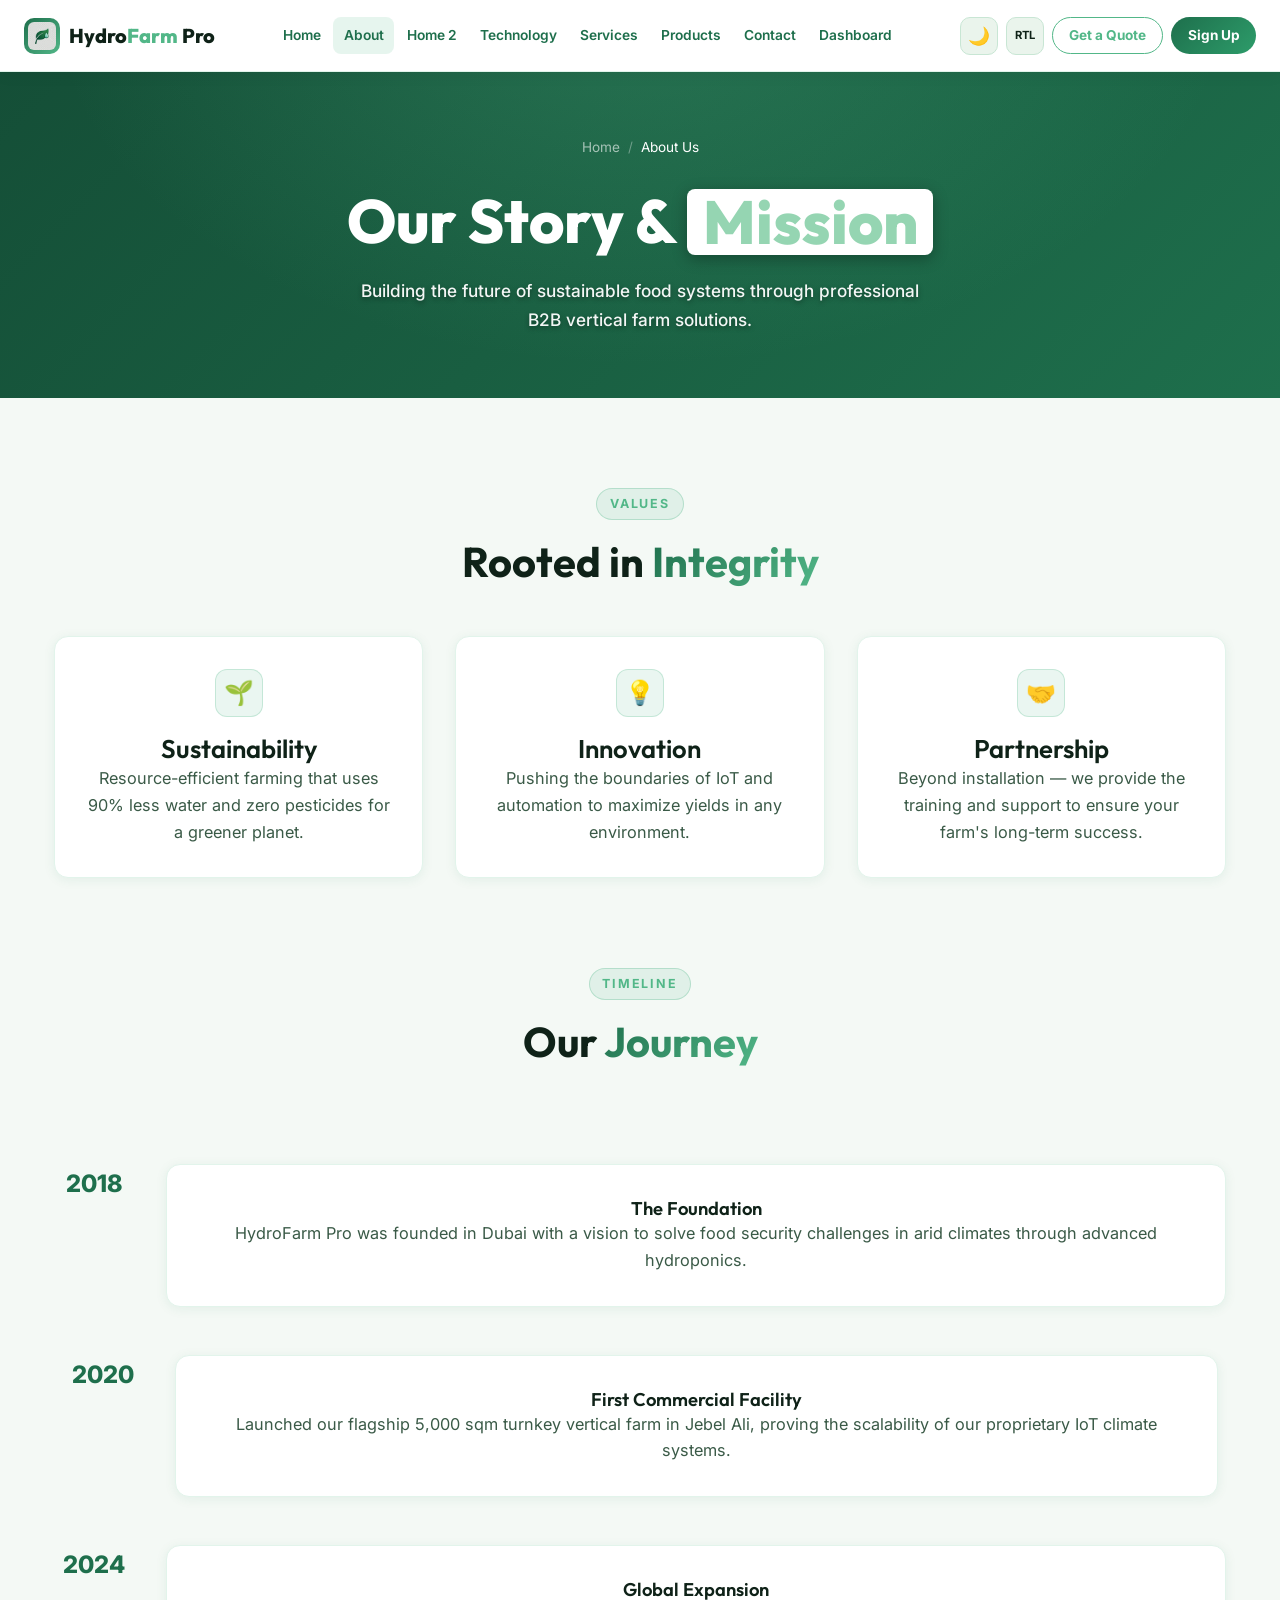
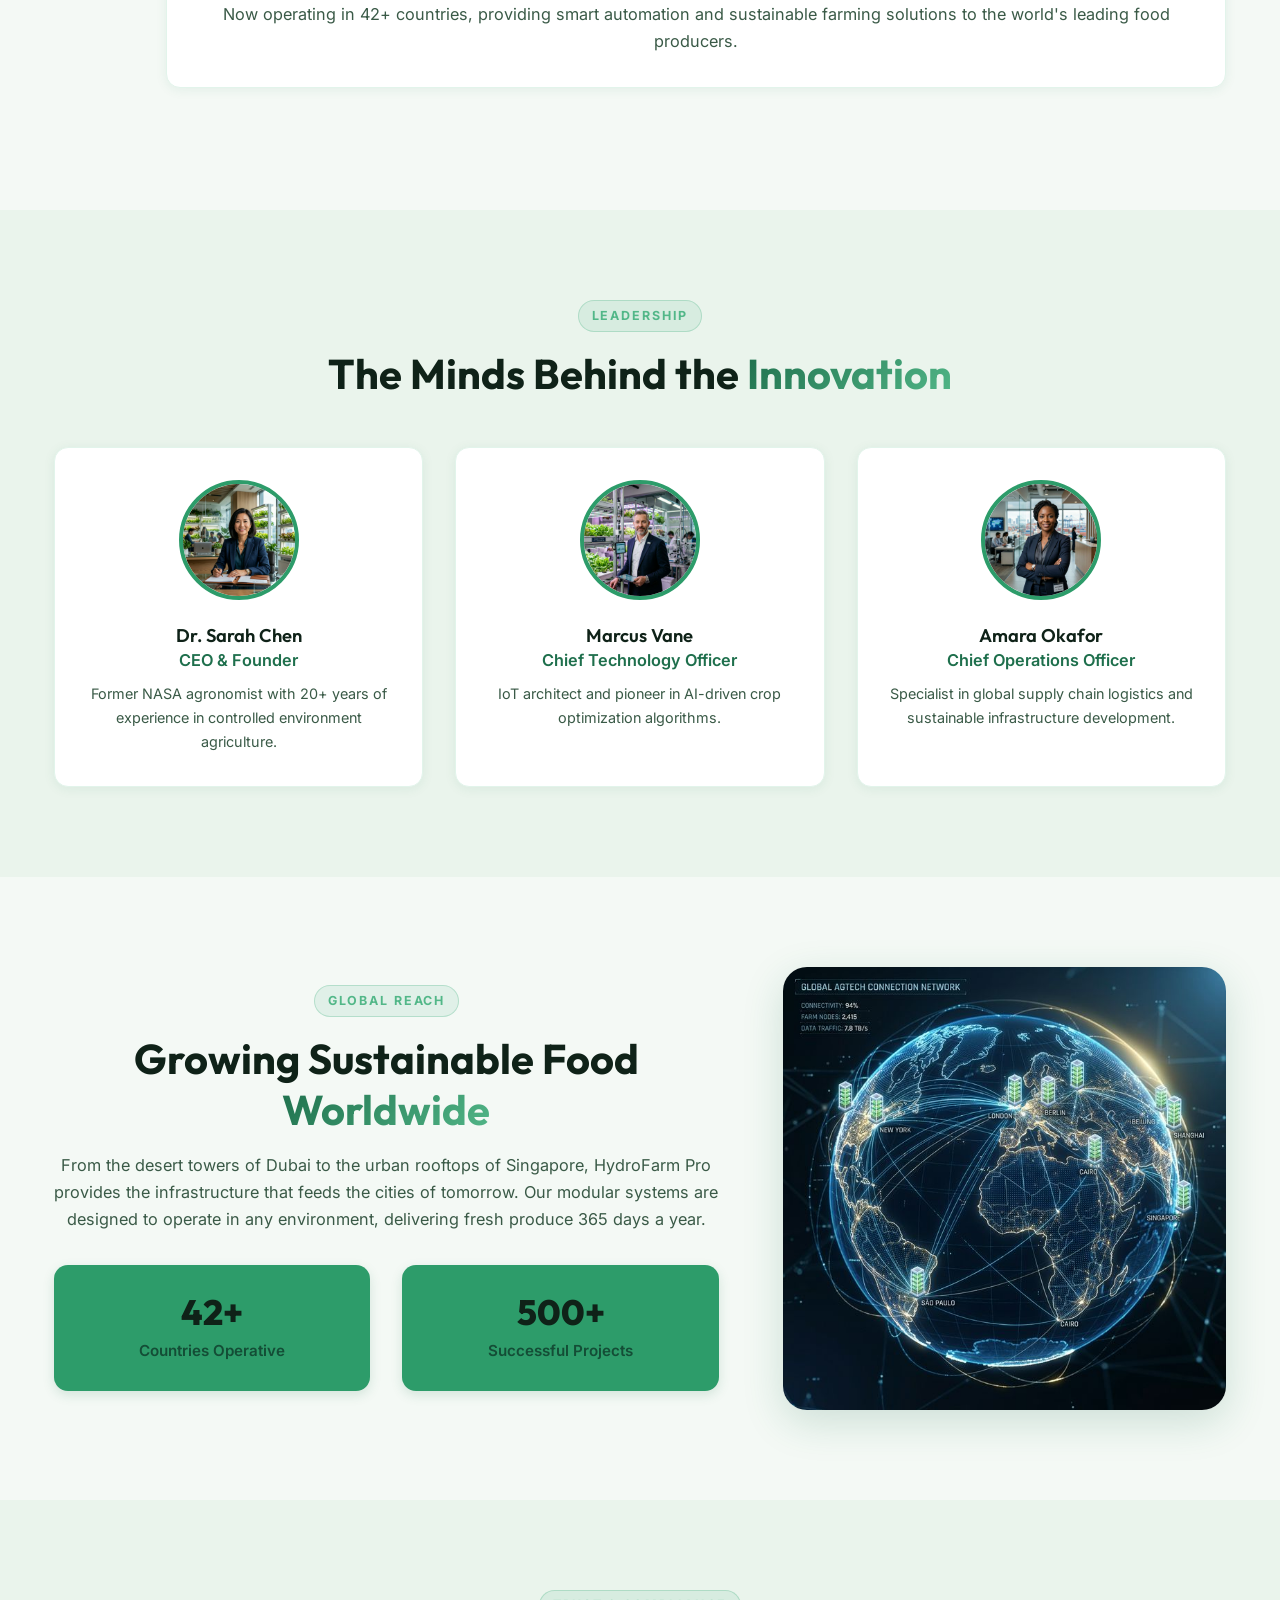
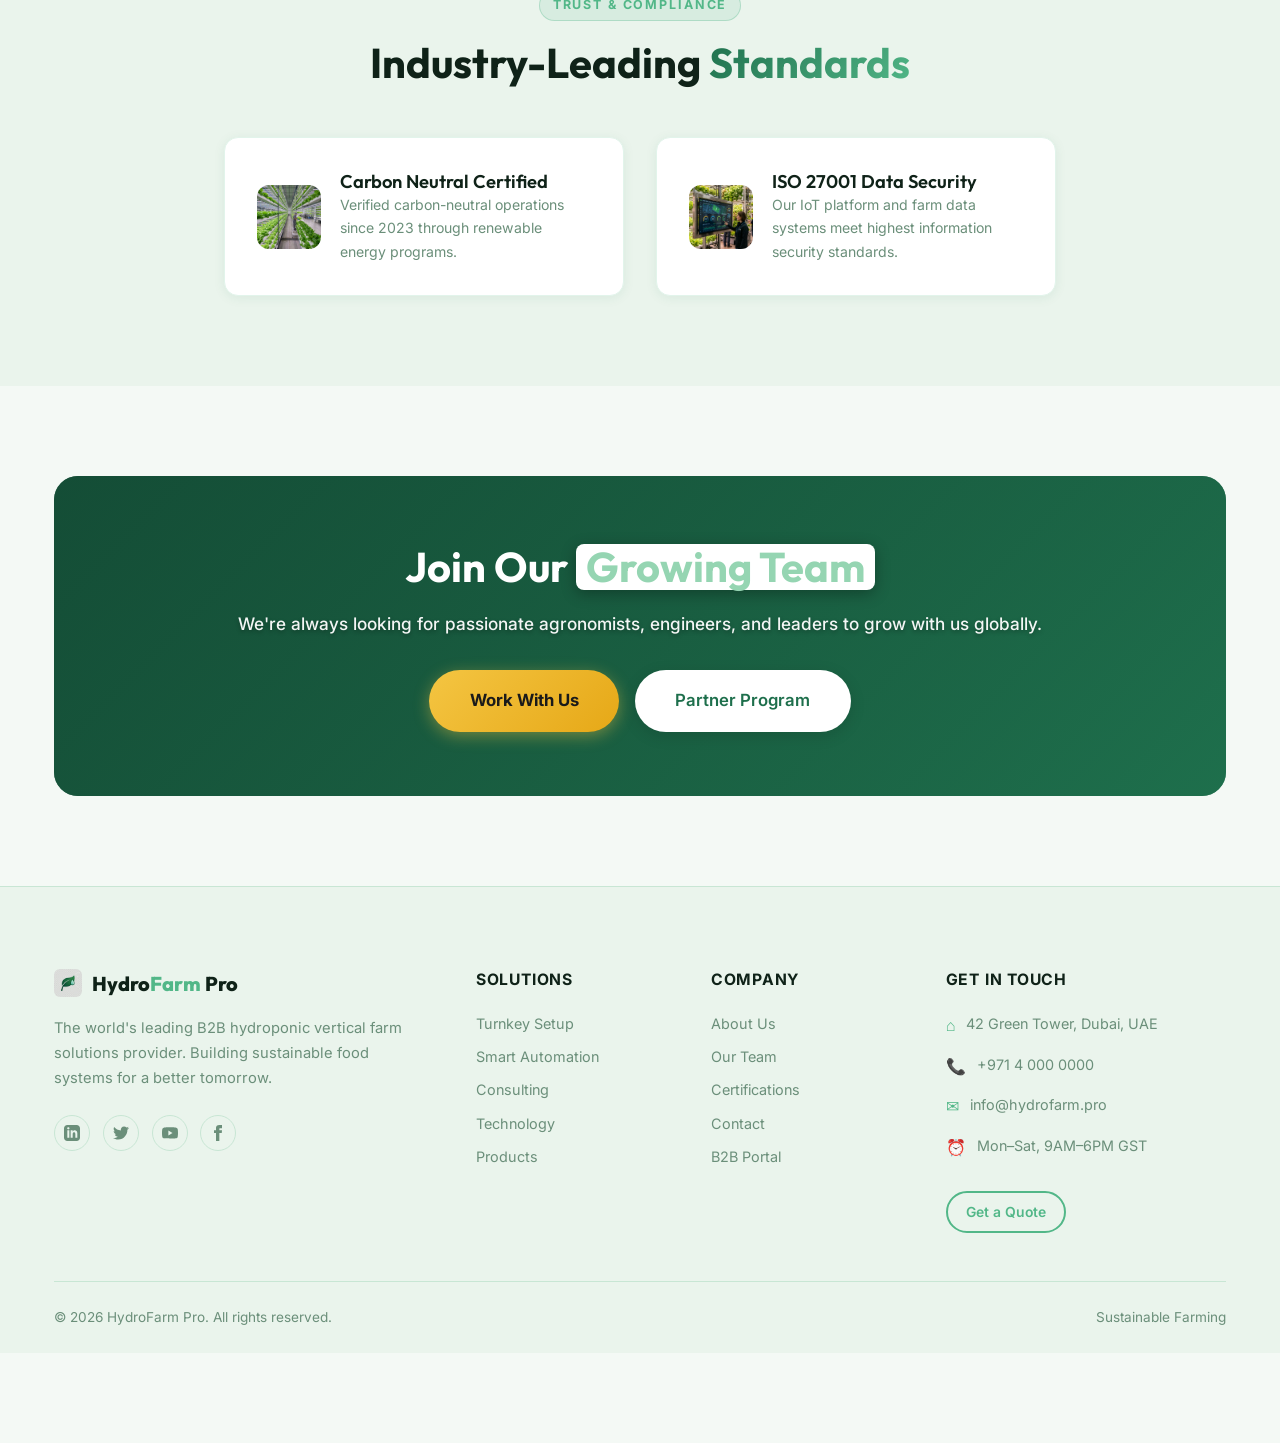
==== commit c5a77c8c: "9. In the footer, align the social media icons to the left. And brand name should be consistent thro" ====
--- a/about.html
+++ b/about.html
@@ -1,251 +1,309 @@
 <!DOCTYPE html>
 <html lang="en" data-theme="light">
+
 <head>
-  <meta charset="UTF-8"/>
-  <meta name="viewport" content="width=device-width, initial-scale=1.0"/>
+  <meta charset="UTF-8" />
+  <meta name="viewport" content="width=device-width, initial-scale=1.0" />
   <title>HydroFarm Pro - About Us</title>
-  <link rel="icon" href="images/logo_leaf.png" type="image/png"/>
-  <meta name="description" content="Learn about HydroFarm Pro, our mission to revolutionize vertical farming, and our commitment to sustainable agriculture."/>
-  <link rel="stylesheet" href="css/style.css"/>
-  <link rel="stylesheet" href="css/nav.css"/>
+  <link rel="icon" href="images/logo_leaf.png" type="image/png" />
+  <meta name="description"
+    content="Learn about HydroFarm Pro, our mission to revolutionize vertical farming, and our commitment to sustainable agriculture." />
+  <link rel="stylesheet" href="css/style.css" />
+  <link rel="stylesheet" href="css/nav.css" />
 </head>
+
 <body>
-<!-- NAV -->
-<nav class="site-nav" id="site-nav">
-  <div class="nav-inner">
-    <a href="index.html" class="nav-logo"><div class="logo-icon"><img src="images/logo_leaf.png" alt="" style="width:28px;height:28px;object-fit:cover;border-radius:6px;"/></div><span class="logo-text">Hydro<span>Farm</span> Pro</span></a>
-    <div class="nav-links">
-      <a href="index.html" class="nav-link">Home</a><a href="home2.html" class="nav-link">Home 2</a><a href="technology.html" class="nav-link">Technology</a><a href="services.html" class="nav-link">Services</a><a href="products.html" class="nav-link">Products</a><a href="about.html" class="nav-link">About</a><a href="contact.html" class="nav-link">Contact</a><a href="dashboard.html" class="nav-link">Dashboard</a>
+  <!-- NAV -->
+  <nav class="site-nav" id="site-nav">
+    <div class="nav-inner">
+      <a href="index.html" class="nav-logo">
+        <div class="logo-icon"><img src="images/logo_leaf.png" alt=""
+            style="width:28px;height:28px;object-fit:cover;border-radius:6px;" /></div><span
+          class="logo-text">Hydro<span>Farm</span> Pro</span>
+      </a>
+      <div class="nav-links">
+        <a href="index.html" class="nav-link">Home</a>
+        <a href="about.html" class="nav-link">About</a><a href="home2.html" class="nav-link">Home 2</a><a
+          href="technology.html" class="nav-link">Technology</a><a href="services.html" class="nav-link">Services</a><a
+          href="products.html" class="nav-link">Products</a><a href="contact.html" class="nav-link">Contact</a><a
+          href="dashboard.html" class="nav-link">Dashboard</a>
+      </div>
+      <div class="nav-actions">
+        <button class="icon-btn" data-theme-toggle title="Toggle Dark Mode">&#9681;</button>
+        <button class="icon-btn" data-rtl-toggle id="rtl-label" title="Toggle RTL">RTL</button>
+        <a href="contact.html" class="nav-quote-btn">Get a Quote</a>
+        <a href="signup.html" class="nav-link nav-signup-btn">Sign Up</a>
+        <button class="hamburger" id="hamburger" aria-label="Open Menu"><span class="hamburger-line"></span><span
+            class="hamburger-line"></span><span class="hamburger-line"></span></button>
+      </div>
     </div>
-    <div class="nav-actions">
-      <button class="icon-btn" data-theme-toggle title="Toggle Dark Mode">&#9681;</button>
-      <button class="icon-btn" data-rtl-toggle id="rtl-label" title="Toggle RTL">RTL</button>
-      <a href="contact.html" class="nav-quote-btn">Get a Quote</a>
-      <a href="signup.html" class="nav-link nav-signup-btn">Sign Up</a>
-      <button class="hamburger" id="hamburger" aria-label="Open Menu"><span class="hamburger-line"></span><span class="hamburger-line"></span><span class="hamburger-line"></span></button>
+  </nav>
+  <div class="nav-overlay" id="nav-overlay"></div>
+  <div class="mobile-menu" id="mobile-menu">
+    <div class="mobile-menu-header"><a href="index.html" class="nav-logo">
+        <div class="logo-icon"><img src="images/logo_leaf.png" alt=""
+            style="width:24px;height:24px;object-fit:cover;border-radius:5px;" /></div><span
+          class="logo-text">Hydro<span>Farm</span> Pro</span>
+      </a><button class="mobile-close" id="mobile-close">&#10005;</button></div>
+    <nav class="mobile-nav-links"><a href="index.html">Home</a><a href="home2.html">Home 2</a><a
+        href="about.html">About</a><a href="technology.html">Technology</a><a href="services.html">Services</a><a
+        href="products.html">Products</a><a href="contact.html">Contact</a><a href="dashboard.html">Dashboard</a></nav>
+    <div class="mobile-toggles"><button class="icon-btn" data-theme-toggle>&#9681;</button><button class="icon-btn"
+        data-rtl-toggle>RTL</button></div>
+    <div class="mobile-actions"><a href="signup.html" class="btn btn-primary">Sign Up Free</a><a href="contact.html"
+        class="btn btn-outline">Get a Quote</a></div>
+  </div>
+
+  <!-- PAGE HERO -->
+  <section class="page-hero">
+    <div class="container">
+      <nav class="breadcrumb"><a href="index.html">Home</a><span>/</span><span style="color:#fff;">About Us</span></nav>
+      <h1>Our Story &amp; <span style="color:var(--accent2)">Mission</span></h1>
+      <p>Building the future of sustainable food systems through professional B2B vertical farm solutions.</p>
     </div>
-  </div>
-</nav>
-<div class="nav-overlay" id="nav-overlay"></div>
-<div class="mobile-menu" id="mobile-menu">
-  <div class="mobile-menu-header"><a href="index.html" class="nav-logo"><div class="logo-icon"><img src="images/logo_leaf.png" alt="" style="width:24px;height:24px;object-fit:cover;border-radius:5px;"/></div><span class="logo-text">Hydro<span>Farm</span> Pro</span></a><button class="mobile-close" id="mobile-close">&#10005;</button></div>
-  <nav class="mobile-nav-links"><a href="index.html">Home</a><a href="home2.html">Home 2</a><a href="technology.html">Technology</a><a href="services.html">Services</a><a href="products.html">Products</a><a href="about.html">About</a><a href="contact.html">Contact</a><a href="dashboard.html">Dashboard</a></nav>
-  <div class="mobile-toggles"><button class="icon-btn" data-theme-toggle>&#9681;</button><button class="icon-btn" data-rtl-toggle>RTL</button></div>
-  <div class="mobile-actions"><a href="signup.html" class="btn btn-primary">Sign Up Free</a><a href="contact.html" class="btn btn-outline">Get a Quote</a></div>
-</div>
-
-<!-- PAGE HERO -->
-<section class="page-hero">
-  <div class="container">
-    <nav class="breadcrumb"><a href="index.html">Home</a><span>/</span><span style="color:#fff;">About Us</span></nav>
-    <h1>Our Story &amp; <span style="color:var(--accent2)">Mission</span></h1>
-    <p>Building the future of sustainable food systems through professional B2B vertical farm solutions.</p>
-  </div>
-</section>
-
-<!-- CORE VALUES -->
-<section class="section">
-  <div class="container">
-    <div class="text-center reveal">
-      <div class="section-label">Values</div>
-      <h2 class="section-title">Rooted in <span class="text-gradient">Integrity</span></h2>
+  </section>
+
+  <!-- CORE VALUES -->
+  <section class="section">
+    <div class="container">
+      <div class="text-center reveal">
+        <div class="section-label">Values</div>
+        <h2 class="section-title">Rooted in <span class="text-gradient">Integrity</span></h2>
+      </div>
+      <div class="grid-3" style="margin-top:3rem;">
+        <div class="card reveal reveal-delay-1" style="text-align:center;">
+          <div class="icon-box-sm" style="margin-bottom:1rem; font-size:1.5rem;">🌱</div>
+          <h3>Sustainability</h3>
+          <p>Resource-efficient farming that uses 90% less water and zero pesticides for a greener planet.</p>
+        </div>
+        <div class="card reveal reveal-delay-2" style="text-align:center;">
+          <div class="icon-box-sm" style="margin-bottom:1rem; font-size:1.5rem;">💡</div>
+          <h3>Innovation</h3>
+          <p>Pushing the boundaries of IoT and automation to maximize yields in any environment.</p>
+        </div>
+        <div class="card reveal reveal-delay-3" style="text-align:center;">
+          <div class="icon-box-sm" style="margin-bottom:1rem; font-size:1.5rem;">🤝</div>
+          <h3>Partnership</h3>
+          <p>Beyond installation — we provide the training and support to ensure your farm's long-term success.</p>
+        </div>
+      </div>
     </div>
-    <div class="grid-3" style="margin-top:3rem;">
-      <div class="card reveal reveal-delay-1" style="text-align:center;">
-        <div class="icon-box-sm" style="margin-bottom:1rem; font-size:1.5rem;">🌱</div>
-        <h3>Sustainability</h3>
-        <p>Resource-efficient farming that uses 90% less water and zero pesticides for a greener planet.</p>
-      </div>
-      <div class="card reveal reveal-delay-2" style="text-align:center;">
-        <div class="icon-box-sm" style="margin-bottom:1rem; font-size:1.5rem;">💡</div>
-        <h3>Innovation</h3>
-        <p>Pushing the boundaries of IoT and automation to maximize yields in any environment.</p>
-      </div>
-      <div class="card reveal reveal-delay-3" style="text-align:center;">
-        <div class="icon-box-sm" style="margin-bottom:1rem; font-size:1.5rem;">🤝</div>
-        <h3>Partnership</h3>
-        <p>Beyond installation — we provide the training and support to ensure your farm's long-term success.</p>
-      </div>
-    </div>
-  </div>
-<!-- OUR JOURNEY -->
-<section class="section">
-  <div class="container">
-    <div class="text-center reveal">
-      <div class="section-label">Timeline</div>
-      <h2 class="section-title">Our <span class="text-gradient">Journey</span></h2>
-    </div>
-    <div class="timeline" style="margin-top:4rem;position:relative;padding:2rem 0;">
-      <div class="timeline-item reveal" style="margin-bottom:3rem;display:flex;gap:2rem;">
-        <div style="flex:0 0 80px;font-weight:800;font-size:1.5rem;color:var(--primary);">2018</div>
-        <div class="card" style="flex:1;">
-          <h4>The Foundation</h4>
-          <p>HydroFarm Pro was founded in Dubai with a vision to solve food security challenges in arid climates through advanced hydroponics.</p>
-        </div>
-      </div>
-      <div class="timeline-item reveal reveal-delay-1" style="margin-bottom:3rem;display:flex;gap:2rem;">
-        <div style="flex:0 0 80px;font-weight:800;font-size:1.5rem;color:var(--primary);">2020</div>
-        <div class="card" style="flex:1;">
-          <h4>First Commercial Facility</h4>
-          <p>Launched our flagship 5,000 sqm turnkey vertical farm in Jebel Ali, proving the scalability of our proprietary IoT climate systems.</p>
-        </div>
-      </div>
-      <div class="timeline-item reveal reveal-delay-2" style="display:flex;gap:2rem;">
-        <div style="flex:0 0 80px;font-weight:800;font-size:1.5rem;color:var(--primary);">2024</div>
-        <div class="card" style="flex:1;">
-          <h4>Global Expansion</h4>
-          <p>Now operating in 42+ countries, providing smart automation and sustainable farming solutions to the world's leading food producers.</p>
-        </div>
-      </div>
-    </div>
-  </div>
-</section>
-
-<!-- LEADERSHIP -->
-<section class="section section-alt">
-  <div class="container">
-    <div class="text-center reveal">
-      <div class="section-label">Leadership</div>
-      <h2 class="section-title">The Minds Behind the <span class="text-gradient">Innovation</span></h2>
-    </div>
-    <div class="grid-3" style="margin-top:3rem;">
-      <div class="card reveal reveal-delay-1" style="text-align:center;">
-         <img src="images/about_team_ceo.png" alt="CEO" style="width:120px;height:120px;border-radius:50%;object-fit:cover;margin:0 auto 1.5rem; border:4px solid var(--primary-light);"/>
-         <h4>Dr. Sarah Chen</h4>
-         <p style="color:var(--primary);font-weight:600;margin-bottom:0.5rem;">CEO & Founder</p>
-         <p style="font-size:0.9rem;">Former NASA agronomist with 20+ years of experience in controlled environment agriculture.</p>
-      </div>
-      <div class="card reveal reveal-delay-2" style="text-align:center;">
-         <img src="images/about_team_cto.png" alt="CTO" style="width:120px;height:120px;border-radius:50%;object-fit:cover;margin:0 auto 1.5rem; border:4px solid var(--primary-light);"/>
-         <h4>Marcus Vane</h4>
-         <p style="color:var(--primary);font-weight:600;margin-bottom:0.5rem;">Chief Technology Officer</p>
-         <p style="font-size:0.9rem;">IoT architect and pioneer in AI-driven crop optimization algorithms.</p>
-      </div>
-      <div class="card reveal reveal-delay-3" style="text-align:center;">
-         <img src="images/about_team_coo.png" alt="COO" style="width:120px;height:120px;border-radius:50%;object-fit:cover;margin:0 auto 1.5rem; border:4px solid var(--primary-light);"/>
-         <h4>Amara Okafor</h4>
-         <p style="color:var(--primary);font-weight:600;margin-bottom:0.5rem;">Chief Operations Officer</p>
-         <p style="font-size:0.9rem;">Specialist in global supply chain logistics and sustainable infrastructure development.</p>
-      </div>
-    </div>
-  </div>
-</section>
-
-<!-- GLOBAL FOOTPRINT -->
-<section class="section">
-  <div class="container">
-    <div class="grid-2-1 reveal" style="align-items:center;gap:4rem;">
-      <div>
-        <div class="section-label">Global reach</div>
-        <h2 class="section-title">Growing Sustainable Food <span class="text-gradient">Worldwide</span></h2>
-        <p style="margin-bottom:2rem;">From the desert towers of Dubai to the urban rooftops of Singapore, HydroFarm Pro provides the infrastructure that feeds the cities of tomorrow. Our modular systems are designed to operate in any environment, delivering fresh produce 365 days a year.</p>
-        <div class="grid-2" style="gap:1.5rem;">
-          <div class="card" style="padding:1.5rem;background:var(--primary-light);border:none;">
-            <div style="font-size:2rem;font-weight:800;color:var(--primary);">42+</div>
-            <div style="font-weight:600;">Countries Operative</div>
-          </div>
-          <div class="card" style="padding:1.5rem;background:var(--primary-light);border:none;">
-             <div style="font-size:2rem;font-weight:800;color:var(--primary);">500+</div>
-             <div style="font-weight:600;">Successful Projects</div>
-          </div>
-        </div>
-      </div>
-      <div class="reveal reveal-delay-2">
-         <img src="images/hero_global_reach.png" alt="Global footprint" style="width:100%;height:auto;border-radius:var(--radius-lg);box-shadow:var(--shadow-lg);"/>
-      </div>
-    </div>
-  </div>
-</section>
-
-<!-- STANDARDS -->
-<section class="section section-alt">
-  <div class="container">
-    <div class="text-center reveal">
-      <div class="section-label">Trust &amp; Compliance</div>
-      <h2 class="section-title">Industry-Leading <span class="text-gradient">Standards</span></h2>
-    </div>
-    <div style="display:flex;flex-wrap:wrap;justify-content:center;gap:2rem;margin-top:3rem;">
-      <div class="card reveal reveal-delay-1" style="display:flex;align-items:center;gap:1.2rem;flex:1 1 300px;max-width:400px;text-align:left;">
-        <img src="images/hero_farm_overview.png" alt="Carbon Neutral" style="width:64px;height:64px;border-radius:12px;object-fit:cover;"/>
-        <div><h4>Carbon Neutral Certified</h4><p style="font-size:0.88rem;color:var(--text-muted);">Verified carbon-neutral operations since 2023 through renewable energy programs.</p></div>
-      </div>
-      <div class="card reveal reveal-delay-2" style="display:flex;align-items:center;gap:1.2rem;flex:1 1 300px;max-width:400px;text-align:left;">
-        <img src="images/tech_iot.png" alt="ISO 27001" style="width:64px;height:64px;border-radius:12px;object-fit:cover;"/>
-        <div><h4>ISO 27001 Data Security</h4><p style="font-size:0.88rem;color:var(--text-muted);">Our IoT platform and farm data systems meet highest information security standards.</p></div>
-      </div>
-    </div>
-  </div>
-</section>
-
-<!-- CTA -->
-<section class="section">
-  <div class="container">
-    <div class="cta-banner reveal">
-      <h2>Join Our <span style="color:var(--accent2)">Growing Team</span></h2>
-      <p>We're always looking for passionate agronomists, engineers, and leaders to grow with us globally.</p>
-      <div class="cta-btns">
-        <a href="contact.html" class="btn btn-gold btn-lg">Work With Us</a>
-        <a href="contact.html" class="btn btn-light btn-lg">Partner Program</a>
-      </div>
-    </div>
-  </div>
-</section>
-
-<!-- FOOTER -->
-<footer class="site-footer">
-  <div class="container">
-    <div class="footer-grid">
-      <div class="footer-brand">
-        <div class="footer-logo">
-          <img src="images/logo_leaf.png" alt="HydroFarm Pro" style="width:28px;height:28px;object-fit:cover;border-radius:6px;"/>
-          Hydro<span>Farm</span> Pro
-        </div>
-        <p>The world's leading B2B hydroponic vertical farm solutions provider. Building sustainable food systems for a better tomorrow.</p>
-        <div class="social-links" style="margin-top:1.5rem;justify-content:center;">
-          <a href="#" class="social-link"><svg width="16" height="16" fill="currentColor" viewBox="0 0 24 24"><path d="M19 0h-14c-2.761 0-5 2.239-5 5v14c0 2.761 2.239 5 5 5h14c2.762 0 5-2.239 5-5v-14c0-2.761-2.238-5-5-5zm-11 19h-3v-11h3v11zm-1.5-12.268c-.966 0-1.75-.79-1.75-1.764s.784-1.764 1.75-1.764 1.75.79 1.75 1.764-.783 1.764-1.75 1.764zm13.5 12.268h-3v-5.604c0-3.368-4-3.113-4 0v5.604h-3v-11h3v1.765c1.396-2.586 7-2.777 7 2.476v6.759z"/></svg></a>
-          <a href="#" class="social-link"><svg width="16" height="16" fill="currentColor" viewBox="0 0 24 24"><path d="M24 4.557c-.883.392-1.832.656-2.828.775 1.017-.609 1.798-1.574 2.165-2.724-.951.564-2.005.974-3.127 1.195-.897-.957-2.178-1.555-3.594-1.555-3.179 0-5.515 2.966-4.797 6.045-4.091-.205-7.719-2.165-10.148-5.144-1.29 2.213-.669 5.108 1.523 6.574-.806-.026-1.566-.247-2.229-.616-.054 2.281 1.581 4.415 3.949 4.89-.693.188-1.452.232-2.224.084.626 1.956 2.444 3.379 4.6 3.419-2.07 1.623-4.678 2.348-7.29 2.04 2.179 1.397 4.768 2.212 7.548 2.212 9.142 0 14.307-7.721 13.995-14.646.962-.695 1.797-1.562 2.457-2.549z"/></svg></a>
-          <a href="#" class="social-link"><svg width="16" height="16" fill="currentColor" viewBox="0 0 24 24"><path d="M23.498 6.186a3.016 3.016 0 0 0-2.122-2.136C19.505 3.5 12 3.5 12 3.5s-7.505 0-9.377.55a3.016 3.016 0 0 0-2.122 2.136C0 8.07 0 12 0 12s0 3.93.501 5.814a3.016 3.016 0 0 0 2.122 2.136c1.871.55 9.377.55 9.377.55s7.505 0 9.377-.55a3.016 3.016 0 0 0 2.122-2.136C24 15.93 24 12 24 12s0-3.93-.502-5.814zM9.545 15.568V8.432L15.818 12l-6.273 3.568z"/></svg></a>
-          <a href="#" class="social-link"><svg width="16" height="16" fill="currentColor" viewBox="0 0 24 24"><path d="M9 8h-3v4h3v12h5v-12h3.642l.358-4h-4v-1.667c0-.955.192-1.333 1.115-1.333h2.885v-5h-3.808c-3.596 0-5.192 1.583-5.192 4.615v3.385z"/></svg></a>
-        </div>
-      </div>
-      <div>
-        <div class="footer-heading">Solutions</div>
-        <ul class="footer-links">
-          <li><a href="services.html">Turnkey Setup</a></li>
-          <li><a href="services.html">Smart Automation</a></li>
-          <li><a href="services.html">Consulting</a></li>
-          <li><a href="technology.html">Technology</a></li>
-          <li><a href="products.html">Products</a></li>
-        </ul>
-      </div>
-      <div>
-        <div class="footer-heading">Company</div>
-        <ul class="footer-links">
-          <li><a href="about.html">About Us</a></li>
-          <li><a href="about.html">Our Team</a></li>
-          <li><a href="about.html">Certifications</a></li>
-          <li><a href="contact.html">Contact</a></li>
-          <li><a href="dashboard.html">B2B Portal</a></li>
-        </ul>
-      </div>
-      <div>
-        <div class="footer-heading">Get In Touch</div>
-        <ul class="footer-contact">
-          <li><span>&#8962;</span><span>42 Green Tower, Dubai, UAE</span></li>
-          <li><span>&#128222;</span><span>+971 4 000 0000</span></li>
-          <li><span>&#9993;</span><span>info@hydrofarm.pro</span></li>
-          <li><span>&#9200;</span><span>Mon–Sat, 9AM–6PM GST</span></li>
-        </ul>
-        <a href="contact.html" class="btn btn-outline btn-sm" style="margin-top:1rem;">Get a Quote</a>
-      </div>
-    </div>
-    <div class="footer-bottom">
-      <span>&copy; 2026 HydroFarm Pro. All rights reserved.</span>
-      <span>Sustainable Farming</span>
-    </div>
-  </div>
-</footer>
-<a href="#" class="back-to-top" id="back-to-top" title="Back to Top">&#8679;</a>
-<script src="js/main.js"></script>
+    <!-- OUR JOURNEY -->
+    <section class="section">
+      <div class="container">
+        <div class="text-center reveal">
+          <div class="section-label">Timeline</div>
+          <h2 class="section-title">Our <span class="text-gradient">Journey</span></h2>
+        </div>
+        <div class="timeline" style="margin-top:4rem;position:relative;padding:2rem 0;">
+          <div class="timeline-item reveal" style="margin-bottom:3rem;display:flex;gap:2rem;">
+            <div style="flex:0 0 80px;font-weight:800;font-size:1.5rem;color:var(--primary);">2018</div>
+            <div class="card" style="flex:1;">
+              <h4>The Foundation</h4>
+              <p>HydroFarm Pro was founded in Dubai with a vision to solve food security challenges in arid climates
+                through advanced hydroponics.</p>
+            </div>
+          </div>
+          <div class="timeline-item reveal reveal-delay-1" style="margin-bottom:3rem;display:flex;gap:2rem;">
+            <div style="flex:0 0 80px;font-weight:800;font-size:1.5rem;color:var(--primary);">2020</div>
+            <div class="card" style="flex:1;">
+              <h4>First Commercial Facility</h4>
+              <p>Launched our flagship 5,000 sqm turnkey vertical farm in Jebel Ali, proving the scalability of our
+                proprietary IoT climate systems.</p>
+            </div>
+          </div>
+          <div class="timeline-item reveal reveal-delay-2" style="display:flex;gap:2rem;">
+            <div style="flex:0 0 80px;font-weight:800;font-size:1.5rem;color:var(--primary);">2024</div>
+            <div class="card" style="flex:1;">
+              <h4>Global Expansion</h4>
+              <p>Now operating in 42+ countries, providing smart automation and sustainable farming solutions to the
+                world's leading food producers.</p>
+            </div>
+          </div>
+        </div>
+      </div>
+    </section>
+
+    <!-- LEADERSHIP -->
+    <section class="section section-alt">
+      <div class="container">
+        <div class="text-center reveal">
+          <div class="section-label">Leadership</div>
+          <h2 class="section-title">The Minds Behind the <span class="text-gradient">Innovation</span></h2>
+        </div>
+        <div class="grid-3" style="margin-top:3rem;">
+          <div class="card reveal reveal-delay-1" style="text-align:center;">
+            <img src="images/about_team_ceo.png" alt="CEO"
+              style="width:120px;height:120px;border-radius:50%;object-fit:cover;margin:0 auto 1.5rem; border:4px solid var(--primary-light);" />
+            <h4>Dr. Sarah Chen</h4>
+            <p style="color:var(--primary);font-weight:600;margin-bottom:0.5rem;">CEO & Founder</p>
+            <p style="font-size:0.9rem;">Former NASA agronomist with 20+ years of experience in controlled environment
+              agriculture.</p>
+          </div>
+          <div class="card reveal reveal-delay-2" style="text-align:center;">
+            <img src="images/about_team_cto.png" alt="CTO"
+              style="width:120px;height:120px;border-radius:50%;object-fit:cover;margin:0 auto 1.5rem; border:4px solid var(--primary-light);" />
+            <h4>Marcus Vane</h4>
+            <p style="color:var(--primary);font-weight:600;margin-bottom:0.5rem;">Chief Technology Officer</p>
+            <p style="font-size:0.9rem;">IoT architect and pioneer in AI-driven crop optimization algorithms.</p>
+          </div>
+          <div class="card reveal reveal-delay-3" style="text-align:center;">
+            <img src="images/about_team_coo.png" alt="COO"
+              style="width:120px;height:120px;border-radius:50%;object-fit:cover;margin:0 auto 1.5rem; border:4px solid var(--primary-light);" />
+            <h4>Amara Okafor</h4>
+            <p style="color:var(--primary);font-weight:600;margin-bottom:0.5rem;">Chief Operations Officer</p>
+            <p style="font-size:0.9rem;">Specialist in global supply chain logistics and sustainable infrastructure
+              development.</p>
+          </div>
+        </div>
+      </div>
+    </section>
+
+    <!-- GLOBAL FOOTPRINT -->
+    <section class="section">
+      <div class="container">
+        <div class="global-reach-grid reveal">
+          <div>
+            <div class="section-label">Global reach</div>
+            <h2 class="section-title">Growing Sustainable Food <span class="text-gradient">Worldwide</span></h2>
+            <p style="margin-bottom:2rem;">From the desert towers of Dubai to the urban rooftops of Singapore, HydroFarm
+              Pro provides the infrastructure that feeds the cities of tomorrow. Our modular systems are designed to
+              operate in any environment, delivering fresh produce 365 days a year.</p>
+            <div class="grid-2">
+              <div class="card reach-card">
+                <div class="stat-val">42+</div>
+                <div class="stat-lbl">Countries Operative</div>
+              </div>
+              <div class="card reach-card">
+                <div class="stat-val">500+</div>
+                <div class="stat-lbl">Successful Projects</div>
+              </div>
+            </div>
+          </div>
+          <div class="reveal reveal-delay-2">
+            <img src="images/hero_global_reach.png" alt="Global footprint"
+              style="width:100%;height:auto;border-radius:var(--radius-lg);box-shadow:var(--shadow-lg);" />
+          </div>
+        </div>
+      </div>
+    </section>
+
+    <!-- STANDARDS -->
+    <section class="section section-alt">
+      <div class="container">
+        <div class="text-center reveal">
+          <div class="section-label">Trust &amp; Compliance</div>
+          <h2 class="section-title">Industry-Leading <span class="text-gradient">Standards</span></h2>
+        </div>
+        <div style="display:flex;flex-wrap:wrap;justify-content:center;gap:2rem;margin-top:3rem;">
+          <div class="card reveal reveal-delay-1"
+            style="display:flex;align-items:center;gap:1.2rem;flex:1 1 300px;max-width:400px;text-align:left;">
+            <img src="images/hero_farm_overview.png" alt="Carbon Neutral"
+              style="width:64px;height:64px;border-radius:12px;object-fit:cover;" />
+            <div>
+              <h4>Carbon Neutral Certified</h4>
+              <p style="font-size:0.88rem;color:var(--text-muted);">Verified carbon-neutral operations since 2023
+                through renewable energy programs.</p>
+            </div>
+          </div>
+          <div class="card reveal reveal-delay-2"
+            style="display:flex;align-items:center;gap:1.2rem;flex:1 1 300px;max-width:400px;text-align:left;">
+            <img src="images/tech_iot.png" alt="ISO 27001"
+              style="width:64px;height:64px;border-radius:12px;object-fit:cover;" />
+            <div>
+              <h4>ISO 27001 Data Security</h4>
+              <p style="font-size:0.88rem;color:var(--text-muted);">Our IoT platform and farm data systems meet highest
+                information security standards.</p>
+            </div>
+          </div>
+        </div>
+      </div>
+    </section>
+
+    <!-- CTA -->
+    <section class="section">
+      <div class="container">
+        <div class="cta-banner reveal">
+          <h2>Join Our <span style="color:var(--accent2)">Growing Team</span></h2>
+          <p>We're always looking for passionate agronomists, engineers, and leaders to grow with us globally.</p>
+          <div class="cta-btns">
+            <a href="contact.html" class="btn btn-gold btn-lg">Work With Us</a>
+            <a href="contact.html" class="btn btn-light btn-lg">Partner Program</a>
+          </div>
+        </div>
+      </div>
+    </section>
+
+    <!-- FOOTER -->
+    <footer class="site-footer">
+      <div class="container">
+        <div class="footer-grid">
+          <div class="footer-brand">
+            <div class="footer-logo">
+              <img src="images/logo_leaf.png" alt="HydroFarm Pro"
+                style="width:28px;height:28px;object-fit:cover;border-radius:6px;" />
+              <span class="logo-text">Hydro<span>Farm</span> Pro</span>
+            </div>
+            <p>The world's leading B2B hydroponic vertical farm solutions provider. Building sustainable food systems
+              for a better tomorrow.</p>
+            <div class="social-links" style="margin-top:1.5rem;justify-content:flex-start;">
+              <a href="#" class="social-link"><svg width="16" height="16" fill="currentColor" viewBox="0 0 24 24">
+                  <path
+                    d="M19 0h-14c-2.761 0-5 2.239-5 5v14c0 2.761 2.239 5 5 5h14c2.762 0 5-2.239 5-5v-14c0-2.761-2.238-5-5-5zm-11 19h-3v-11h3v11zm-1.5-12.268c-.966 0-1.75-.79-1.75-1.764s.784-1.764 1.75-1.764 1.75.79 1.75 1.764-.783 1.764-1.75 1.764zm13.5 12.268h-3v-5.604c0-3.368-4-3.113-4 0v5.604h-3v-11h3v1.765c1.396-2.586 7-2.777 7 2.476v6.759z" />
+                </svg></a>
+              <a href="#" class="social-link"><svg width="16" height="16" fill="currentColor" viewBox="0 0 24 24">
+                  <path
+                    d="M24 4.557c-.883.392-1.832.656-2.828.775 1.017-.609 1.798-1.574 2.165-2.724-.951.564-2.005.974-3.127 1.195-.897-.957-2.178-1.555-3.594-1.555-3.179 0-5.515 2.966-4.797 6.045-4.091-.205-7.719-2.165-10.148-5.144-1.29 2.213-.669 5.108 1.523 6.574-.806-.026-1.566-.247-2.229-.616-.054 2.281 1.581 4.415 3.949 4.89-.693.188-1.452.232-2.224.084.626 1.956 2.444 3.379 4.6 3.419-2.07 1.623-4.678 2.348-7.29 2.04 2.179 1.397 4.768 2.212 7.548 2.212 9.142 0 14.307-7.721 13.995-14.646.962-.695 1.797-1.562 2.457-2.549z" />
+                </svg></a>
+              <a href="#" class="social-link"><svg width="16" height="16" fill="currentColor" viewBox="0 0 24 24">
+                  <path
+                    d="M23.498 6.186a3.016 3.016 0 0 0-2.122-2.136C19.505 3.5 12 3.5 12 3.5s-7.505 0-9.377.55a3.016 3.016 0 0 0-2.122 2.136C0 8.07 0 12 0 12s0 3.93.501 5.814a3.016 3.016 0 0 0 2.122 2.136c1.871.55 9.377.55 9.377.55s7.505 0 9.377-.55a3.016 3.016 0 0 0 2.122-2.136C24 15.93 24 12 24 12s0-3.93-.502-5.814zM9.545 15.568V8.432L15.818 12l-6.273 3.568z" />
+                </svg></a>
+              <a href="#" class="social-link"><svg width="16" height="16" fill="currentColor" viewBox="0 0 24 24">
+                  <path
+                    d="M9 8h-3v4h3v12h5v-12h3.642l.358-4h-4v-1.667c0-.955.192-1.333 1.115-1.333h2.885v-5h-3.808c-3.596 0-5.192 1.583-5.192 4.615v3.385z" />
+                </svg></a>
+            </div>
+          </div>
+          <div>
+            <div class="footer-heading">Solutions</div>
+            <ul class="footer-links">
+              <li><a href="services.html">Turnkey Setup</a></li>
+              <li><a href="services.html">Smart Automation</a></li>
+              <li><a href="services.html">Consulting</a></li>
+              <li><a href="technology.html">Technology</a></li>
+              <li><a href="products.html">Products</a></li>
+            </ul>
+          </div>
+          <div>
+            <div class="footer-heading">Company</div>
+            <ul class="footer-links">
+              <li><a href="about.html">About Us</a></li>
+              <li><a href="about.html">Our Team</a></li>
+              <li><a href="about.html">Certifications</a></li>
+              <li><a href="contact.html">Contact</a></li>
+              <li><a href="dashboard.html">B2B Portal</a></li>
+            </ul>
+          </div>
+          <div>
+            <div class="footer-heading">Get In Touch</div>
+            <ul class="footer-contact">
+              <li><span>&#8962;</span><span>42 Green Tower, Dubai, UAE</span></li>
+              <li><span>&#128222;</span><span>+971 4 000 0000</span></li>
+              <li><span>&#9993;</span><span>info@hydrofarm.pro</span></li>
+              <li><span>&#9200;</span><span>Mon–Sat, 9AM–6PM GST</span></li>
+            </ul>
+            <a href="contact.html" class="btn btn-outline btn-sm" style="margin-top:1rem;">Get a Quote</a>
+          </div>
+        </div>
+        <div class="footer-bottom">
+          <span>&copy; 2026 HydroFarm Pro. All rights reserved.</span>
+          <span>Sustainable Farming</span>
+        </div>
+      </div>
+    </footer>
+    <a href="#" class="back-to-top" id="back-to-top" title="Back to Top">&#8679;</a>
+    <script src="js/main.js"></script>
 </body>
+
 </html>
--- a/css/style.css
+++ b/css/style.css
@@ -103,16 +103,28 @@
 .flex { display: flex; }
 .flex-center { display: flex; align-items: center; justify-content: center; }
 .grid-2 { display: grid; grid-template-columns: repeat(2,1fr); gap: 2rem; }
+.global-reach-grid { 
+  display: grid !important; 
+  grid-template-columns: 1.8fr 1.2fr; 
+  gap: 4rem; 
+  align-items: center; 
+}
+.global-reach-grid > * { min-width: 0; }
 .grid-3 { display: grid; grid-template-columns: repeat(3,1fr); gap: 2rem; }
 .grid-4 { display: grid; grid-template-columns: repeat(4,1fr); gap: 1.5rem; }
 @media (max-width: 900px) {
-  .grid-4 { grid-template-columns: repeat(2,1fr); }
-  .grid-3 { grid-template-columns: repeat(2,1fr); }
+  .grid-4, .grid-3 { grid-template-columns: repeat(2,1fr); }
+  .grid-2, .global-reach-grid { grid-template-columns: 1fr; }
+  .global-reach-grid { gap: 3rem; }
   .grid-3 > *:last-child:nth-child(odd) {
     grid-column: 1 / -1;
     justify-self: center;
     width: calc(50% - 1rem);
   }
+}
+@media (max-width: 768px) {
+  .card { padding: 1.5rem; }
+  .contact-grid { gap: 2rem !important; }
 }
 @media (max-width: 600px) {
   .grid-4, .grid-3, .grid-2 { grid-template-columns: 1fr; }
@@ -208,6 +220,42 @@
 }
 .stat-label { color: var(--text-muted); font-size: 0.92rem; margin-top: 0.5rem; font-weight: 500; }
 
+/* ── Reach Cards (Custom Stat Cards) ── */
+.reach-card {
+  padding: 1.75rem;
+  background: var(--primary-light);
+  border: none !important;
+  box-shadow: 0 4px 12px rgba(30,111,76,0.15);
+  display: flex;
+  flex-direction: column;
+  justify-content: center;
+  align-items: center;
+  transition: transform var(--transition), box-shadow var(--transition);
+}
+.reach-card:hover {
+  transform: translateY(-4px);
+  box-shadow: 0 8px 24px rgba(30,111,76,0.25);
+}
+.reach-card .stat-val {
+  font-size: 2.2rem;
+  font-weight: 800;
+  color: var(--text-primary); /* Darker for better contrast on green */
+  line-height: 1.1;
+  font-family: 'Outfit', sans-serif;
+}
+.reach-card .stat-lbl {
+  font-weight: 600;
+  margin-top: 0.4rem;
+  color: var(--primary-dark);
+  font-size: 0.95rem;
+}
+[data-theme="dark"] .reach-card .stat-val {
+  color: #0d1f17;
+}
+[data-theme="dark"] .reach-card .stat-lbl {
+  color: #0b2318;
+}
+
 /* ── Badge ── */
 .badge {
   display: inline-block; font-size: 0.72rem; font-weight: 700;
@@ -224,8 +272,8 @@
 }
 
 /* ── Forms ── */
-.form-group { margin-bottom: 1.3rem; }
-.form-label { display: block; font-weight: 600; font-size: 0.9rem; margin-bottom: 0.5rem; color: var(--text-secondary); }
+.form-group { margin-bottom: 1.3rem; text-align: left; }
+.form-label { display: block; text-align: left; font-weight: 600; font-size: 0.9rem; margin-bottom: 0.5rem; color: var(--text-secondary); }
 .form-control {
   width: 100%; padding: 0.75rem 1.1rem;
   border: 1.5px solid var(--border);
@@ -445,7 +493,7 @@
 @media (max-width:600px) { .footer-grid { grid-template-columns: 1fr; } }
 .footer-brand p { color: var(--text-muted); font-size: 0.92rem; margin-top: 1rem; line-height: 1.7; }
 .footer-logo { font-family: 'Outfit',sans-serif; font-size: 1.25rem; font-weight: 800; color: var(--text-primary); display: flex; align-items: center; gap: 0.6rem; }
-.footer-logo span { color: var(--accent); }
+.footer-logo .logo-text span { color: var(--accent); }
 .footer-heading { color: var(--text-primary); font-weight: 700; margin-bottom: 1.2rem; font-size: 0.98rem; letter-spacing: 0.05em; text-transform: uppercase; }
 .footer-links li { margin-bottom: 0.6rem; }
 .footer-links a { color: var(--text-muted); font-size: 0.9rem; transition: color var(--transition); display: flex; align-items: center; gap: 0.4rem; }
@@ -568,3 +616,22 @@
 }
 .back-to-top.show { display: flex; }
 .back-to-top:hover { background: var(--accent); transform: translateY(-3px); }
+
+/* ── Text Contrast on Images ── */
+.hero h1 span[style*="color"], .hero h2 span[style*="color"],
+.page-hero h1 span[style*="color"], .page-hero h2 span[style*="color"],
+.cta-banner h2 span[style*="color"] {
+  display: inline-block;
+  background-color: var(--bg-card);
+  padding: 0 0.25em;
+  border-radius: var(--radius-sm);
+  box-shadow: 0 4px 15px rgba(0,0,0,0.3);
+  line-height: 1.1;
+  margin: 0.1em 0;
+  text-shadow: none !important;
+}
+[data-theme="dark"] .hero h1 span[style*="color"], [data-theme="dark"] .hero h2 span[style*="color"],
+[data-theme="dark"] .page-hero h1 span[style*="color"], [data-theme="dark"] .page-hero h2 span[style*="color"],
+[data-theme="dark"] .cta-banner h2 span[style*="color"] {
+  background-color: rgba(21, 43, 30, 0.95);
+}
--- a/css/nav.css
+++ b/css/nav.css
@@ -4,191 +4,390 @@
 
 /* ── Nav Wrapper ── */
 .site-nav {
-  position: fixed; top: 0; left: 0; right: 0;
+  position: fixed;
+  top: 0;
+  left: 0;
+  right: 0;
   height: var(--nav-height);
   background: var(--bg-nav);
   border-bottom: 1px solid var(--border-light);
-  box-shadow: 0 2px 16px rgba(0,0,0,0.06);
+  box-shadow: 0 2px 16px rgba(0, 0, 0, 0.06);
   z-index: 1000;
   transition: background var(--transition), box-shadow var(--transition);
 }
+
 .site-nav.scrolled {
-  box-shadow: 0 4px 30px rgba(0,0,0,0.12);
-}
+  box-shadow: 0 4px 30px rgba(0, 0, 0, 0.12);
+}
+
 .nav-inner {
-  max-width: 1400px; margin: 0 auto; padding: 0 1.5rem;
+  max-width: 1400px;
+  margin: 0 auto;
+  padding: 0 1.5rem;
   height: 100%;
-  display: flex; align-items: center; justify-content: space-between;
+  display: flex;
+  align-items: center;
+  justify-content: space-between;
   gap: 1rem;
 }
 
 /* ── Logo ── */
 .nav-logo {
-  display: flex; align-items: center; gap: 0.55rem;
-  font-family: 'Outfit', sans-serif; font-size: 1.25rem; font-weight: 800;
-  color: var(--text-primary); text-decoration: none;
-  white-space: nowrap; flex-shrink: 0;
-}
+  display: flex;
+  align-items: center;
+  gap: 0.55rem;
+  font-family: 'Outfit', sans-serif;
+  font-size: 1.25rem;
+  font-weight: 800;
+  color: var(--text-primary);
+  text-decoration: none;
+  white-space: nowrap;
+  flex-shrink: 0;
+}
+
 .nav-logo .logo-icon {
-  width: 36px; height: 36px; border-radius: 10px;
+  width: 36px;
+  height: 36px;
+  border-radius: 10px;
   background: linear-gradient(135deg, var(--primary), var(--accent));
-  display: flex; align-items: center; justify-content: center;
+  display: flex;
+  align-items: center;
+  justify-content: center;
   font-size: 1.1rem;
 }
-.nav-logo .logo-text span { color: var(--accent); }
+
+.nav-logo .logo-text span {
+  color: var(--accent);
+}
 
 /* ── Desktop Nav Links ── */
 .nav-links {
-  display: flex; align-items: center; gap: 0.15rem;
-  flex: 1; justify-content: center;
-}
+  display: flex;
+  align-items: center;
+  gap: 0.15rem;
+  flex: 1;
+  justify-content: center;
+}
+
 .nav-link {
   padding: 0.5em 0.75em;
   border-radius: 8px;
-  font-size: 0.86rem; font-weight: 600;
+  font-size: 0.86rem;
+  font-weight: 600;
   color: var(--text-nav);
   text-decoration: none;
   transition: background var(--transition), color var(--transition);
   white-space: nowrap;
 }
-.nav-link:hover { background: rgba(82,183,136,0.1); color: var(--accent); }
-.nav-link.active { background: rgba(82,183,136,0.14); color: var(--primary); }
-[data-theme="dark"] .nav-link.active { color: var(--accent); }
+
+.nav-link:hover {
+  background: rgba(82, 183, 136, 0.1);
+  color: var(--accent);
+}
+
+.nav-link.active {
+  background: rgba(82, 183, 136, 0.14);
+  color: var(--primary);
+}
+
+[data-theme="dark"] .nav-link.active {
+  color: var(--accent);
+}
 
 /* ── Nav Actions (right side) ── */
 .nav-actions {
-  display: flex; align-items: center; gap: 0.5rem; flex-shrink: 0;
-}
+  display: flex;
+  align-items: center;
+  gap: 0.5rem;
+  flex-shrink: 0;
+}
+
 .nav-signup-btn {
   padding: 0.5em 1.2em;
   background: linear-gradient(135deg, var(--primary), var(--primary-light));
-  color: #fff !important; border-radius: 50px; font-size: 0.85rem; font-weight: 700;
-  transition: all var(--transition);
-}
-.nav-signup-btn:hover { transform: translateY(-1px); box-shadow: 0 4px 16px rgba(30,111,76,0.35); background: rgba(82,183,136,0.14) !important; color: var(--accent) !important; }
+  color: #fff !important;
+  border-radius: 50px;
+  font-size: 0.85rem;
+  font-weight: 700;
+  transition: all var(--transition);
+}
+
+.nav-signup-btn:hover {
+  transform: translateY(-1px);
+  box-shadow: 0 4px 16px rgba(30, 111, 76, 0.35);
+  background: rgba(82, 183, 136, 0.14) !important;
+  color: var(--accent) !important;
+}
 
 .nav-quote-btn {
   padding: 0.45em 1.2em;
   border: 1.5px solid var(--accent);
-  color: var(--accent) !important; border-radius: 50px; font-size: 0.85rem; font-weight: 700;
+  color: var(--accent) !important;
+  border-radius: 50px;
+  font-size: 0.85rem;
+  font-weight: 700;
   transition: all var(--transition);
   text-decoration: none;
 }
-.nav-quote-btn:hover { background: var(--accent); color: #fff !important; transform: translateY(-1px); box-shadow: 0 4px 16px rgba(82,183,136,0.25); }
+
+.nav-quote-btn:hover {
+  background: var(--accent);
+  color: #fff !important;
+  transform: translateY(-1px);
+  box-shadow: 0 4px 16px rgba(82, 183, 136, 0.25);
+}
 
 /* ── Icon Buttons (theme, RTL) ── */
 .icon-btn {
-  width: 38px; height: 38px; border-radius: 10px;
-  background: var(--bg-alt); border: 1.5px solid var(--border);
-  display: flex; align-items: center; justify-content: center;
-  font-size: 1.1rem; color: var(--text-primary);
-  cursor: pointer; transition: all var(--transition);
+  width: 38px;
+  height: 38px;
+  border-radius: 10px;
+  background: var(--bg-alt);
+  border: 1.5px solid var(--border);
+  display: flex;
+  align-items: center;
+  justify-content: center;
+  font-size: 1.1rem;
+  color: var(--text-primary);
+  cursor: pointer;
+  transition: all var(--transition);
   flex-shrink: 0;
 }
-.icon-btn:hover { background: var(--primary); color: #fff; border-color: var(--primary); }
-.icon-btn.active { background: var(--primary); color: #fff; border-color: var(--primary); }
+
+.icon-btn:hover {
+  background: var(--primary);
+  color: #fff;
+  border-color: var(--primary);
+}
+
+.icon-btn.active {
+  background: var(--primary);
+  color: #fff;
+  border-color: var(--primary);
+}
+
 #rtl-label {
-  font-size: 0.7rem; font-weight: 700; line-height: 1;
+  font-size: 0.7rem;
+  font-weight: 700;
+  line-height: 1;
 }
 
 /* ── Hamburger ── */
 .hamburger {
   display: none;
-  flex-direction: column; justify-content: center; gap: 5px;
-  width: 40px; height: 40px; border-radius: 10px;
-  background: var(--bg-alt); border: 1.5px solid var(--border);
-  cursor: pointer; padding: 0 10px;
+  flex-direction: column;
+  justify-content: center;
+  gap: 5px;
+  width: 40px;
+  height: 40px;
+  border-radius: 10px;
+  background: var(--bg-alt);
+  border: 1.5px solid var(--border);
+  cursor: pointer;
+  padding: 0 10px;
   transition: background var(--transition);
 }
+
 .hamburger-line {
-  width: 100%; height: 2px;
+  width: 100%;
+  height: 2px;
   background: var(--text-primary);
   border-radius: 2px;
   transition: all var(--transition);
 }
-.hamburger.open .hamburger-line:nth-child(1) { transform: rotate(45deg) translate(5px, 5px); }
-.hamburger.open .hamburger-line:nth-child(2) { opacity: 0; }
-.hamburger.open .hamburger-line:nth-child(3) { transform: rotate(-45deg) translate(5px, -5px); }
+
+.hamburger.open .hamburger-line:nth-child(1) {
+  transform: rotate(45deg) translate(5px, 5px);
+}
+
+.hamburger.open .hamburger-line:nth-child(2) {
+  opacity: 0;
+}
+
+.hamburger.open .hamburger-line:nth-child(3) {
+  transform: rotate(-45deg) translate(5px, -5px);
+}
 
 /* ── Mobile Slide-in Menu ── */
 .mobile-menu {
-  position: fixed; top: 0; right: -100%;
-  width: min(340px, 90vw); height: 100vh;
+  position: fixed;
+  top: 0;
+  right: -100%;
+  width: min(340px, 90vw);
+  height: 100vh;
   background: var(--bg-card);
   border-left: 1px solid var(--border);
-  box-shadow: -8px 0 40px rgba(0,0,0,0.15);
+  box-shadow: -8px 0 40px rgba(0, 0, 0, 0.15);
   z-index: 2000;
-  display: flex; flex-direction: column;
+  display: flex;
+  flex-direction: column;
   padding: 0;
   transition: right 0.35s cubic-bezier(0.4, 0, 0.2, 1);
   overflow-y: auto;
 }
-[dir="rtl"] .mobile-menu { right: auto; left: -100%; border-left: none; border-right: 1px solid var(--border); box-shadow: 8px 0 40px rgba(0,0,0,0.15); }
-.mobile-menu.open { right: 0; }
-[dir="rtl"] .mobile-menu.open { left: 0; right: auto; }
+
+[dir="rtl"] .mobile-menu {
+  right: auto;
+  left: -100%;
+  border-left: none;
+  border-right: 1px solid var(--border);
+  box-shadow: 8px 0 40px rgba(0, 0, 0, 0.15);
+}
+
+.mobile-menu.open {
+  right: 0;
+}
+
+[dir="rtl"] .mobile-menu.open {
+  left: 0;
+  right: auto;
+}
+
 .mobile-menu-header {
-  display: flex; justify-content: space-between; align-items: center;
+  display: flex;
+  justify-content: space-between;
+  align-items: center;
   padding: 1.2rem 1.5rem;
   border-bottom: 1px solid var(--border-light);
-  position: sticky; top: 0; background: var(--bg-card); z-index: 1;
-}
+  position: sticky;
+  top: 0;
+  background: var(--bg-card);
+  z-index: 1;
+}
+
 .mobile-close {
-  width: 36px; height: 36px; border-radius: 8px;
-  background: var(--bg-alt); border: 1px solid var(--border);
-  display: flex; align-items: center; justify-content: center;
-  font-size: 1.2rem; cursor: pointer; color: var(--text-primary);
-  transition: all var(--transition);
-}
-.mobile-close:hover { background: #fee2e2; color: #ef4444; }
+  width: 36px;
+  height: 36px;
+  border-radius: 8px;
+  background: var(--bg-alt);
+  border: 1px solid var(--border);
+  display: flex;
+  align-items: center;
+  justify-content: center;
+  font-size: 1.2rem;
+  cursor: pointer;
+  color: var(--text-primary);
+  transition: all var(--transition);
+}
+
+.mobile-close:hover {
+  background: #fee2e2;
+  color: #ef4444;
+}
+
 .mobile-nav-links {
   padding: 1rem 1rem;
   flex: 1;
 }
+
 .mobile-nav-links a {
-  display: flex; align-items: center; gap: 0.9rem;
-  padding: 0.85rem 1rem; border-radius: 10px;
-  font-weight: 600; font-size: 1rem;
-  color: var(--text-primary); text-decoration: none;
-  transition: all var(--transition); margin-bottom: 0.2rem;
-}
-.mobile-nav-links a:hover, .mobile-nav-links a.active {
-  background: rgba(82,183,136,0.1); color: var(--primary);
-}
+  display: flex;
+  align-items: center;
+  gap: 0.9rem;
+  padding: 0.85rem 1rem;
+  border-radius: 10px;
+  font-weight: 600;
+  font-size: 1rem;
+  color: var(--text-primary);
+  text-decoration: none;
+  transition: all var(--transition);
+  margin-bottom: 0.2rem;
+}
+
+.mobile-nav-links a:hover,
+.mobile-nav-links a.active {
+  background: rgba(82, 183, 136, 0.1);
+  color: var(--primary);
+}
+
 [data-theme="dark"] .mobile-nav-links a:hover,
-[data-theme="dark"] .mobile-nav-links a.active { color: var(--accent); }
-.mobile-nav-links a .nav-icon { font-size: 1.2rem; width: 24px; }
-.mobile-nav-divider { height: 1px; background: var(--border-light); margin: 0.7rem 0.5rem; }
+[data-theme="dark"] .mobile-nav-links a.active {
+  color: var(--accent);
+}
+
+.mobile-nav-links a .nav-icon {
+  font-size: 1.2rem;
+  width: 24px;
+}
+
+.mobile-nav-divider {
+  height: 1px;
+  background: var(--border-light);
+  margin: 0.7rem 0.5rem;
+}
+
 .mobile-actions {
   padding: 1rem 1.5rem 2rem;
   border-top: 1px solid var(--border-light);
-  display: flex; flex-direction: column; gap: 0.7rem;
-}
-.mobile-actions .btn { justify-content: center; }
+  display: flex;
+  flex-direction: column;
+  gap: 0.7rem;
+}
+
+.mobile-actions .btn {
+  justify-content: center;
+}
+
 .mobile-toggles {
-  display: flex; gap: 0.7rem; padding: 0.5rem 1.5rem;
+  display: flex;
+  gap: 0.7rem;
+  padding: 0.5rem 1.5rem;
   border-top: 1px solid var(--border-light);
 }
-.mobile-toggles .icon-btn { flex: 1; border-radius: 10px; height: 42px; font-size: 1.2rem; }
+
+.mobile-toggles .icon-btn {
+  flex: 1;
+  border-radius: 10px;
+  height: 42px;
+  font-size: 1.2rem;
+}
+
 .mobile-toggle-label {
-  display: flex; flex-direction: column; align-items: center; gap: 2px;
-  font-size: 0.68rem; font-weight: 700; text-transform: uppercase;
+  display: flex;
+  flex-direction: column;
+  align-items: center;
+  gap: 2px;
+  font-size: 0.68rem;
+  font-weight: 700;
+  text-transform: uppercase;
   color: var(--text-muted);
 }
 
 /* ── Overlay ── */
 .nav-overlay {
-  position: fixed; inset: 0; background: rgba(0,0,0,0);
-  z-index: 1500; pointer-events: none;
+  position: fixed;
+  inset: 0;
+  background: rgba(0, 0, 0, 0);
+  z-index: 1500;
+  pointer-events: none;
   transition: background 0.35s ease;
 }
-.nav-overlay.show { background: rgba(0,0,0,0.45); pointer-events: all; }
+
+.nav-overlay.show {
+  background: rgba(0, 0, 0, 0.45);
+  pointer-events: all;
+}
 
 /* ── Responsive breakpoints ── */
 @media (max-width: 1180px) {
-  .nav-link { font-size: 0.82rem; padding: 0.5em 0.6em; }
-}
+  .nav-link {
+    font-size: 0.82rem;
+    padding: 0.5em 0.6em;
+  }
+}
+
 @media (max-width: 1024px) {
-  .nav-links { display: none; }
-  .hamburger { display: flex; }
-  .nav-actions .icon-btn, .nav-actions .nav-signup-btn, .nav-actions .nav-quote-btn { display: none; }
-}
+  .nav-links {
+    display: none;
+  }
+
+  .hamburger {
+    display: flex;
+  }
+
+  .nav-actions .icon-btn,
+  .nav-actions .nav-signup-btn,
+  .nav-actions .nav-quote-btn {
+    display: none;
+  }
+}
